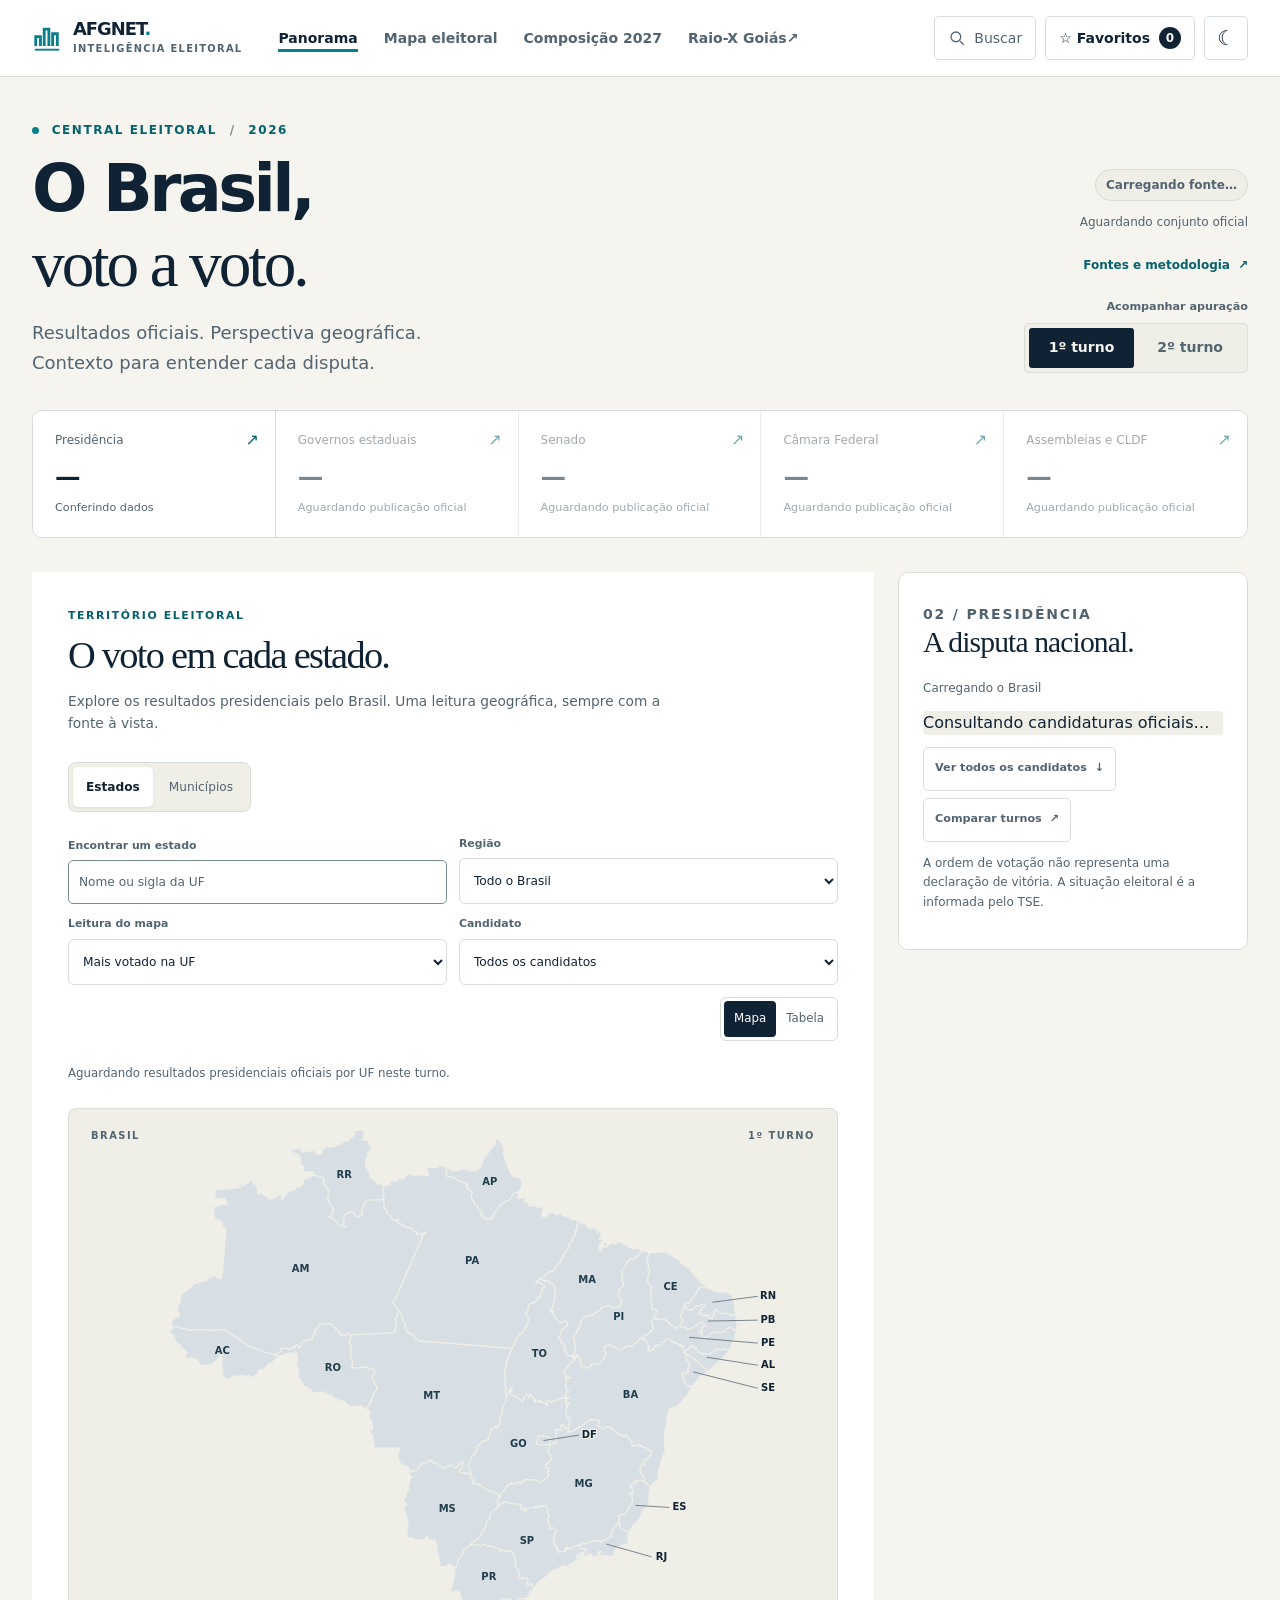
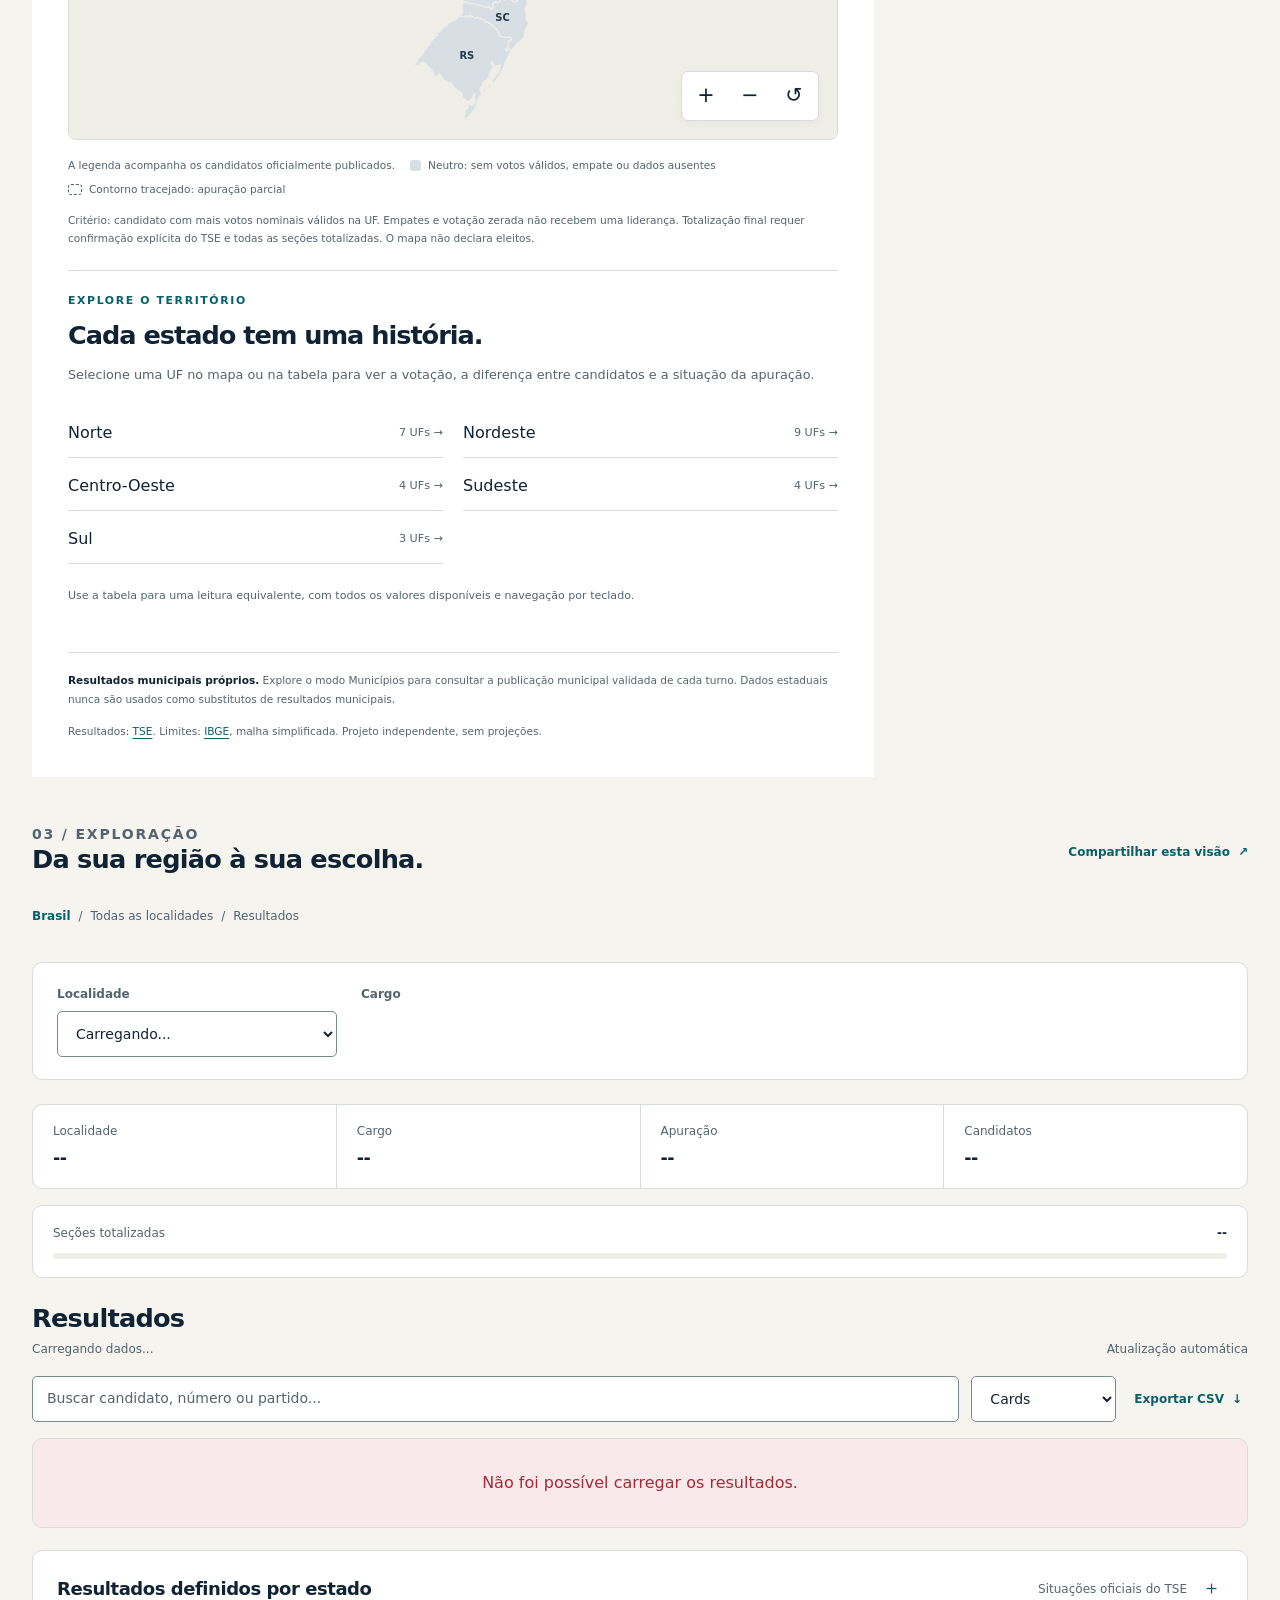
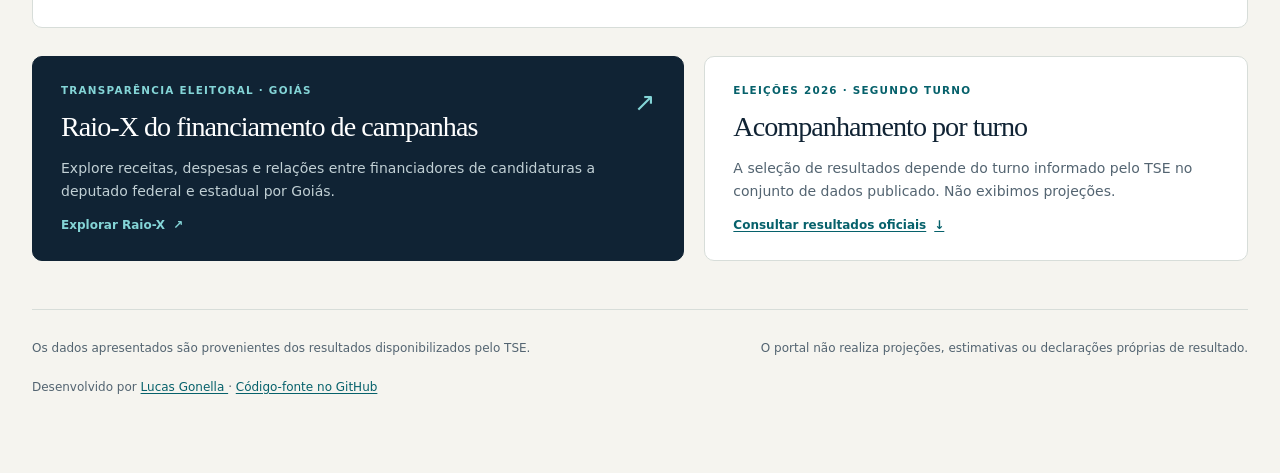
==== web/public/eleicoes/index.html @ 3a4a5de1 "feat(portal): official nationwide municipal presidential pipeline and interactive map" ====
<!doctype html>
<html lang="pt-BR">
<head>
    <meta charset="utf-8">
    <meta name="color-scheme" content="light dark">

    <meta
        name="viewport"
        content="width=device-width, initial-scale=1"
    >

    <title>
        Resultados das Eleições 2026 | Apuração em tempo real
    </title>

    <meta
        name="description"
        content="Acompanhe a apuração e os resultados das Eleições 2026 para Presidente, Governador, Senador, Deputado Federal, Deputado Estadual e Deputado Distrital, com dados disponibilizados pelo TSE."
    >

    <meta
        name="robots"
        content="index,follow"
    >

    <link
        rel="canonical"
        href="https://afgnet.com.br/eleicoes/"
    >

    <meta
        property="og:title"
        content="Resultados das Eleições 2026 | Apuração em tempo real"
    >

    <meta
        property="og:description"
        content="Acompanhe a apuração e os resultados das Eleições 2026 com dados disponibilizados pelo TSE."
    >

    <meta
        property="og:url"
        content="https://afgnet.com.br/eleicoes/"
    >

    <meta
        property="og:type"
        content="website"
    >

    <meta
        property="og:site_name"
        content="Eleições 2026"
    >

    <!-- Google tag (gtag.js) -->
    <script
        async
        src="https://www.googletagmanager.com/gtag/js?id=G-X6KE82RM68"
    ></script>

    <script>
        window.dataLayer =
            window.dataLayer || [];

        function gtag() {
            dataLayer.push(arguments);
        }

        gtag("js", new Date());

        gtag(
            "config",
            "G-X6KE82RM68"
        );
    </script>

    <script src="design-system.js?v=1"></script>
    <link rel="stylesheet" href="design-system.css?v=1">
    <link
        rel="stylesheet"
        href="styles.css?v=15"
    >
    <link rel="stylesheet" href="electoral-map.css?v=1">
    <link rel="stylesheet" href="municipal-map.css?v=1">
</head>

<body>

<a class="skip-link" href="#conteudo">Ir para o conteúdo</a>
<header class="site-header"><div class="site-header-inner">
<a class="brand" href="/eleicoes/" aria-label="AFGNET, central eleitoral"><span class="brand-mark" aria-hidden="true"><svg viewBox="0 0 32 32"><path d="M4 25V15h5v10M13 25V7h5v18M22 25V12h5v13" fill="none" stroke="currentColor" stroke-width="3"/><path d="M3 29h26" stroke="currentColor" stroke-width="2"/></svg></span><span><span class="brand-name">AFGNET<span class="brand-dot">.</span></span><span class="brand-caption">INTELIGÊNCIA ELEITORAL</span></span></a>
<nav class="main-nav" id="main-navigation" aria-label="Navegação principal"><a href="/eleicoes/" aria-current="page">Panorama</a><a href="#geografia">Mapa eleitoral</a><a href="composicao.html">Composição 2027</a><a href="goias/raio-x/">Raio-X Goiás <span aria-hidden="true">↗</span></a></nav>
<div class="header-actions"><button class="global-search-button icon-button" id="global-search-open" type="button" aria-label="Abrir busca global" aria-haspopup="dialog"><svg viewBox="0 0 24 24" aria-hidden="true"><circle cx="10.5" cy="10.5" r="6.5"/><path d="m16 16 5 5"/></svg><span>Buscar</span></button><button id="favorites-open" class="favorites-open icon-button" aria-label="Abrir candidatos favoritos" type="button" aria-haspopup="dialog" aria-controls="favorites-backdrop"><span aria-hidden="true">☆</span><span class="header-button-label">Favoritos</span><span id="favorites-count">0</span></button><button class="theme-toggle icon-button" data-theme-toggle type="button" aria-label="Alternar tema claro e escuro"><span aria-hidden="true">◐</span></button><button class="nav-toggle icon-button" data-nav-toggle type="button" aria-controls="main-navigation" aria-expanded="false" aria-label="Abrir menu"><span aria-hidden="true">☰</span></button></div>
</div></header>
<main class="container app-shell" id="conteudo">

<section class="masthead" aria-labelledby="portal-title"><div class="masthead-copy"><p class="eyebrow"><span class="live-dot" aria-hidden="true"></span> CENTRAL ELEITORAL <span class="eyebrow-divider">/</span> 2026</p><h1 class="masthead-title" id="portal-title">O Brasil,<br><em>voto a voto.</em></h1><p class="subtitle">Resultados oficiais. Perspectiva geográfica.<br>Contexto para entender cada disputa.</p></div><div class="masthead-meta"><div id="environment-badge" class="environment-badge" role="status">Carregando fonte…</div><p id="national-freshness" class="muted">Verificando o conjunto publicado</p><button class="text-button" type="button" data-dialog-open="source-dialog">Fontes e metodologia <span aria-hidden="true">↗</span></button>    <nav class="round-switch" aria-label="Selecionar turno da eleição">
        <span class="round-switch-title">Acompanhar apuração</span>
        <div class="round-switch-controls">
            <a id="round-first" class="round-switch-button" href="?turno=1">1º turno</a>
            <a id="round-second" class="round-switch-button" href="?turno=2">2º turno</a>
        </div>
    </nav></div></section>


    <div id="round-unavailable" class="round-unavailable" role="status" hidden>
        <strong>Segundo turno · aguardando publicação oficial</strong>
        <p>Os resultados serão carregados automaticamente quando houver um conjunto oficial validado deste turno. Continue explorando as fontes e os demais espaços do portal.</p>
    </div>



<section class="national-summary" id="national-summary" aria-label="Panorama dos cargos"><button class="national-card" type="button" data-national-office="1"><span class="national-label">Presidência</span><strong class="national-value" id="national-presidency">—</strong><span class="national-detail" id="national-presidency-detail">Conferindo dados</span><span class="national-arrow" aria-hidden="true">↗</span></button><button class="national-card" type="button" data-national-office="3"><span class="national-label">Governos estaduais</span><strong class="national-value" id="national-governors">—</strong><span class="national-detail" id="national-governors-detail">Disputas por estado</span><span class="national-arrow" aria-hidden="true">↗</span></button><button class="national-card" type="button" data-national-office="5"><span class="national-label">Senado</span><strong class="national-value" id="national-senate">—</strong><span class="national-detail" id="national-senate-detail">Dados deste turno</span><span class="national-arrow" aria-hidden="true">↗</span></button><button class="national-card" type="button" data-national-office="6"><span class="national-label">Câmara Federal</span><strong class="national-value" id="national-chamber">—</strong><span class="national-detail" id="national-chamber-detail">Representação por UF</span><span class="national-arrow" aria-hidden="true">↗</span></button><button class="national-card" type="button" data-national-office="7"><span class="national-label">Assembleias e CLDF</span><strong class="national-value" id="national-assemblies">—</strong><span class="national-detail" id="national-assemblies-detail">Dados legislativos</span><span class="national-arrow" aria-hidden="true">↗</span></button></section>
<div class="explorer-layout"><section class="map-panel" id="geografia" aria-label="Mapa eleitoral do Brasil"><div id="electoral-map-root"><div class="skeleton map-skeleton" role="status">Preparando o mapa oficial do Brasil…</div></div></section><section class="presidential-panel" id="presidencia" aria-labelledby="presidential-heading"><div class="section-heading"><div><p class="eyebrow">02 / PRESIDÊNCIA</p><h2 id="presidential-heading">A disputa nacional.</h2></div></div><p class="race-context" id="race-context" role="status">Carregando o Brasil</p><div id="presidential-race" class="presidential-race"><div class="skeleton race-skeleton">Consultando candidaturas oficiais…</div></div><div class="race-actions"><button class="text-button" id="presidential-focus" type="button">Ver todos os candidatos <span aria-hidden="true">↓</span></button><button class="text-button" type="button" data-dialog-open="compare-dialog">Comparar turnos <span aria-hidden="true">↗</span></button></div><p class="data-note">A ordem de votação não representa uma declaração de vitória. A situação eleitoral é a informada pelo TSE.</p></section></div>
<section class="results-explorer" id="resultados" aria-labelledby="results-explorer-title"><div class="section-heading"><div><p class="eyebrow">03 / EXPLORAÇÃO</p><h2 id="results-explorer-title">Da sua região à sua escolha.</h2></div><button class="text-button" id="share-view" type="button">Compartilhar esta visão <span aria-hidden="true">↗</span></button></div><nav class="breadcrumbs" aria-label="Localização nos resultados"><button type="button" id="breadcrumb-brasil">Brasil</button><span aria-hidden="true">/</span><span id="breadcrumb-scope">Todas as localidades</span><span aria-hidden="true">/</span><span id="breadcrumb-office">Resultados</span></nav>
    <details class="mobile-filters" open><summary>Localidade e cargo <span aria-hidden="true">⌄</span></summary><section class="controls">

        <div class="field">

            <label for="scope-select">
                Localidade
            </label>

            <select id="scope-select">
                <option>
                    Carregando...
                </option>
            </select>

        </div>

        <div class="office-area">

            <span class="field-label">
                Cargo
            </span>

            <div
                id="office-tabs"
                class="office-tabs"
            ></div>

        </div>

    </section>


    </details>
    <section class="summary" aria-label="Resumo da seleção">

        <div class="summary-item">
            <span>Localidade</span>

            <strong id="location-summary">
                --
            </strong>
        </div>

        <div class="summary-item">
            <span>Cargo</span>

            <strong id="office-summary">
                --
            </strong>
        </div>

        <div class="summary-item">
            <span>Apuração</span>

            <strong id="sections-summary">
                --
            </strong>
        </div>

        <div class="summary-item">
            <span>Candidatos</span>

            <strong id="candidate-count-summary">
                --
            </strong>
        </div>

    </section>


    <section class="progress-card">

        <div class="progress-header">

            <span>
                Seções totalizadas
            </span>

            <strong id="progress-label">
                --
            </strong>

        </div>

        <div class="progress-track" role="progressbar" id="sections-progress" aria-label="Percentual de seções totalizadas" aria-valuemin="0" aria-valuemax="100">
            <div
                id="progress-bar"
                class="progress-bar"
            ></div>
        </div>

    </section>


    <section
        id="seat-allocation"
        class="seat-allocation"
        hidden
    >
        <div class="seat-allocation-header">
            <div>
                <h2>
                    Vagas por partido/federação
                </h2>

                <p>
                    Distribuição corrente publicada pelo TSE,
                    com os candidatos já marcados como eleitos.
                </p>
            </div>

            <span
                id="seat-allocation-summary"
                class="seat-allocation-summary"
            >
                --
            </span>
        </div>

        <div
            id="seat-allocation-empty"
            class="seat-allocation-empty"
            hidden
        >
            Distribuição ainda não definida pelo TSE.
        </div>

        <div
            id="seat-allocation-grid"
            class="seat-allocation-grid"
        ></div>
    </section>


    <section class="results-section">

        <div class="results-header">

            <div>
                <h2 id="page-title">
                    Resultados
                </h2>

                <p id="updated-at">
                    Carregando dados...
                </p>
            </div>

            <span
                id="refresh-indicator"
                class="refresh-indicator"
            >
                Atualização automática
            </span>

        </div>


        <div
            id="toolbar"
            class="toolbar"
        >

            <label class="sr-only" for="search">Buscar candidato na seleção atual</label>
            <input
                id="search"
                type="search"
                placeholder="Buscar candidato, número ou partido..."
                autocomplete="off"
            >

<label class="sr-only" for="result-view">Apresentação dos resultados</label><select id="result-view"><option value="cards">Cards</option><option value="table">Tabela</option></select><button class="text-button" id="download-results" type="button">Exportar CSV <span aria-hidden="true">↓</span></button>
        </div>


        <div
            id="results"
            class="results" aria-live="polite" aria-busy="true"
        ></div>


        <div id="results-table" class="table-scroll" hidden></div>
        <div
            id="pagination"
            class="pagination"
        ></div>

    </section>


    </section>
<details class="defined-results"><summary><span>Resultados definidos por estado</span><span class="muted">Situações oficiais do TSE <span aria-hidden="true">＋</span></span></summary>    <section
        id="elected-by-state"
        class="elected-by-state"
        aria-labelledby="elected-by-state-title"
    >
        <div class="elected-by-state-header">
            <div>
                <h2 id="elected-by-state-title">
                    Resultados definidos por estado
                </h2>
                <p>
                    Governador e Senado conforme as definições oficiais publicadas pelo TSE.
                </p>
            </div>
        </div>

        <div class="elected-by-office-groups">
            <section
                class="elected-office-group"
                aria-labelledby="governor-results-title"
            >
                <div class="elected-office-group-header">
                    <h3 id="governor-results-title">
                        Governadores
                    </h3>

                    <span
                        id="governor-results-count"
                        class="elected-by-state-count"
                    >
                        0 UFs
                    </span>
                </div>

                <div
                    id="governor-results-empty"
                    class="elected-by-state-empty"
                >
                    Nenhum governador definido pelo TSE até o momento.
                </div>

                <div
                    id="governor-results-grid"
                    class="elected-by-state-grid"
                ></div>
            </section>

            <section
                class="elected-office-group"
                aria-labelledby="senate-results-title"
            >
                <div class="elected-office-group-header">
                    <h3 id="senate-results-title">
                        Senadores
                    </h3>

                    <span
                        id="senate-results-count"
                        class="elected-by-state-count"
                    >
                        0 UFs
                    </span>
                </div>

                <div
                    id="senate-results-empty"
                    class="elected-by-state-empty"
                >
                    Nenhum senador definido pelo TSE até o momento.
                </div>

                <div
                    id="senate-results-grid"
                    class="elected-by-state-grid"
                ></div>
            </section>
        </div>
    </section>


</details>
    <section class="discovery-grid" aria-label="Explorar análises eleitorais">
        <a class="discovery-card discovery-card-featured" href="goias/raio-x/">
            <span class="discovery-kicker">TRANSPARÊNCIA ELEITORAL · GOIÁS</span>
            <strong>Raio-X do financiamento de campanhas</strong>
            <span>Explore receitas, despesas e relações entre financiadores de candidaturas a deputado federal e estadual por Goiás.</span>
            <span class="discovery-cta">Explorar Raio-X <span aria-hidden="true">↗</span></span>
        </a>
        <div class="discovery-card discovery-card-round" id="round-guide" aria-live="polite">
            <span class="discovery-kicker">ELEIÇÕES 2026 · SEGUNDO TURNO</span>
            <strong id="round-guide-title">Acompanhamento por turno</strong>
            <span id="round-guide-description">A seleção de resultados depende do turno informado pelo TSE no conjunto de dados publicado. Não exibimos projeções.</span>
            <a class="discovery-cta" href="#scope-select">Consultar resultados oficiais <span aria-hidden="true">↓</span></a>
        </div>
    </section>
    <footer class="site-footer">

        <p>
            Os dados apresentados são provenientes
            dos resultados disponibilizados pelo TSE.
        </p>

        <p>
            O portal não realiza projeções,
            estimativas ou declarações próprias
            de resultado.
        </p>

        <p class="footer-credits">
            Desenvolvido por
            <a
                href="https://www.linkedin.com/in/lucasgonella/"
                target="_blank"
                rel="noopener noreferrer"
            >
                Lucas Gonella
            </a>
            ·
            <a
                href="https://github.com/lucasgonella/election-results-platform"
                target="_blank"
                rel="noopener noreferrer"
            >
                Código-fonte no GitHub
            </a>
        </p>

    </footer>

</main>

<div
    id="favorites-backdrop"
    class="favorites-backdrop"
    hidden
>
    <aside
        class="favorites-panel" role="dialog" aria-modal="true" tabindex="-1"
        aria-label="Candidatos favoritos"
    >
        <header class="favorites-panel-header">

            <div>
                <p class="eyebrow">
                    ACOMPANHAMENTO
                </p>

                <h2>
                    Candidatos favoritos
                </h2>

                <p>
                    Seleções guardadas apenas neste navegador. Verifica novas publicações a cada 5 segundos.
                </p>

                <p
                    id="favorites-refresh-status"
                    class="favorites-refresh-status checking"
                >
                    Verificando dados publicados...
                </p>
            </div>

            <button
                id="favorites-close"
                class="favorites-close"
                type="button"
                aria-label="Fechar favoritos"
            >
                &times;
            </button>

        </header>

        <div
            id="favorites-list"
            class="favorites-list"
        ></div>

    </aside>
</div>

<dialog id="global-search-dialog" aria-labelledby="global-search-title"><div class="dialog-heading"><div><p class="eyebrow">BUSCA DO PORTAL</p><h2 id="global-search-title">Encontre seu contexto.</h2></div><button class="icon-button" data-dialog-close type="button" aria-label="Fechar busca">×</button></div><label for="global-search-input">Estado, cargo ou candidato carregado</label><input id="global-search-input" type="search" placeholder="Ex.: Goiás, Presidência, nome do candidato…" autocomplete="off"><p class="data-note">A busca de candidatos usa os resultados já carregados. Para pesquisar outro cargo, selecione sua localidade e seu cargo.</p><div id="global-search-results" class="global-search-results" aria-live="polite"></div></dialog>
<dialog id="source-dialog" aria-labelledby="source-title"><div class="dialog-heading"><div><p class="eyebrow">TRANSPARÊNCIA</p><h2 id="source-title">Dados com procedência.</h2></div><button class="icon-button" data-dialog-close type="button" aria-label="Fechar fontes e metodologia">×</button></div><p>Este projeto independente apresenta dados de resultados publicados pelo Tribunal Superior Eleitoral. Cada turno consulta seu próprio marcador e fixa uma publicação completa durante a exploração.</p><dl class="source-facts"><dt>Turno selecionado</dt><dd id="source-round">—</dd><dt>Geração do conjunto</dt><dd id="source-generation">—</dd><dt>Arquivo da seleção</dt><dd><a id="source-result-link" href="#resultados">Aguardando carregamento</a></dd></dl><h3>Como ler o mapa</h3><p>A liderança compara votos das candidaturas na UF. Empates, falta de votos e dados indisponíveis permanecem neutros. Totalização final e situação eleitoral são informações distintas. As diferenças exibidas são cálculos descritivos, não previsões.</p><h3>Limites da publicação atual</h3><p>O conjunto disponibilizado ao portal contém dados nacionais e por UF. Resultados municipais presidenciais usam uma publicação própria, versionada e validada, acessível no modo Municípios. Fotografias autorizadas e série histórica de snapshots permanecem indisponíveis neste contrato.</p><p><a href="https://resultados.tse.jus.br/oficial/app/index.html" target="_blank" rel="noopener noreferrer">Abrir o ambiente oficial do TSE ↗</a> · <a href="https://servicodados.ibge.gov.br/api/docs/malhas?versao=3" target="_blank" rel="noopener noreferrer">Malhas geográficas do IBGE ↗</a></p></dialog>
<dialog id="compare-dialog" aria-labelledby="compare-title"><div class="dialog-heading"><div><p class="eyebrow">PERSPECTIVAS</p><h2 id="compare-title">Uma eleição, dois turnos.</h2></div><button class="icon-button" data-dialog-close type="button" aria-label="Fechar comparação">×</button></div><p>Compare a votação presidencial da mesma localidade em publicações oficiais independentes. Cada coluna identifica seu turno e sua situação.</p><div id="round-comparison" class="comparison-grid" role="status">Consultando os marcadores oficiais de cada turno…</div><p class="data-note">Diferenças só são apresentadas quando ambos os turnos possuem votos apurados. Mudanças de elenco são identificadas; ausência de dados não equivale a zero votos.</p><details><summary>Histórico temporal</summary><p>Esta publicação não fornece um catálogo público de snapshots históricos verificáveis. Uma evolução no tempo estará disponível quando houver essa fonte.</p></details></dialog>
<div id="portal-announcement" class="sr-only" role="status" aria-live="polite"></div>
    <script src="favorites.js?v=9"></script>
    <script src="portal-bridge.js?v=1"></script>
    <script src="app.js?v=18"></script>
    <script src="brazil-states.js?v=1"></script>
    <script src="municipal-map.js?v=1"></script>
    <script src="electoral-map.js?v=1"></script>
    <script src="premium-controller.js?v=1"></script>

</body>
</html>
---- web/public/eleicoes/design-system.css ----
/* Portal Eleitoral — editorial surfaces and reusable interaction primitives. */
:root {
    color-scheme: light;
    --paper: #f5f4ef;
    --surface: #ffffff;
    --surface-subtle: #efeee7;
    --surface-raised: #ffffff;
    --ink: #102334;
    --muted: #536471;
    --line: #d7ddd9;
    --line-strong: #788b92;
    --accent: #087f8c;
    --accent-strong: #06616b;
    --accent-soft: #e4f2f1;
    --success: #17613f;
    --success-soft: #e8f3eb;
    --warning: #795515;
    --warning-soft: #fff2d7;
    --danger: #a02d36;
    --danger-soft: #fae9eb;
    --focus: #087f8c;
    --inverse: #ffffff;
    --candidate-1: #087f8c;
    --candidate-2: #b64f32;
    --candidate-3: #6c52a2;
    --candidate-4: #94670d;
    --candidate-5: #235ac4;
    --candidate-6: #a33e79;
    --font-sans: "Inter", "Segoe UI", system-ui, -apple-system, BlinkMacSystemFont, sans-serif;
    --font-editorial: "Iowan Old Style", "Palatino Linotype", "Book Antiqua", Georgia, serif;
    --text-xs: .75rem;
    --text-sm: .875rem;
    --text-md: 1rem;
    --text-lg: 1.125rem;
    --text-xl: clamp(1.375rem, 2vw, 1.75rem);
    --text-display: clamp(2.4rem, 5.1vw, 4.75rem);
    --space-1: .25rem;
    --space-2: .5rem;
    --space-3: .75rem;
    --space-4: 1rem;
    --space-5: 1.5rem;
    --space-6: 2rem;
    --space-7: 3rem;
    --space-8: 4rem;
    --radius-sm: 5px;
    --radius-md: 10px;
    --radius-lg: 16px;
    --shadow-panel: 0 16px 48px rgb(16 35 52 / 7%);
    --shadow-drawer: -16px 0 56px rgb(16 35 52 / 18%);
    --layout-width: 1440px;
    --header-height: 76px;
    --motion: 160ms;
    font-family: var(--font-sans);
    font-size: 16px;
    color: var(--ink);
    background: var(--paper);
    font-synthesis: none;
}

:root[data-theme="dark"] {
    color-scheme: dark;
    --paper: #0c1924;
    --surface: #142632;
    --surface-subtle: #1a303d;
    --surface-raised: #1d3442;
    --ink: #edf3f1;
    --muted: #acbbc1;
    --line: #344d59;
    --line-strong: #647c85;
    --accent: #70d3d4;
    --accent-strong: #9de5e4;
    --accent-soft: #173c43;
    --success: #9ed5b3;
    --success-soft: #193b31;
    --warning: #edd090;
    --warning-soft: #3b3323;
    --danger: #ffb0b5;
    --danger-soft: #422730;
    --focus: #8ae3e3;
    --inverse: #102334;
    --candidate-1: #70d3d4;
    --candidate-2: #ef9575;
    --candidate-3: #b49ce2;
    --candidate-4: #dfbb68;
    --candidate-5: #89adff;
    --candidate-6: #e295c3;
    --shadow-panel: 0 16px 48px rgb(0 0 0 / 16%);
    --shadow-drawer: -16px 0 56px rgb(0 0 0 / 35%);
}

*, *::before, *::after { box-sizing: border-box; }
html { scroll-behavior: smooth; scroll-padding-top: calc(var(--header-height) + 24px); }
body { margin: 0; background: var(--paper); color: var(--ink); line-height: 1.5; }
button, input, select, textarea { font: inherit; }
button, a, input, select, summary { -webkit-tap-highlight-color: transparent; }
button, input, select, textarea { color: inherit; }
button { cursor: pointer; }
button:disabled { cursor: default; opacity: .55; }
a { color: var(--accent-strong); text-underline-offset: .2em; }
img, svg { max-width: 100%; }
[hidden] { display: none !important; }
:focus-visible { outline: 3px solid var(--focus); outline-offset: 4px; }
::selection { background: var(--accent-soft); color: var(--ink); }
.sr-only { position: absolute; width: 1px; height: 1px; padding: 0; margin: -1px; overflow: hidden; clip: rect(0, 0, 0, 0); white-space: nowrap; border: 0; }
.skip-link { position: fixed; z-index: 2000; top: 10px; left: 16px; transform: translateY(-150%); padding: 12px 20px; background: var(--ink); color: var(--paper); border-radius: var(--radius-sm); font-weight: 700; }
.skip-link:focus { transform: translateY(0); }
.container { width: min(calc(100% - 64px), var(--layout-width)); margin-inline: auto; }
.eyebrow, .kicker { margin: 0 0 var(--space-3); color: var(--accent-strong); font-size: var(--text-xs); font-weight: 800; letter-spacing: .13em; text-transform: uppercase; }
.subtitle { max-width: 65ch; margin: 16px 0 0; color: var(--muted); font-size: var(--text-lg); line-height: 1.65; }
h1, h2, h3, h4, p { overflow-wrap: break-word; }
h1, h2, h3, h4 { color: var(--ink); line-height: 1.15; }
h1 { margin: 0; font-size: var(--text-display); font-weight: 650; letter-spacing: -.055em; }
h2 { margin: 0; font-size: var(--text-xl); font-weight: 700; letter-spacing: -.03em; }
h3 { margin: 0; font-size: var(--text-lg); }
.editorial { font-family: var(--font-editorial); font-weight: 400; letter-spacing: -.04em; }
.tabular, .metric, .votes, table { font-variant-numeric: tabular-nums; }

/* One persistent, recognizable masthead across portal entrypoints. */
.site-header { position: sticky; z-index: 90; top: 0; min-height: var(--header-height); border-bottom: 1px solid var(--line); background: var(--surface); }
.site-header-inner { display: flex; align-items: center; gap: 36px; width: min(calc(100% - 64px), var(--layout-width)); min-height: var(--header-height); margin-inline: auto; }
.brand { display: inline-flex; align-items: center; gap: 11px; flex: 0 0 auto; color: var(--ink); text-decoration: none; }
.brand-mark { display: grid; grid-template-columns: repeat(3, 5px); align-items: end; gap: 3px; width: 30px; height: 33px; }
.brand-mark span { height: 23px; background: var(--accent); }
.brand-mark span:first-child { height: 15px; }
.brand-mark span:last-child { height: 31px; background: var(--ink); }
.brand-name { display: block; font-size: 1.12rem; font-weight: 800; letter-spacing: -.055em; line-height: 1.1; }
.brand-caption { display: block; margin-top: 4px; color: var(--muted); font-size: .62rem; font-weight: 650; letter-spacing: .13em; text-transform: uppercase; }
.brand-mark svg { width: 30px; max-width: none; height: 33px; grid-column: 1 / -1; color: var(--accent); }
.brand-dot { color: var(--accent); }
.main-nav { display: flex; align-items: center; gap: 26px; align-self: stretch; }
.main-nav a { display: inline-flex; align-items: center; border-bottom: 3px solid transparent; padding-top: 3px; color: var(--muted); font-size: var(--text-sm); font-weight: 650; text-decoration: none; white-space: nowrap; }
.main-nav a:hover { color: var(--ink); border-color: var(--line-strong); }
.main-nav a[aria-current="page"] { border-color: var(--accent); color: var(--ink); }
.header-actions { display: flex; align-items: center; gap: 9px; margin-left: auto; }
.theme-toggle, .nav-toggle, .icon-button { display: inline-flex; align-items: center; justify-content: center; flex: 0 0 auto; width: 44px; min-height: 44px; padding: 0; border: 1px solid var(--line); border-radius: var(--radius-sm); background: var(--surface); color: var(--ink); font-size: 1.25rem; }
.theme-toggle:hover, .nav-toggle:hover, .icon-button:hover { background: var(--surface-subtle); }
.nav-toggle { display: none; }
.breadcrumbs { display: flex; flex-wrap: wrap; gap: 8px; align-items: center; margin: 0 0 24px; color: var(--muted); font-size: var(--text-xs); }
.breadcrumbs a { color: inherit; text-decoration: none; }
.breadcrumbs a:hover { text-decoration: underline; }
.masthead { display: flex; justify-content: space-between; align-items: flex-end; gap: 32px; padding: 44px 0 32px; }
.masthead-title { max-width: 18ch; }
.masthead-title em { font-family: var(--font-editorial); font-style: normal; font-weight: 400; letter-spacing: -.045em; }
.masthead-meta { display: grid; justify-items: end; gap: 12px; flex: 0 0 auto; padding-bottom: 5px; }
.masthead-meta p { margin: 0; font-size: var(--text-xs); }
.muted { color: var(--muted); }
.live-dot { display: inline-block; width: 7px; height: 7px; margin-right: 7px; border-radius: 50%; background: var(--accent); }
.eyebrow-divider { padding-inline: 7px; color: var(--line-strong); }
.section-heading { display: flex; justify-content: space-between; align-items: flex-end; gap: 20px; margin: 0 0 20px; }
.section-heading p { margin: 7px 0 0; color: var(--muted); font-size: var(--text-sm); }
.surface, .panel { min-width: 0; border: 1px solid var(--line); border-radius: var(--radius-md); background: var(--surface); }
.surface-heading { border-bottom: 1px solid var(--line); padding: 20px 24px; }
.button, .button-secondary, .button-primary { display: inline-flex; justify-content: center; align-items: center; gap: 8px; min-height: 44px; padding: 10px 16px; border: 1px solid var(--line-strong); border-radius: var(--radius-sm); background: var(--surface); color: var(--ink); font-size: var(--text-sm); font-weight: 700; text-decoration: none; transition: border-color var(--motion); }
.button:hover, .button-secondary:hover { background: var(--surface-subtle); }
.button-primary { background: var(--accent-strong); color: var(--inverse); border-color: var(--accent-strong); }
.button-primary:hover { background: var(--ink); color: var(--paper); border-color: var(--ink); }
.text-button { display: inline-flex; align-items: center; justify-content: flex-start; gap: 8px; min-height: 44px; padding: 8px 0; border: 0; background: transparent; color: var(--accent-strong); font-size: var(--text-xs); font-weight: 750; }
.text-button:hover { text-decoration: underline; text-underline-offset: 4px; }
.breadcrumbs button { min-height: 44px; padding: 4px 0; border: 0; background: transparent; color: var(--accent-strong); font-size: var(--text-xs); font-weight: 650; }
.data-note { color: var(--muted); font-size: .7rem; line-height: 1.7; }
.field-label, .field label { display: block; margin-bottom: 8px; color: var(--muted); font-size: var(--text-xs); font-weight: 750; }
input:not([type="checkbox"]):not([type="radio"]), select, textarea { width: 100%; min-height: 46px; padding: 11px 14px; border: 1px solid var(--line-strong); border-radius: var(--radius-sm); background: var(--surface); color: var(--ink); font-size: var(--text-sm); }
input::placeholder { color: var(--muted); opacity: 1; }
.segmented { display: inline-flex; gap: 3px; border: 1px solid var(--line); padding: 4px; border-radius: var(--radius-sm); background: var(--surface-subtle); }
.segmented button, .segmented a { min-height: 40px; padding: 8px 18px; border: 0; border-radius: 3px; background: transparent; color: var(--muted); font-size: var(--text-sm); font-weight: 700; text-decoration: none; }
.segmented [aria-pressed="true"], .segmented [aria-current="page"], .segmented .active { background: var(--ink); color: var(--paper); }
.badge, .status-pill { display: inline-flex; align-items: center; gap: 7px; padding: 6px 10px; border: 1px solid var(--line); border-radius: 999px; background: var(--surface-subtle); color: var(--muted); font-size: var(--text-xs); font-weight: 700; line-height: 1.3; }
.status-dot { width: 7px; height: 7px; border-radius: 50%; background: var(--accent); }
.empty-state, .error-state { display: grid; justify-items: center; gap: 10px; padding: 32px 24px; color: var(--muted); text-align: center; }
.empty-state strong, .error-state strong { color: var(--ink); }
.error-state { color: var(--danger); background: var(--danger-soft); }
.skeleton { border-radius: 4px; background: var(--surface-subtle); animation: skeleton-pulse 1.3s ease-in-out infinite; }
@keyframes skeleton-pulse { 50% { opacity: .5; } }
.legend { display: flex; flex-wrap: wrap; gap: 12px 20px; color: var(--muted); font-size: var(--text-xs); }
.legend-item { display: inline-flex; align-items: center; gap: 7px; }
.legend-swatch { width: 10px; height: 10px; flex: 0 0 auto; border-radius: 2px; background: var(--accent); }
.tooltip { max-width: 300px; padding: 12px 14px; border: 1px solid var(--line-strong); border-radius: var(--radius-sm); background: var(--surface-raised); color: var(--ink); box-shadow: var(--shadow-panel); font-size: var(--text-xs); pointer-events: none; }
.drawer { background: var(--surface); color: var(--ink); box-shadow: var(--shadow-drawer); }
dialog { width: min(calc(100% - 32px), 640px); max-height: calc(100% - 64px); padding: 28px; border: 1px solid var(--line); border-radius: var(--radius-lg); background: var(--surface); color: var(--ink); box-shadow: var(--shadow-panel); }
dialog::backdrop { background: rgb(5 20 31 / 55%); }
.source-footer, footer { display: flex; justify-content: space-between; flex-wrap: wrap; gap: 18px 40px; margin-top: 48px; padding: 28px 0 36px; border-top: 1px solid var(--line); color: var(--muted); font-size: var(--text-xs); line-height: 1.7; }
footer p { margin: 0; }
footer a { color: var(--accent-strong); }
.footer-credits { max-width: 48ch; }

@media (max-width: 1080px) {
    .site-header-inner { gap: 24px; }
    .main-nav { gap: 16px; }
    .main-nav a { font-size: .8rem; }
}
@media (max-width: 820px) {
    :root { --header-height: 68px; }
    .container, .site-header-inner { width: min(calc(100% - 36px), var(--layout-width)); }
    .site-header-inner { flex-wrap: wrap; gap: 10px; }
    .header-actions { gap: 6px; }
    .nav-toggle { display: inline-flex; }
    .main-nav { display: none; order: 3; width: 100%; padding: 8px 0 16px; gap: 0; }
    .main-nav.is-open { display: grid; }
    .main-nav a { min-height: 46px; border: 0; border-left: 3px solid transparent; padding: 10px 15px; font-size: var(--text-sm); }
    .main-nav a[aria-current="page"] { border-left-color: var(--accent); background: var(--accent-soft); }
    .masthead { padding-top: 32px; align-items: flex-start; flex-direction: column; gap: 20px; }
    .masthead-meta { justify-items: start; }
    .subtitle { font-size: var(--text-md); }
    .section-heading { align-items: flex-start; }
    .source-footer, footer { display: grid; }
}
@media (max-width: 440px) {
    .container, .site-header-inner { width: calc(100% - 28px); }
    .brand-name { font-size: 1rem; }
    .brand-caption { font-size: .56rem; }
    .brand { gap: 7px; }
    .brand-mark { width: 25px; }
    .header-actions .button { padding: 10px; }
    h1 { font-size: 2.55rem; }
    .section-heading { flex-direction: column; gap: 12px; }
}
@media (prefers-reduced-motion: reduce) {
    html { scroll-behavior: auto; }
    *, *::before, *::after { animation-duration: .01ms !important; animation-iteration-count: 1 !important; transition-duration: .01ms !important; }
}
@media print {
    :root { color-scheme: light; --paper: white; --surface: white; --ink: #102334; --muted: #536471; --line: #d7ddd9; }
    .site-header { position: static; }
    .header-actions, .nav-toggle, .theme-toggle, .favorites-open { display: none; }
    .container { width: 100%; }
    .surface, .panel { break-inside: avoid; }
}
---- web/public/eleicoes/styles.css ----
/* Portal layouts. Shared tokens and primitives live in design-system.css. */
.app-shell { padding-bottom: 40px; }
.hero { display: flex; justify-content: space-between; align-items: flex-start; gap: 24px; margin: 36px 0 28px; }
.hero-actions { display: flex; align-items: center; flex-wrap: wrap; gap: 10px; }
.environment-badge { display: inline-flex; align-items: center; gap: 7px; padding: 6px 10px; border: 1px solid var(--line); border-radius: 999px; background: var(--surface-subtle); color: var(--muted); font-size: var(--text-xs); font-weight: 700; }
.environment-badge.official { color: var(--success); background: var(--success-soft); }
.environment-badge.simulator { color: var(--warning); background: var(--warning-soft); }
.composition-link, .favorites-open { display: inline-flex; align-items: center; justify-content: center; gap: 5px; min-height: 44px; padding: 9px 13px; border: 1px solid var(--line); border-radius: var(--radius-sm); background: var(--surface); color: var(--ink); font-size: var(--text-sm); font-weight: 650; text-decoration: none; }
.composition-link:hover, .favorites-open:hover { background: var(--surface-subtle); border-color: var(--line-strong); }
#favorites-count { display: inline-flex; justify-content: center; align-items: center; min-width: 22px; height: 22px; padding-inline: 5px; margin-left: 4px; border-radius: 50%; background: var(--ink); color: var(--paper); font-size: var(--text-xs); }

/* National overview puts exact totals before exploration controls. */
.national-summary { display: grid; grid-template-columns: repeat(5, minmax(0, 1fr)); margin-bottom: 34px; border: 1px solid var(--line); border-radius: var(--radius-md); background: var(--surface); overflow: hidden; }
.national-card, .national-summary-item, .national-stat { min-width: 0; padding: 20px 22px; border-right: 1px solid var(--line); color: var(--ink); text-decoration: none; }
.national-card { position: relative; border-top: 0; border-bottom: 0; border-left: 0; background: var(--surface); text-align: left; }
.national-card:hover { background: var(--accent-soft); }
.national-card .national-arrow { position: absolute; top: 17px; right: 16px; color: var(--accent-strong); font-size: 1rem; }
.national-card .national-label { padding-right: 18px; }
.national-card:last-child, .national-summary-item:last-child, .national-stat:last-child { border-right: 0; }
.national-card > span, .national-summary-item > span, .national-stat > span { display: block; color: var(--muted); font-size: var(--text-xs); }
.national-value, .national-summary-item strong, .national-stat strong { display: block; margin-top: 8px; color: var(--ink); font-size: clamp(1.3rem, 2vw, 1.8rem); font-weight: 650; letter-spacing: -.045em; font-variant-numeric: tabular-nums; }
.national-card .national-detail, .national-detail, .national-summary-item small, .national-stat small { display: block; margin-top: 5px; color: var(--muted); font-size: .7rem; }
a.national-card:hover { background: var(--accent-soft); }
.summary { display: grid; grid-template-columns: repeat(4, minmax(0, 1fr)); gap: 1px; margin: 0 0 16px; border: 1px solid var(--line); border-radius: var(--radius-md); background: var(--line); overflow: hidden; }
.summary-item { min-width: 0; padding: 17px 20px; background: var(--surface); }
.summary-item span { display: block; margin-bottom: 5px; color: var(--muted); font-size: var(--text-xs); }
.summary-item strong { display: block; font-size: 1.1rem; letter-spacing: -.025em; font-variant-numeric: tabular-nums; }
.progress-card { padding: 18px 20px; margin: 0 0 26px; border: 1px solid var(--line); border-radius: var(--radius-md); background: var(--surface); }
.progress-header { display: flex; justify-content: space-between; gap: 14px; margin-bottom: 11px; color: var(--muted); font-size: var(--text-xs); }
.progress-header strong { color: var(--ink); font-variant-numeric: tabular-nums; }
.progress-track { height: 6px; overflow: hidden; border-radius: 99px; background: var(--surface-subtle); }
.progress-bar { width: 0; height: 100%; border-radius: inherit; background: var(--accent); transition: width 300ms ease; }

/* Geographic and presidential panels share one analytical workspace. */
.explorer-layout { display: grid; grid-template-columns: minmax(0, 1fr) minmax(320px, 350px); gap: 24px; align-items: start; margin-bottom: 40px; }
.explorer-main, .explorer-results, .results-section, .presidential-race, .presidential-panel { min-width: 0; }
.presidential-panel { padding: 24px; border: 1px solid var(--line); border-radius: var(--radius-md); background: var(--surface); }
.presidential-panel h2 { font-family: var(--font-editorial); font-size: 1.85rem; font-weight: 400; }
.presidential-panel .section-heading { display: grid; gap: 10px; }
.race-card { padding: 20px 0; border-top: 1px solid var(--line); }
.race-card.is-selected, .race-card.is-highlighted { padding: 18px; margin-inline: -18px; border: 1px solid var(--accent); border-radius: var(--radius-sm); background: var(--accent-soft); }
.race-card-header, .race-identity, .race-card-top { display: flex; align-items: center; gap: 12px; }
.race-title { min-width: 0; }
.race-card h3, .race-card strong { color: var(--ink); }
.race-card h3 { margin: 0; font-size: var(--text-md); }
.race-avatar { display: grid; place-items: center; flex: 0 0 auto; width: 46px; height: 46px; border: 1px solid var(--line); border-radius: 50%; background: var(--surface-subtle); color: var(--ink); font-size: var(--text-sm); font-weight: 800; }
.race-avatar img { width: 100%; height: 100%; border-radius: inherit; object-fit: cover; }
.race-party, .race-status, .race-meta { margin-top: 4px; color: var(--muted); font-size: var(--text-xs); }
.race-metrics { display: flex; justify-content: space-between; align-items: baseline; gap: 10px; margin: 14px 0 10px; font-variant-numeric: tabular-nums; }
.race-metrics strong { font-size: 1.65rem; font-weight: 650; letter-spacing: -.045em; }
.race-metrics span, .race-metrics small { color: var(--muted); font-size: .7rem; }
.race-metrics > div { display: grid; gap: 3px; }
.race-bar-track { height: 5px; overflow: hidden; border-radius: 3px; background: var(--surface-subtle); }
.race-bar { height: 100%; background: var(--candidate-color, var(--candidate-1)); }
.race-highlight { min-height: 44px; padding: 7px 0; border: 0; background: transparent; color: var(--accent-strong); font-size: .7rem; font-weight: 750; }
.race-highlight:hover { text-decoration: underline; text-underline-offset: 3px; }
.race-highlight[aria-pressed="true"] { color: var(--ink); }
.race-more > summary { min-height: 44px; padding: 14px 0; color: var(--muted); font-size: var(--text-xs); cursor: pointer; }
.race-actions { display: flex; justify-content: space-between; align-items: center; flex-wrap: wrap; gap: 7px; margin-top: 12px; }
.race-actions button { display: inline-flex; align-items: center; min-height: 44px; padding: 7px 11px; border: 1px solid var(--line); border-radius: var(--radius-sm); background: var(--surface); color: var(--muted); font-size: .7rem; font-weight: 650; }
.race-actions button:hover, .race-actions button[aria-pressed="true"] { border-color: var(--accent); color: var(--accent-strong); background: var(--accent-soft); }
.race-empty { padding: 22px 0; color: var(--muted); font-size: var(--text-sm); line-height: 1.7; }
.race-note, .presidential-panel > p { color: var(--muted); font-size: var(--text-xs); line-height: 1.65; }

/* Result filters retain the existing renderer contracts. */
.controls { display: grid; grid-template-columns: minmax(210px, 280px) minmax(0, 1fr); gap: 24px; padding: 22px 24px; margin-bottom: 24px; border: 1px solid var(--line); border-radius: var(--radius-md); background: var(--surface); }
.field, .office-area { min-width: 0; }
.office-tabs { display: flex; flex-wrap: wrap; gap: 6px; }
.office-tab { min-height: 44px; padding: 10px 14px; border: 1px solid var(--line); border-radius: var(--radius-sm); background: var(--surface); color: var(--muted); font-size: .8rem; font-weight: 650; transition: border-color var(--motion); }
.office-tab:hover { border-color: var(--line-strong); background: var(--surface-subtle); color: var(--ink); }
.office-tab.active { border-color: var(--ink); background: var(--ink); color: var(--paper); }
.results-header { display: flex; justify-content: space-between; align-items: flex-end; gap: 20px; margin-bottom: 18px; }
.results-header h2 { margin-bottom: 6px; }
.results-header p { margin: 0; color: var(--muted); font-size: var(--text-xs); }
.refresh-indicator { color: var(--muted); font-size: var(--text-xs); }
.toolbar { display: flex; align-items: center; gap: 12px; margin-bottom: 16px; }
.toolbar input { flex: 1 1 auto; min-width: 0; width: auto; background: var(--paper); }
.toolbar select { flex: 0 0 auto; width: auto; min-width: 145px; }
.toolbar > .text-button { flex: 0 0 auto; padding-inline: 6px; white-space: nowrap; }
.table-scroll { max-width: 100%; overflow-x: auto; border: 1px solid var(--line); border-radius: var(--radius-md); background: var(--surface); }
.data-table { width: 100%; min-width: 750px; border-collapse: collapse; font-size: var(--text-sm); }
.data-table caption { padding: 16px 20px; border-bottom: 1px solid var(--line); color: var(--muted); font-size: var(--text-xs); font-weight: 650; text-align: left; }
.data-table th, .data-table td { padding: 14px 18px; border-bottom: 1px solid var(--line); text-align: left; }
.data-table thead th { color: var(--muted); background: var(--surface-subtle); font-size: .65rem; letter-spacing: .05em; text-transform: uppercase; white-space: nowrap; }
.data-table tbody th { min-width: 210px; max-width: 300px; font-weight: 700; }
.data-table tbody tr:last-child th, .data-table tbody tr:last-child td { border-bottom: 0; }
.data-table tbody tr:hover { background: var(--accent-soft); }
.data-table th:nth-child(4), .data-table td:nth-child(4), .data-table th:nth-child(5), .data-table td:nth-child(5) { text-align: right; }
.table-scroll > .data-note { margin: 0; padding: 13px 20px; border-top: 1px solid var(--line); }
.results { border: 1px solid var(--line); border-radius: var(--radius-md); background: var(--surface); overflow: hidden; }
.candidate { display: grid; grid-template-columns: 32px minmax(0, 1fr) auto; gap: 14px; align-items: center; padding: 18px 20px; border-bottom: 1px solid var(--line); }
.candidate:last-child { border-bottom: 0; }
.candidate-main { min-width: 0; }
.position { color: var(--muted); font-size: var(--text-xs); font-variant-numeric: tabular-nums; text-align: center; }
.candidate-name { min-width: 0; font-size: var(--text-md); font-weight: 750; line-height: 1.25; }
.candidate-meta { margin-top: 6px; color: var(--muted); font-size: var(--text-xs); }
.candidate-status { display: inline-block; margin-top: 9px; padding: 4px 7px; border: 1px solid var(--line); border-radius: 4px; background: var(--surface-subtle); color: var(--muted); font-size: .7rem; font-weight: 600; }
.candidate[data-elected="true"] .candidate-status { background: var(--success-soft); color: var(--success); }
.candidate-title-row { display: flex; justify-content: space-between; align-items: center; gap: 10px; }
.votes { min-width: 110px; text-align: right; }
.votes strong { display: inline; font-size: 1.2rem; font-weight: 650; letter-spacing: -.035em; }
.votes span { color: var(--muted); font-size: .7rem; }
.vote-percentage { margin-top: 4px; color: var(--accent-strong); font-size: 1rem; font-weight: 750; }
.favorite-toggle { display: inline-flex; justify-content: center; align-items: center; flex: 0 0 auto; width: 44px; height: 44px; padding: 0; border: 1px solid var(--line); border-radius: var(--radius-sm); background: var(--surface); color: var(--muted); font-size: 1.35rem; line-height: 1; }
.favorite-toggle:hover { border-color: var(--accent); background: var(--accent-soft); color: var(--accent-strong); }
.favorite-toggle[aria-pressed="true"] { background: var(--warning-soft); color: var(--warning); border-color: var(--warning); }
.major-results { display: grid; gap: 12px; padding: 0; border: 0; background: transparent; }
.candidate.major { position: relative; grid-template-columns: 32px minmax(0, 1fr) auto; padding: 20px 20px 24px; border: 1px solid var(--line); border-radius: var(--radius-md); background: var(--surface); overflow: hidden; transition: border-color var(--motion); }
.candidate.major { border-left: 4px solid var(--candidate-color, var(--candidate-fallback, var(--candidate-1))); }
.candidate.major:first-child { --candidate-fallback: var(--candidate-1); }
.candidate.major:nth-child(2) { --candidate-fallback: var(--candidate-2); }
.candidate.major:nth-child(3) { --candidate-fallback: var(--candidate-3); }
.candidate.major:nth-child(4) { --candidate-fallback: var(--candidate-4); }
.candidate.major:nth-child(5) { --candidate-fallback: var(--candidate-5); }
.candidate.major:nth-child(6) { --candidate-fallback: var(--candidate-6); }
.candidate.major .votes strong { font-size: 1.4rem; }
.candidate-bar-track { position: absolute; right: 0; bottom: 0; left: 0; height: 4px; background: var(--surface-subtle); }
.candidate-bar { height: 100%; background: var(--candidate-color, var(--candidate-fallback, var(--candidate-1))); }
.candidate.major.is-selected { border-color: var(--accent); background: var(--accent-soft); }
.candidate.is-highlighted { border-color: var(--accent); background: var(--accent-soft); box-shadow: inset 0 0 0 1px var(--accent); }
.candidate.major.is-highlighted { border-left-color: var(--candidate-color, var(--candidate-fallback, var(--candidate-1))); }
.pagination { display: flex; justify-content: center; align-items: center; gap: 18px; margin-top: 22px; color: var(--muted); font-size: var(--text-sm); }
.pagination button { min-height: 44px; padding: 10px 16px; border: 1px solid var(--line); border-radius: var(--radius-sm); background: var(--surface); color: var(--ink); }
.pagination button:hover:not(:disabled) { background: var(--surface-subtle); }
.error { padding: 32px 24px; color: var(--danger); background: var(--danger-soft); text-align: center; }

/* A round is always explicit, including before any section has been counted. */
.round-switch { display: flex; justify-content: space-between; align-items: center; flex-wrap: wrap; gap: 16px; margin-bottom: 26px; padding: 14px 18px; border: 1px solid var(--line); border-radius: var(--radius-md); background: var(--surface); }
.round-switch-title { color: var(--muted); font-size: var(--text-sm); font-weight: 650; }
.round-switch-controls { display: inline-flex; gap: 3px; padding: 4px; border: 1px solid var(--line); border-radius: var(--radius-sm); background: var(--surface-subtle); }
.round-switch-button { display: inline-flex; justify-content: center; align-items: center; min-height: 40px; padding: 8px 20px; border-radius: 3px; color: var(--muted); font-size: var(--text-sm); font-weight: 750; text-decoration: none; }
.round-switch-button:hover { background: var(--surface); color: var(--ink); }
.round-switch-button.active, .round-switch-button[aria-current="page"] { background: var(--ink); color: var(--paper); }
.masthead-meta .round-switch { display: grid; justify-items: end; gap: 7px; margin: 0; padding: 0; border: 0; background: transparent; }
.masthead-meta .round-switch-title { font-size: .7rem; }
.round-unavailable { margin: 0 0 24px; padding: 24px; border: 1px solid var(--line); border-left: 4px solid var(--accent); border-radius: var(--radius-md); background: var(--accent-soft); color: var(--ink); }
.round-unavailable strong { font-size: var(--text-lg); }
.round-unavailable p { max-width: 78ch; margin-bottom: 0; color: var(--muted); font-size: var(--text-sm); line-height: 1.7; }
body.round-two-unavailable .controls, body.round-two-unavailable .summary, body.round-two-unavailable .progress-card, body.round-two-unavailable #results, body.round-two-unavailable #elected-by-state, body.round-two-unavailable #seat-allocation { display: none !important; }

/* Editorial discovery blocks are a clear route into deeper analysis. */
.discovery-grid { display: grid; grid-template-columns: minmax(0, 1.2fr) minmax(0, 1fr); gap: 20px; margin: 0 0 34px; }
.discovery-card { display: flex; flex-direction: column; align-items: flex-start; gap: 13px; min-width: 0; padding: 26px 28px; border: 1px solid var(--line); border-radius: var(--radius-md); background: var(--surface); color: var(--ink); text-decoration: none; }
.discovery-card-featured { position: relative; background: #102334; color: #ffffff; border-color: #102334; }
.discovery-card-featured::after { position: absolute; top: 26px; right: 28px; content: "↗"; color: #84d5d7; font-size: 1.6rem; }
.discovery-card strong { max-width: 32ch; padding-right: 22px; color: inherit; font-family: var(--font-editorial); font-size: clamp(1.45rem, 2.2vw, 1.9rem); font-weight: 400; letter-spacing: -.035em; line-height: 1.16; }
.discovery-card > span:not(.discovery-kicker):not(.discovery-cta) { max-width: 65ch; color: var(--muted); font-size: var(--text-sm); line-height: 1.65; }
.discovery-card-featured > span:not(.discovery-kicker):not(.discovery-cta) { color: #c1d0d5; }
.discovery-kicker { color: var(--accent-strong); font-size: .65rem; font-weight: 800; letter-spacing: .12em; text-transform: uppercase; }
.discovery-card-featured .discovery-kicker { color: #84d5d7; }
.discovery-cta { display: inline-flex; gap: 8px; align-items: center; margin-top: auto; color: var(--accent-strong); font-size: var(--text-xs); font-weight: 800; }
.discovery-card-featured .discovery-cta { color: #84d5d7; }
a.discovery-card:hover { border-color: var(--accent); }

/* Existing favorites remain local and follow their original publication reader. */
.favorites-opened { overflow: hidden; }
.favorites-backdrop { position: fixed; z-index: 1000; inset: 0; background: rgb(5 20 31 / 55%); }
.favorites-panel { position: absolute; top: 0; right: 0; bottom: 0; width: min(580px, 100%); overflow-y: auto; overscroll-behavior: contain; padding: 28px; background: var(--paper); box-shadow: var(--shadow-drawer); }
.favorites-panel-header { display: flex; justify-content: space-between; gap: 20px; padding-bottom: 22px; margin-bottom: 22px; border-bottom: 1px solid var(--line); }
.favorites-panel-header h2 { margin: 0 0 10px; font-family: var(--font-editorial); font-size: 2rem; font-weight: 400; }
.favorites-panel-header p:not(.eyebrow) { margin: 0; color: var(--muted); font-size: var(--text-xs); line-height: 1.6; }
.favorites-close, .favorite-remove { display: inline-flex; justify-content: center; align-items: center; flex: 0 0 auto; width: 44px; height: 44px; padding: 0; border: 1px solid var(--line); border-radius: var(--radius-sm); background: var(--surface); color: var(--ink); font-size: 1.4rem; }
.favorites-close:hover, .favorite-remove:hover { background: var(--surface-subtle); }
.favorites-refresh-status, .favorite-sync { display: inline-flex; margin-top: 10px !important; padding: 5px 8px; border-radius: 4px; color: var(--muted); background: var(--surface-subtle); font-size: .7rem !important; font-weight: 650; }
.favorites-refresh-status.synced, .favorite-sync.synced { color: var(--success); background: var(--success-soft); }
.favorites-refresh-status.pending, .favorite-sync.pending { color: var(--warning); background: var(--warning-soft); }
.favorites-refresh-status.error { color: var(--danger); background: var(--danger-soft); }
.favorites-list { display: grid; gap: 16px; }
.favorite-card { min-width: 0; padding: 20px; border: 1px solid var(--line); border-radius: var(--radius-md); background: var(--surface); }
.favorite-card-header { display: flex; align-items: center; justify-content: space-between; gap: 10px; margin-bottom: 9px; }
.favorite-context { color: var(--muted); font-size: .7rem; font-weight: 700; letter-spacing: .04em; text-transform: uppercase; }
.favorite-name { display: block; margin: 10px 0 5px; font-size: var(--text-lg); }
.favorite-meta { color: var(--muted); font-size: var(--text-xs); }
.favorite-numbers { display: flex; justify-content: space-between; flex-wrap: wrap; gap: 12px; margin-top: 16px; padding-top: 14px; border-top: 1px solid var(--line); font-variant-numeric: tabular-nums; }
.favorite-numbers strong { font-size: 1.35rem; letter-spacing: -.03em; }
.favorite-numbers span { color: var(--muted); font-size: var(--text-xs); }
.favorite-status { display: inline-block; margin-top: 12px; padding: 5px 8px; border-radius: 4px; background: var(--accent-soft); color: var(--accent-strong); font-size: .7rem; }
.favorite-updated { margin-top: 12px; color: var(--muted); font-size: .7rem; }
.favorite-details { display: grid; grid-template-columns: repeat(2, minmax(0, 1fr)); gap: 1px; margin-top: 16px; border: 1px solid var(--line); border-radius: var(--radius-sm); background: var(--line); overflow: hidden; }
.favorite-detail { min-width: 0; padding: 12px; background: var(--surface-subtle); }
.favorite-detail span { display: block; margin-bottom: 4px; color: var(--muted); font-size: .65rem; font-weight: 650; letter-spacing: .04em; text-transform: uppercase; }
.favorite-detail strong { display: block; font-size: var(--text-xs); overflow-wrap: anywhere; }
.favorites-empty, .favorites-loading { display: grid; justify-items: center; gap: 8px; padding: 32px 24px; border: 1px dashed var(--line-strong); border-radius: var(--radius-md); background: var(--surface); text-align: center; }
.favorites-empty span { color: var(--muted); font-size: var(--text-sm); }

/* State and proportional composition use readable editorial lists. */
.elected-by-state, .seat-allocation { min-width: 0; padding: 24px; margin-bottom: 26px; border: 1px solid var(--line); border-radius: var(--radius-md); background: var(--surface); }
.elected-by-state-header, .seat-allocation-header { display: flex; justify-content: space-between; align-items: flex-start; gap: 18px; margin-bottom: 20px; }
.elected-by-state-header h2, .seat-allocation-header h2 { margin-bottom: 7px; }
.elected-by-state-header p, .seat-allocation-header p { margin: 0; color: var(--muted); font-size: var(--text-xs); line-height: 1.6; }
.elected-by-office-groups { display: grid; gap: 24px; }
.elected-office-group { min-width: 0; }
.elected-office-group + .elected-office-group { padding-top: 22px; border-top: 1px solid var(--line); }
.elected-office-group-header { display: flex; justify-content: space-between; align-items: center; gap: 12px; margin-bottom: 14px; }
.elected-office-group-header h3 { font-size: var(--text-md); }
.elected-by-state-count, .seat-allocation-summary { display: inline-flex; align-items: center; flex: 0 0 auto; padding: 6px 9px; border: 1px solid var(--line); border-radius: 5px; background: var(--surface-subtle); color: var(--muted); font-size: .7rem; font-weight: 650; }
.elected-by-state-empty, .seat-allocation-empty { padding: 18px; border: 1px dashed var(--line-strong); border-radius: var(--radius-sm); color: var(--muted); font-size: var(--text-sm); }
.elected-by-state-grid { display: grid; grid-template-columns: repeat(auto-fit, minmax(260px, 1fr)); gap: 12px; }
.elected-state-card { padding: 18px; border: 1px solid var(--line); border-radius: var(--radius-sm); background: var(--paper); }
.elected-state-card h4 { margin: 0 0 13px; font-size: var(--text-md); }
.elected-state-office { display: grid; grid-template-columns: 88px minmax(0, 1fr); gap: 10px; padding-top: 12px; border-top: 1px solid var(--line); }
.elected-state-office + .elected-state-office { margin-top: 12px; }
.elected-state-office-label-block, .elected-state-office-values { display: grid; align-content: start; gap: 5px; }
.elected-state-office-label { color: var(--muted); font-size: .7rem; font-weight: 750; }
.elected-state-office-count { color: var(--muted); font-size: .65rem; }
.elected-state-candidate { display: grid; gap: 4px; padding: 9px 11px; border-left: 2px solid var(--accent); background: var(--surface); font-size: var(--text-xs); }
.elected-state-candidate strong { line-height: 1.3; }
.elected-state-candidate span, .elected-state-pending { color: var(--muted); font-size: .7rem; line-height: 1.4; }
.seat-allocation-grid { display: grid; grid-template-columns: repeat(auto-fit, minmax(240px, 1fr)); gap: 12px; }
.seat-allocation-card { display: grid; grid-template-columns: minmax(0, 1fr) auto; align-items: start; gap: 12px 14px; padding: 18px; border: 1px solid var(--line); border-radius: var(--radius-sm); background: var(--paper); }
.seat-allocation-identity { display: grid; gap: 5px; min-width: 0; }
.seat-allocation-identity strong { font-size: var(--text-sm); }
.seat-allocation-identity span { color: var(--muted); font-size: .7rem; line-height: 1.4; }
.seat-allocation-value { color: var(--accent-strong); font-size: var(--text-md); font-variant-numeric: tabular-nums; font-weight: 750; white-space: nowrap; }
.seat-allocation-elected { display: grid; grid-column: 1 / -1; gap: 8px; padding-top: 12px; border-top: 1px solid var(--line); }
.seat-allocation-elected-title { color: var(--muted); font-size: .65rem; font-weight: 750; letter-spacing: .08em; text-transform: uppercase; }
.seat-allocation-elected-candidate { display: flex; justify-content: space-between; align-items: baseline; flex-wrap: wrap; gap: 3px 10px; padding: 9px 10px; background: var(--surface); }
.seat-allocation-elected-candidate strong { font-size: var(--text-xs); }
.seat-allocation-elected-candidate span, .seat-allocation-elected-pending, .seat-allocation-defined { color: var(--muted); font-size: .7rem; }
.seat-allocation-defined { font-weight: 650; }

/* Search is a small, keyboard-friendly dialog with clear destination context. */
.global-search-button { display: inline-flex; align-items: center; gap: 8px; min-height: 44px; padding: 9px 13px; border: 1px solid var(--line); border-radius: var(--radius-sm); background: var(--surface); color: var(--muted); font-size: var(--text-sm); }
.global-search-button:hover { background: var(--surface-subtle); color: var(--ink); }
.global-search-button.icon-button, .favorites-open.icon-button { width: auto; }
.global-search-button svg { width: 18px; height: 18px; fill: none; stroke: currentColor; stroke-width: 1.7; }
.global-search-button kbd { padding: 1px 4px; border: 1px solid var(--line); border-radius: 3px; font: .65rem var(--font-sans); }
.global-search-results { display: grid; gap: 5px; padding: 12px 0 0; max-height: 48vh; overflow-y: auto; }
.global-search-result { display: flex; justify-content: space-between; align-items: center; gap: 16px; min-height: 52px; padding: 11px 14px; border: 1px solid var(--line); border-radius: var(--radius-sm); background: var(--surface); color: var(--ink); font-size: var(--text-sm); text-decoration: none; text-align: left; }
.global-search-result:hover, .global-search-result:focus-visible { background: var(--accent-soft); border-color: var(--accent); }
.global-search-result small { color: var(--muted); font-size: .7rem; }
.dialog-header, .dialog-heading { display: flex; justify-content: space-between; align-items: center; gap: 20px; margin-bottom: 20px; }
.dialog-header h2, .dialog-heading h2 { font-family: var(--font-editorial); font-size: 1.8rem; font-weight: 400; }
dialog > p { color: var(--muted); font-size: var(--text-sm); line-height: 1.7; }
dialog > h3 { margin-top: 24px; font-size: var(--text-md); }
dialog > label { display: block; margin-bottom: 9px; color: var(--muted); font-size: var(--text-xs); font-weight: 650; }
.source-facts { display: grid; grid-template-columns: minmax(125px, .65fr) minmax(0, 1fr); gap: 12px 18px; padding: 18px; border: 1px solid var(--line); border-radius: var(--radius-sm); background: var(--paper); font-size: var(--text-xs); }
.source-facts dt { color: var(--muted); }
.source-facts dd { margin: 0; overflow-wrap: anywhere; }
.comparison-grid { display: grid; grid-template-columns: repeat(2, minmax(0, 1fr)); gap: 14px; }
.comparison-grid > article, .comparison-column { min-width: 0; padding: 18px; border: 1px solid var(--line); border-radius: var(--radius-sm); background: var(--paper); }
.comparison-grid h3 { margin-bottom: 8px; }
.comparison-grid p, .comparison-grid li { color: var(--muted); font-size: var(--text-xs); line-height: 1.7; }
.comparison-row { display: grid; gap: 4px; padding: 12px 0; border-top: 1px solid var(--line); }
.comparison-row strong { font-size: var(--text-sm); }
.comparison-row span { color: var(--muted); font-size: var(--text-xs); font-variant-numeric: tabular-nums; }
.comparison-deltas { grid-column: 1 / -1; padding: 18px; background: var(--accent-soft); border: 1px solid var(--line); border-radius: var(--radius-sm); }
.mobile-filters > summary { display: none; }
.defined-results { margin-bottom: 28px; border: 1px solid var(--line); border-radius: var(--radius-md); background: var(--surface); }
.defined-results > summary { display: flex; justify-content: space-between; align-items: center; gap: 22px; min-height: 76px; padding: 20px 24px; color: var(--ink); cursor: pointer; list-style: none; }
.defined-results > summary::-webkit-details-marker { display: none; }
.defined-results > summary > span:first-child { font-size: var(--text-lg); font-weight: 750; letter-spacing: -.025em; }
.defined-results > summary > span:last-child { display: inline-flex; align-items: center; gap: 12px; color: var(--muted); font-size: var(--text-xs); font-weight: 400; }
.defined-results > summary > span:last-child > span { display: inline-flex; justify-content: center; align-items: center; min-width: 24px; color: var(--accent-strong); font-size: 1.2rem; }
.defined-results[open] > summary { border-bottom: 1px solid var(--line); }
.defined-results[open] > summary > span:last-child > span { transform: rotate(45deg); }
.defined-results .elected-by-state { margin: 0; border: 0; }
.details-section > summary { display: flex; justify-content: space-between; align-items: center; gap: 14px; min-height: 64px; padding: 18px 24px; color: var(--ink); cursor: pointer; font-size: var(--text-lg); font-weight: 700; list-style: none; }
.details-section > summary::-webkit-details-marker { display: none; }
.details-section > summary::after { content: "+"; font-size: 1.5rem; font-weight: 400; color: var(--accent-strong); }
.details-section[open] > summary::after { content: "−"; }
.details-section { margin-bottom: 24px; border: 1px solid var(--line); border-radius: var(--radius-md); background: var(--surface); }
.details-section .elected-by-state { margin: 0; border: 0; }

@media (max-width: 1120px) {
    .explorer-layout { grid-template-columns: minmax(0, 1fr) 320px; gap: 18px; }
    .presidential-panel { padding: 20px; }
    .national-card, .national-summary-item, .national-stat { padding: 18px 14px; }
}
@media (max-width: 1080px) {
    .header-actions .global-search-button { width: 44px; padding: 0; justify-content: center; }
    .header-actions .global-search-button .search-label, .header-actions .global-search-button kbd,
    .header-actions .header-button-label { display: none; }
}
@media (max-width: 900px) {
    .explorer-layout { grid-template-columns: 1fr; }
    .presidential-panel { display: block; }
    .national-summary { grid-template-columns: repeat(3, minmax(0, 1fr)); }
    .national-card:nth-child(3), .national-summary-item:nth-child(3), .national-stat:nth-child(3) { border-right: 0; }
    .national-card:nth-child(n+4), .national-summary-item:nth-child(n+4), .national-stat:nth-child(n+4) { border-top: 1px solid var(--line); }
    .controls { grid-template-columns: 1fr; gap: 18px; }
    .global-search-button kbd { display: none; }
}
@media (max-width: 680px) {
    .hero { display: grid; }
    .hero-actions { gap: 8px; }
    .national-summary { grid-template-columns: repeat(2, minmax(0, 1fr)); }
    .national-card, .national-summary-item, .national-stat { padding: 15px; }
    .national-card:nth-child(3), .national-summary-item:nth-child(3), .national-stat:nth-child(3) { border-right: 1px solid var(--line); }
    .national-card:nth-child(2n), .national-summary-item:nth-child(2n), .national-stat:nth-child(2n) { border-right: 0; }
    .national-card:nth-child(n+3), .national-summary-item:nth-child(n+3), .national-stat:nth-child(n+3) { border-top: 1px solid var(--line); }
    .national-card:last-child:nth-child(odd) { display: grid; grid-column: 1 / -1; grid-template-columns: minmax(0, 1fr) auto; gap: 4px 14px; }
    .national-card:last-child:nth-child(odd) .national-label { grid-column: 1; }
    .national-card:last-child:nth-child(odd) .national-detail { grid-column: 1; margin: 0; }
    .national-card:last-child:nth-child(odd) .national-value { grid-column: 2; grid-row: 1 / 3; align-self: center; margin: 0; padding-right: 22px; }
    .summary { grid-template-columns: repeat(2, minmax(0, 1fr)); }
    .summary-item { padding: 14px 16px; }
    .controls { padding: 18px; }
    .office-tabs { gap: 6px; }
    .office-tab { flex-grow: 1; padding-inline: 10px; }
    .results-header { display: grid; gap: 8px; }
    .toolbar { display: grid; grid-template-columns: minmax(0, 1fr) auto; gap: 10px; }
    .toolbar input { grid-column: 1 / -1; width: 100%; }
    .toolbar select { min-width: 0; width: 100%; }
    .toolbar > .text-button { justify-self: end; }
    .candidate, .candidate.major { grid-template-columns: 24px minmax(0, 1fr); gap: 10px; padding: 16px 14px 20px; }
    .candidate .votes, .candidate.major .votes { grid-column: 2; min-width: 0; text-align: left; }
    .candidate .vote-percentage { display: inline; margin-left: 10px; }
    .candidate.major .votes strong { font-size: 1.2rem; }
    .discovery-grid { grid-template-columns: 1fr; gap: 14px; }
    .discovery-card { padding: 22px; }
    .elected-by-state, .seat-allocation, .presidential-panel { padding: 18px; }
    .elected-by-state-header, .seat-allocation-header { display: grid; gap: 12px; }
    .elected-by-state-count, .seat-allocation-summary { width: fit-content; }
    .elected-by-state-grid, .seat-allocation-grid { grid-template-columns: 1fr; }
    .favorites-panel { padding: 22px 18px; }
    .favorite-card { padding: 18px; }
    .round-switch { align-items: stretch; flex-direction: column; }
    .round-switch-controls { display: flex; }
    .round-switch-button { flex: 1; }
    .round-unavailable { padding: 20px; }
    .elected-state-office { grid-template-columns: 76px minmax(0, 1fr); }
    .header-actions .global-search-button { width: 44px; padding: 0; justify-content: center; }
    .header-actions .global-search-button .search-label, .header-actions .global-search-button > span, .header-actions .header-button-label { display: none; }
    .header-actions .favorites-open.icon-button { position: relative; width: 44px; height: 44px; padding: 0; font-size: 1.25rem; }
    .header-actions #favorites-count { position: absolute; top: 3px; right: 3px; min-width: 15px; height: 15px; margin: 0; padding: 0 2px; font-size: .55rem; }
    .masthead-meta .round-switch { justify-items: start; }
    .app-shell:not(.composition-page) .masthead-meta { display: grid; grid-template-columns: minmax(0, 1fr) auto; gap: 6px 10px; width: 100%; align-items: center; }
    .app-shell:not(.composition-page) .masthead-meta .environment-badge { justify-self: start; }
    .app-shell:not(.composition-page) .masthead-meta > .text-button { grid-column: 2; grid-row: 1; }
    .app-shell:not(.composition-page) .masthead-meta > p { grid-column: 1 / -1; grid-row: 2; }
    .app-shell:not(.composition-page) .masthead-meta .round-switch { grid-column: 1 / -1; margin-top: 9px; justify-items: stretch; }
    .app-shell:not(.composition-page) .masthead-meta .round-switch-title { display: none; }
    .mobile-filters { border: 1px solid var(--line); border-radius: var(--radius-md); background: var(--surface); margin-bottom: 20px; }
    .mobile-filters > summary { display: flex; align-items: center; justify-content: space-between; gap: 12px; min-height: 52px; padding: 14px 18px; color: var(--ink); font-size: var(--text-sm); font-weight: 700; cursor: pointer; list-style: none; }
    .mobile-filters > summary::-webkit-details-marker { display: none; }
    .mobile-filters > summary > span { flex: 0 0 auto; margin-left: auto; color: var(--accent-strong); }
    .mobile-filters .controls { border: 0; border-top: 1px solid var(--line); border-radius: 0; margin-bottom: 0; }
    .defined-results > summary { align-items: flex-start; flex-direction: column; gap: 6px; padding: 18px; }
    .defined-results > summary > span:first-child { font-size: var(--text-md); }
    .defined-results > summary > span:last-child { justify-content: space-between; align-self: stretch; }
    .comparison-grid { grid-template-columns: 1fr; }
}
@media (max-width: 390px) {
    .favorite-details { grid-template-columns: 1fr; }
    .elected-state-office { grid-template-columns: 1fr; }
    .national-value, .national-summary-item strong, .national-stat strong { font-size: 1.25rem; }
}
@media (max-width: 440px) {
    .site-header-inner { gap: 6px; }
    .header-actions { gap: 4px; }
    .brand-caption { display: none; }
    .brand-name { font-size: .9rem; }
    .brand-mark svg { width: 25px; height: 28px; }
}
---- web/public/eleicoes/electoral-map.css ----
/* Geographic explorer. All rules are scoped to preserve existing portal readers. */
.electoral-map {
    --emap-surface: var(--surface, #fff);
    --emap-surface-soft: var(--surface-subtle, #f5f7f8);
    --emap-map-bg: var(--surface-subtle, #f1f5f7);
    --emap-text: var(--ink, #182f3e);
    --emap-muted: var(--muted, #536874);
    --emap-border: var(--line, #dce4e8);
    --emap-accent: var(--accent-strong, #175f85);
    --emap-focus: var(--focus, #0878aa);
    color: var(--emap-text);
    background: var(--emap-surface);
    font: inherit;
    min-width: 0;
    container-type: inline-size;
    container-name: election-map;
}
.electoral-map *, .electoral-map *::before, .electoral-map *::after { box-sizing: border-box; }
.electoral-map [hidden] { display: none !important; }
.electoral-map button, .electoral-map input, .electoral-map select { font: inherit; }
.electoral-map button { cursor: pointer; }
.electoral-map button:disabled { cursor: default; }
.electoral-map button:focus-visible, .electoral-map input:focus-visible, .electoral-map select:focus-visible, .electoral-map a:focus-visible { outline: 3px solid var(--emap-focus); outline-offset: 3px; }
.emap-section { padding: clamp(18px, 3vw, 36px); }
.emap-heading { display: flex; gap: 28px; align-items: flex-start; justify-content: space-between; margin-bottom: 24px; }
.electoral-map .emap-eyebrow { color: var(--emap-accent); font-size: .68rem; font-weight: 750; letter-spacing: .15em; line-height: 1.5; margin: 0 0 10px; }
.electoral-map h2 { font-family: var(--font-editorial, Georgia, serif); font-size: clamp(1.85rem, 3vw, 2.45rem); font-weight: 400; letter-spacing: -.045em; line-height: 1.14; margin: 0 0 12px; }
.electoral-map .emap-intro { color: var(--emap-muted); font-size: .86rem; line-height: 1.6; max-width: 630px; margin: 0; }
.emap-level { display: flex; flex-shrink: 0; gap: 3px; padding: 4px; background: var(--emap-surface-soft); border: 1px solid var(--emap-border); border-radius: 8px; }
.emap-level button { background: transparent; border: 0; border-radius: 5px; color: var(--emap-muted); font-size: .76rem; min-height: 40px; padding: 8px 13px; }
.emap-level button[aria-pressed="true"] { background: var(--emap-surface); color: var(--emap-text); box-shadow: 0 1px 3px #182f3e14; font-weight: 700; }
.emap-level button:disabled { color: var(--emap-muted); opacity: .8; }
.emap-level button span { display: block; font-size: .58rem; letter-spacing: .06em; }
.emap-toolbar { display: grid; grid-template-columns: minmax(130px, 1.15fr) minmax(125px, .9fr) minmax(160px, 1.15fr) minmax(150px, 1.1fr) auto; gap: 12px; align-items: end; }
.emap-toolbar > label { display: grid; gap: 6px; min-width: 0; }
.emap-toolbar label > span { font-size: .68rem; font-weight: 700; color: var(--emap-muted); }
.emap-toolbar input, .emap-toolbar select { background: var(--emap-surface); border: 1px solid var(--emap-border); border-radius: 6px; color: var(--emap-text); font-size: .76rem; height: 44px; min-width: 0; max-width: 100%; padding: 0 10px; width: 100%; }
.emap-toolbar input::placeholder { color: var(--emap-muted); }
.electoral-map .emap-toolbar input { min-height: 44px; padding: 0 10px; font-size: .76rem; }
.emap-view-switch { display: flex; align-items: center; border: 1px solid var(--emap-border); border-radius: 6px; min-height: 44px; padding: 3px; }
.emap-view-switch button { background: transparent; border: 0; border-radius: 4px; color: var(--emap-muted); min-height: 36px; padding: 6px 10px; font-size: .74rem; }
.emap-view-switch button[aria-pressed="true"] { background: var(--emap-text); color: var(--emap-surface); }
.electoral-map .emap-status { display: flex; min-height: 45px; align-items: center; color: var(--emap-muted); font-size: .74rem; line-height: 1.5; margin: 11px 0; }
.electoral-map[aria-busy="true"] .emap-status::before { content: ""; width: 9px; height: 9px; background: var(--emap-accent); border-radius: 50%; margin-right: 9px; animation: emap-loading 1s ease-in-out infinite alternate; }
@keyframes emap-loading { to { opacity: .25; } }
.emap-workspace { display: grid; grid-template-columns: minmax(0, 1fr) 280px; align-items: start; gap: 24px; }
.emap-visual { min-width: 0; }
.emap-canvas { background: var(--emap-map-bg); border: 1px solid var(--emap-border); border-radius: 8px; overflow: hidden; position: relative; }
.emap-map-caption { display: flex; justify-content: space-between; padding: 20px 22px; position: absolute; top: 0; left: 0; width: 100%; pointer-events: none; z-index: 1; color: var(--emap-muted); font-size: .62rem; letter-spacing: .15em; font-weight: 700; }
#emap-svg { display: block; width: 100%; height: auto; aspect-ratio: 820 / 740; max-height: 630px; min-height: 420px; touch-action: pan-y; user-select: none; }
.emap-state { stroke: var(--emap-map-bg); stroke-width: 1.2; vector-effect: non-scaling-stroke; cursor: pointer; transition: fill 180ms ease, opacity 180ms ease; }
.emap-state[data-consolidation="partial"] { stroke-dasharray: 3 2; stroke: var(--emap-map-bg); }
.emap-state:hover { stroke: var(--emap-text); stroke-width: 1.8; }
.emap-state[data-selected="true"] { stroke: var(--emap-text); stroke-width: 2.6; stroke-dasharray: none; }
.emap-state:focus-visible { outline: none; stroke: var(--emap-focus); stroke-width: 3.6; stroke-dasharray: none; }
.emap-state-label { font-family: inherit; font-size: 13px; font-weight: 700; text-anchor: middle; dominant-baseline: middle; pointer-events: none; paint-order: stroke; }
.emap-callout { stroke: var(--emap-muted); stroke-width: .75; vector-effect: non-scaling-stroke; pointer-events: none; }
.emap-callout-label { stroke: var(--emap-map-bg); stroke-width: 3px; stroke-linejoin: round; }
.emap-zoom { position: absolute; bottom: 18px; right: 18px; display: flex; gap: 4px; padding: 4px; background: var(--emap-surface); border: 1px solid var(--emap-border); border-radius: 7px; box-shadow: 0 3px 12px #182f3e0a; }
.emap-zoom button { background: var(--emap-surface); border: 0; border-radius: 4px; color: var(--emap-text); width: 40px; height: 40px; font-size: 1.3rem; line-height: 1; }
.emap-zoom button:hover { background: var(--emap-surface-soft); }
.emap-zoom button:disabled { opacity: .4; }
.emap-tooltip { position: absolute; width: 250px; z-index: 3; pointer-events: none; color: var(--emap-text); background: var(--emap-surface); border: 1px solid var(--emap-border); border-radius: 6px; padding: 14px; box-shadow: 0 8px 25px #10263718; font-size: .74rem; line-height: 1.6; }
.emap-tooltip strong, .emap-tooltip span { display: block; }
.emap-tooltip strong { font-size: .95rem; margin-bottom: 5px; }
.emap-legend { display: flex; flex-wrap: wrap; align-items: center; gap: 8px 15px; margin-top: 18px; }
.emap-legend-item { display: inline-flex; flex-wrap: wrap; max-width: 100%; align-items: center; gap: 8px; border: 1px solid transparent; background: transparent; color: var(--emap-text); padding: 8px 3px; min-height: 44px; border-radius: 5px; font-size: .72rem; }
.emap-legend-item[aria-pressed="true"] { border-color: var(--emap-border); background: var(--emap-surface-soft); }
.emap-legend-item strong { max-width: 100%; font-weight: 700; white-space: normal; color: var(--emap-muted); }
.emap-other-candidates { flex-basis: 100%; border-top: 1px solid var(--emap-border); }
.emap-other-candidates > summary { display: flex; align-items: center; gap: 8px; min-height: 44px; color: var(--emap-muted); font-size: .7rem; font-weight: 650; list-style: none; cursor: pointer; }
.emap-other-candidates > summary::-webkit-details-marker { display: none; }
.emap-other-candidates > summary::before { content: "+"; color: var(--emap-accent); font-size: 1rem; font-weight: 400; }
.emap-other-candidates[open] > summary::before { content: "−"; }
.emap-other-candidates > summary > span { border: 1px solid var(--emap-border); border-radius: 4px; padding: 1px 5px; font-size: .62rem; }
.emap-other-candidates > summary:focus-visible { outline: 3px solid var(--emap-focus); outline-offset: 3px; }
.emap-other-candidate-list { display: flex; flex-wrap: wrap; align-items: center; gap: 8px 15px; padding-bottom: 8px; }
.emap-swatch { display: inline-block; width: 11px; height: 11px; flex-shrink: 0; border-radius: 3px; }
.emap-neutral-legend, .emap-partial-legend, .emap-legend-empty { display: flex; align-items: center; gap: 7px; font-size: .66rem; color: var(--emap-muted); line-height: 1.5; }
.emap-partial-legend::before { content: ""; display: inline-block; width: 14px; height: 11px; border: 1px dashed var(--emap-muted); border-radius: 3px; }
.emap-scale { display: flex; gap: 10px; align-items: center; width: min(100%, 300px); color: var(--emap-muted); font-size: .68rem; white-space: nowrap; }
.emap-scale-gradient { display: block; height: 10px; flex-grow: 1; border-radius: 2px; }
.emap-scale-candidate { font-size: .75rem; font-weight: 650; }
.electoral-map .emap-method { color: var(--emap-muted); font-size: .66rem; line-height: 1.7; margin: 15px 0 0; }
.emap-detail { padding: 20px 0 0 22px; border-left: 1px solid var(--emap-border); min-width: 0; }
.electoral-map .emap-detail h3 { font-size: 1.6rem; letter-spacing: -.04em; font-weight: 650; line-height: 1.2; margin: 0 0 14px; }
.electoral-map .emap-detail-copy { font-size: .8rem; line-height: 1.7; color: var(--emap-muted); margin: 0 0 20px; }
.emap-region-cards { display: grid; gap: 4px; margin: 23px 0; }
.emap-region-card { display: flex; justify-content: space-between; align-items: center; gap: 12px; min-height: 49px; padding: 12px 0; border: 0; border-bottom: 1px solid var(--emap-border); background: transparent; color: var(--emap-text); text-align: left; font-size: .8rem; }
.emap-region-card span:last-child { color: var(--emap-muted); font-size: .7rem; }
.emap-region-card:hover, .emap-region-card[aria-pressed="true"] { color: var(--emap-accent); }
.electoral-map .emap-detail-hint { color: var(--emap-muted); font-size: .69rem; line-height: 1.7; margin: 18px 0; }
.emap-status-badge { display: inline-block; font-size: .68rem; font-weight: 650; background: var(--emap-surface-soft); border: 1px solid var(--emap-border); border-radius: 4px; padding: 7px 9px; }
.emap-status-badge[data-status="partial"] { border-style: dashed; }
.emap-detail-stats { display: grid; grid-template-columns: 1fr 1fr; gap: 14px; padding-bottom: 22px; margin: 22px 0; border-bottom: 1px solid var(--emap-border); }
.emap-detail-stats dt { font-size: .62rem; color: var(--emap-muted); line-height: 1.5; margin-bottom: 7px; }
.emap-detail-stats dd { font-size: 1.15rem; font-variant-numeric: tabular-nums; letter-spacing: -.025em; font-weight: 650; margin: 0; }
.electoral-map .emap-detail-label { font-size: .62rem; font-weight: 700; letter-spacing: .09em; color: var(--emap-muted); margin: 0 0 12px; }
.emap-candidate-row { display: block; width: 100%; background: transparent; border: 1px solid transparent; border-radius: 4px; color: var(--emap-text); margin: 0 0 16px; padding: 5px 0; text-align: left; }
.emap-candidate-row[aria-pressed="true"] { border-color: var(--emap-border); background: var(--emap-surface-soft); padding: 5px; }
.emap-candidate-row-top { display: flex; align-items: start; justify-content: space-between; gap: 8px; font-size: .78rem; }
.emap-candidate-row-top strong { font-weight: 650; }
.emap-candidate-row-top strong:last-child { white-space: nowrap; font-variant-numeric: tabular-nums; }
.emap-candidate-row-caption { display: block; color: var(--emap-muted); font-size: .64rem; margin: 5px 0 8px; }
.emap-vote-track { display: block; width: 100%; height: 5px; background: var(--emap-border); border-radius: 2px; overflow: hidden; }
.emap-vote-track > span { display: block; height: 100%; border-radius: inherit; transition: width 180ms ease; }
.electoral-map .emap-margin-note { font-size: .72rem; color: var(--emap-text); font-weight: 650; line-height: 1.6; margin: 10px 0 18px; }
.electoral-map .emap-detail-source { font-size: .62rem; color: var(--emap-muted); line-height: 1.7; padding-top: 16px; border-top: 1px solid var(--emap-border); }
.emap-back { min-height: 44px; padding: 10px 0; color: var(--emap-accent); font-size: .74rem; font-weight: 650; background: transparent; border: 0; }
.emap-table-wrap { overflow: auto; max-height: 630px; border: 1px solid var(--emap-border); border-radius: 7px; background: var(--emap-surface); }
.emap-table-wrap table { border-collapse: collapse; width: 100%; font-size: .72rem; }
.emap-table-wrap th, .emap-table-wrap td { padding: 13px 10px; border-bottom: 1px solid var(--emap-border); text-align: left; line-height: 1.5; }
.emap-table-wrap thead th { position: sticky; top: 0; z-index: 1; background: var(--emap-surface-soft); color: var(--emap-muted); font-size: .64rem; font-weight: 650; white-space: nowrap; }
.emap-table-wrap tbody th { font-weight: 650; }
.emap-table-wrap td:nth-child(3), .emap-table-wrap td:nth-child(4), .emap-table-wrap td:nth-child(5) { font-variant-numeric: tabular-nums; white-space: nowrap; }
.emap-table-wrap tr[data-selected="true"] { background: var(--emap-surface-soft); }
.emap-table-link { background: transparent; border: 0; color: var(--emap-accent); text-align: left; min-height: 38px; padding: 0; font-size: inherit; font-weight: 650; }
.emap-footnotes { margin-top: 28px; padding-top: 18px; border-top: 1px solid var(--emap-border); display: grid; grid-template-columns: minmax(0, 1.8fr) minmax(0, 1fr); gap: 24px; }
.electoral-map .emap-footnotes p { color: var(--emap-muted); font-size: .66rem; line-height: 1.8; margin: 0; }
.emap-footnotes strong { color: var(--emap-text); font-weight: 650; }
.emap-footnotes a { color: var(--emap-accent); text-decoration: underline; text-underline-offset: 3px; }
.emap-sr { position: absolute !important; width: 1px !important; height: 1px !important; overflow: hidden !important; clip: rect(0, 0, 0, 0) !important; white-space: nowrap !important; border: 0 !important; padding: 0 !important; }

@media (max-width: 1120px) {
    .emap-heading { gap: 16px; }
    .emap-toolbar { grid-template-columns: repeat(4, minmax(0, 1fr)); }
    .emap-view-switch { grid-column: 4; justify-self: end; }
    .emap-workspace { grid-template-columns: minmax(0, 1fr); gap: 18px; }
    .emap-detail { padding: 22px 0 0; border-left: 0; border-top: 1px solid var(--emap-border); }
    #emap-svg { min-height: 350px; }
}
@media (max-width: 800px) {
    .emap-heading { flex-direction: column; }
    .emap-toolbar { grid-template-columns: 1fr 1fr; }
    .emap-view-switch { grid-column: 2; }
    .emap-workspace { grid-template-columns: minmax(0, 1fr); gap: 22px; }
    .emap-detail { padding: 22px 0 0; border-left: 0; border-top: 1px solid var(--emap-border); }
    .emap-region-cards { grid-template-columns: 1fr 1fr; column-gap: 20px; }
    .emap-detail-stats { max-width: 440px; }
    .emap-detail .emap-candidate-row { max-width: 500px; }
    .emap-footnotes { grid-template-columns: 1fr; gap: 13px; }
    #emap-svg { max-height: 550px; }
}
@media (max-width: 480px) {
    .emap-section { padding: 18px 14px; }
    .emap-toolbar { gap: 10px; }
    .emap-toolbar label > span { font-size: .65rem; }
    .emap-toolbar select, .electoral-map .emap-toolbar input { font-size: 1rem; padding: 0 7px; }
    .emap-intro { font-size: .8rem; }
    .emap-status { min-height: 55px; }
    #emap-svg { min-height: 310px; max-height: 400px; }
    .emap-map-caption { padding: 16px; font-size: .6rem; }
    .emap-zoom { bottom: 10px; right: 10px; }
    .emap-zoom button { min-width: 40px; min-height: 40px; }
    .emap-tooltip { display: none; }
    .emap-legend { gap: 5px 10px; }
    .emap-legend-item { width: 100%; justify-content: flex-start; }
    .emap-legend-item strong { margin-left: auto; }
    .emap-neutral-legend, .emap-partial-legend { font-size: .65rem; }
    .emap-region-cards { column-gap: 16px; }
    .emap-table-wrap { max-height: 500px; }
    .emap-table-wrap table { min-width: 620px; }
}
@media (prefers-reduced-motion: reduce) {
    .electoral-map *, .electoral-map *::before, .electoral-map *::after { animation: none !important; transition: none !important; scroll-behavior: auto !important; }
}
.emap-retry { margin-left: 12px; flex-shrink: 0; min-height: 40px; border: 1px solid var(--emap-border); background: var(--emap-surface); color: var(--emap-accent); border-radius: 5px; padding: 6px 10px; font-size: .7rem; font-weight: 650; }

@container election-map (max-width: 850px) {
    .emap-heading { flex-direction: column; }
    .emap-toolbar { grid-template-columns: 1fr 1fr; }
    .emap-view-switch { grid-column: 2; justify-self: end; }
    .emap-workspace { grid-template-columns: minmax(0, 1fr); gap: 22px; }
    .emap-detail { padding: 22px 0 0; border-left: 0; border-top: 1px solid var(--emap-border); }
    .emap-region-cards { grid-template-columns: 1fr 1fr; column-gap: 20px; }
    .emap-detail-stats { max-width: 440px; }
    .emap-detail .emap-candidate-row { max-width: 500px; }
    .emap-footnotes { grid-template-columns: 1fr; gap: 13px; }
}

.emap-filters { border: 0; margin: 0; }
.emap-filter-toggle { display: none; }
@media (max-width: 600px) {
    .emap-filter-toggle { display: flex; align-items: center; gap: 12px; justify-content: space-between; min-height: 48px; padding: 11px 13px; border: 1px solid var(--emap-border); border-radius: 6px; background: var(--emap-surface-soft); color: var(--emap-text); font-size: .78rem; font-weight: 650; cursor: pointer; }
    .emap-filter-toggle > span { color: var(--emap-muted); font-size: .65rem; font-weight: 400; }
    .emap-filters[open] .emap-filter-toggle { margin-bottom: 14px; }
    .emap-zoom { position: relative; bottom: auto; right: auto; width: max-content; margin: 0 12px 12px auto; }
}
---- web/public/eleicoes/municipal-map.css ----
.mmap{min-width:0}.mmap[hidden]{display:none!important}.mmap .emap-workspace{margin-top:0}.mmap-canvas-wrap{position:relative}.mmap canvas{display:block;width:100%;height:auto;aspect-ratio:820/740;touch-action:none;cursor:grab}.mmap canvas:active{cursor:grabbing}.mmap canvas:focus-visible{outline:3px solid var(--emap-focus);outline-offset:-4px}.mmap-search-results{position:absolute;z-index:20;max-height:320px;overflow:auto;background:var(--emap-surface);border:1px solid var(--emap-border);box-shadow:0 8px 25px #10233418;min-width:220px}.mmap-search-results:empty{display:none}.mmap-search-results button{display:block;width:100%;border:0;border-bottom:1px solid var(--emap-border);background:var(--emap-surface);color:var(--emap-text);padding:12px;text-align:left;font:inherit}.mmap-search-results button:hover{background:var(--emap-surface-soft)}.mmap .emap-search{position:relative}.mmap-stat{padding:12px 0;border-bottom:1px solid var(--emap-border)}.mmap-stat small,.mmap-stat strong{display:block}.mmap-stat small{font-size:11px;color:var(--emap-muted);margin-bottom:4px}.mmap-stat strong{font-size:15px;font-variant-numeric:tabular-nums}.mmap-comparison{margin-top:18px;font-size:12px}.mmap-comparison summary{cursor:pointer;font-weight:600}.mmap-pagination{display:flex;justify-content:space-between;gap:12px;align-items:center;padding:15px;font-size:12px}.mmap-pagination button,.mmap table button{color:var(--emap-text);background:var(--emap-surface);border:1px solid var(--emap-border);border-radius:6px;padding:10px;font:inherit}.mmap table button{text-align:left}.mmap table caption{padding:12px;text-align:left;font-weight:600}.mmap .emap-table-wrap{max-height:740px;overflow:auto}.mmap .emap-tooltip{pointer-events:none;max-width:280px}.mmap .emap-zoom button{min-height:40px}.mmap .emap-status .emap-retry{margin-left:12px}@media(max-width:650px){.mmap .emap-toolbar{grid-template-columns:1fr 1fr}.mmap .emap-search{grid-column:1/-1}.mmap canvas{min-height:260px}.mmap .emap-workspace{grid-template-columns:1fr}.mmap-pagination{flex-wrap:wrap}.mmap .emap-detail{max-height:none}.mmap-search-results{left:0;right:0}.mmap .emap-tooltip{max-width:200px;font-size:11px}.mmap .emap-zoom button{min-height:44px;min-width:44px}}

.mmap-gradient{display:inline-block;width:130px;height:12px;border:1px solid var(--emap-border);border-radius:3px}.mmap table button{min-height:44px}

.mmap #mmap-reset{width:auto;padding:0 12px;white-space:nowrap;font-size:12px;line-height:1.2}
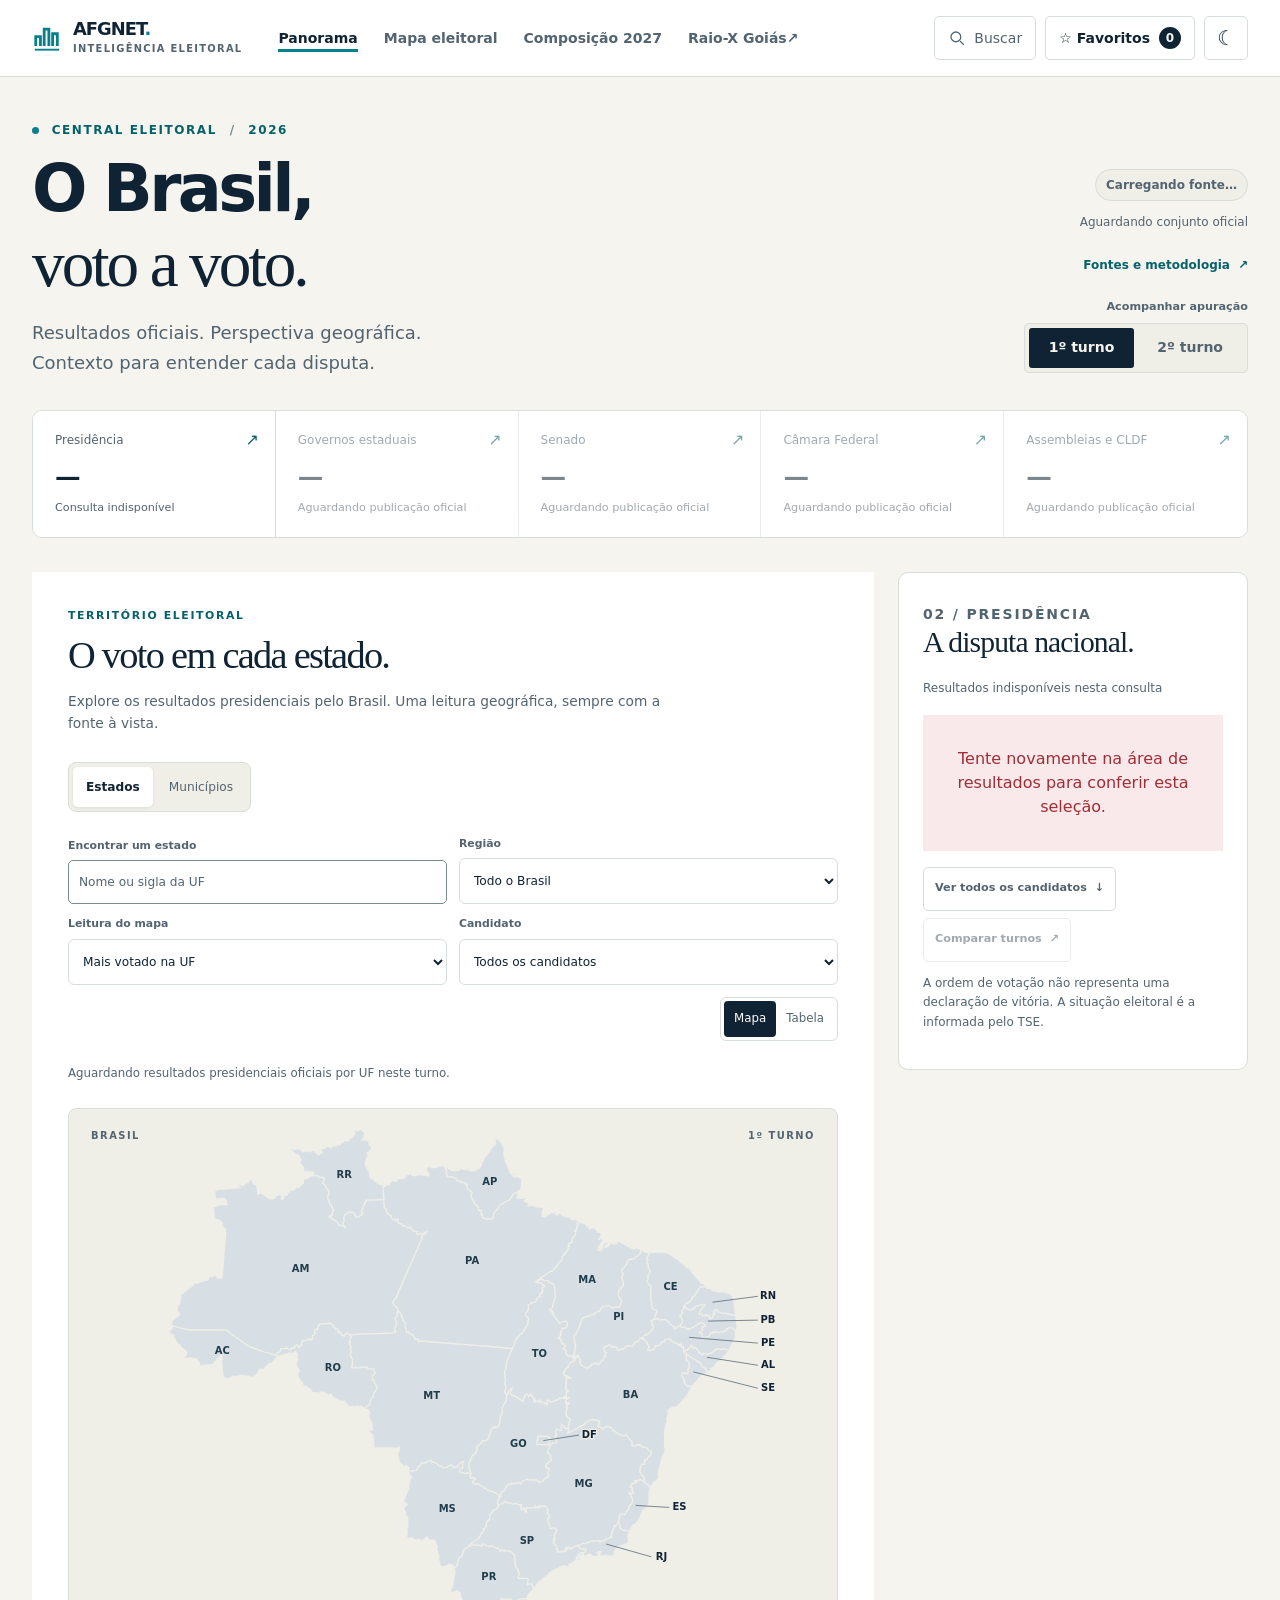
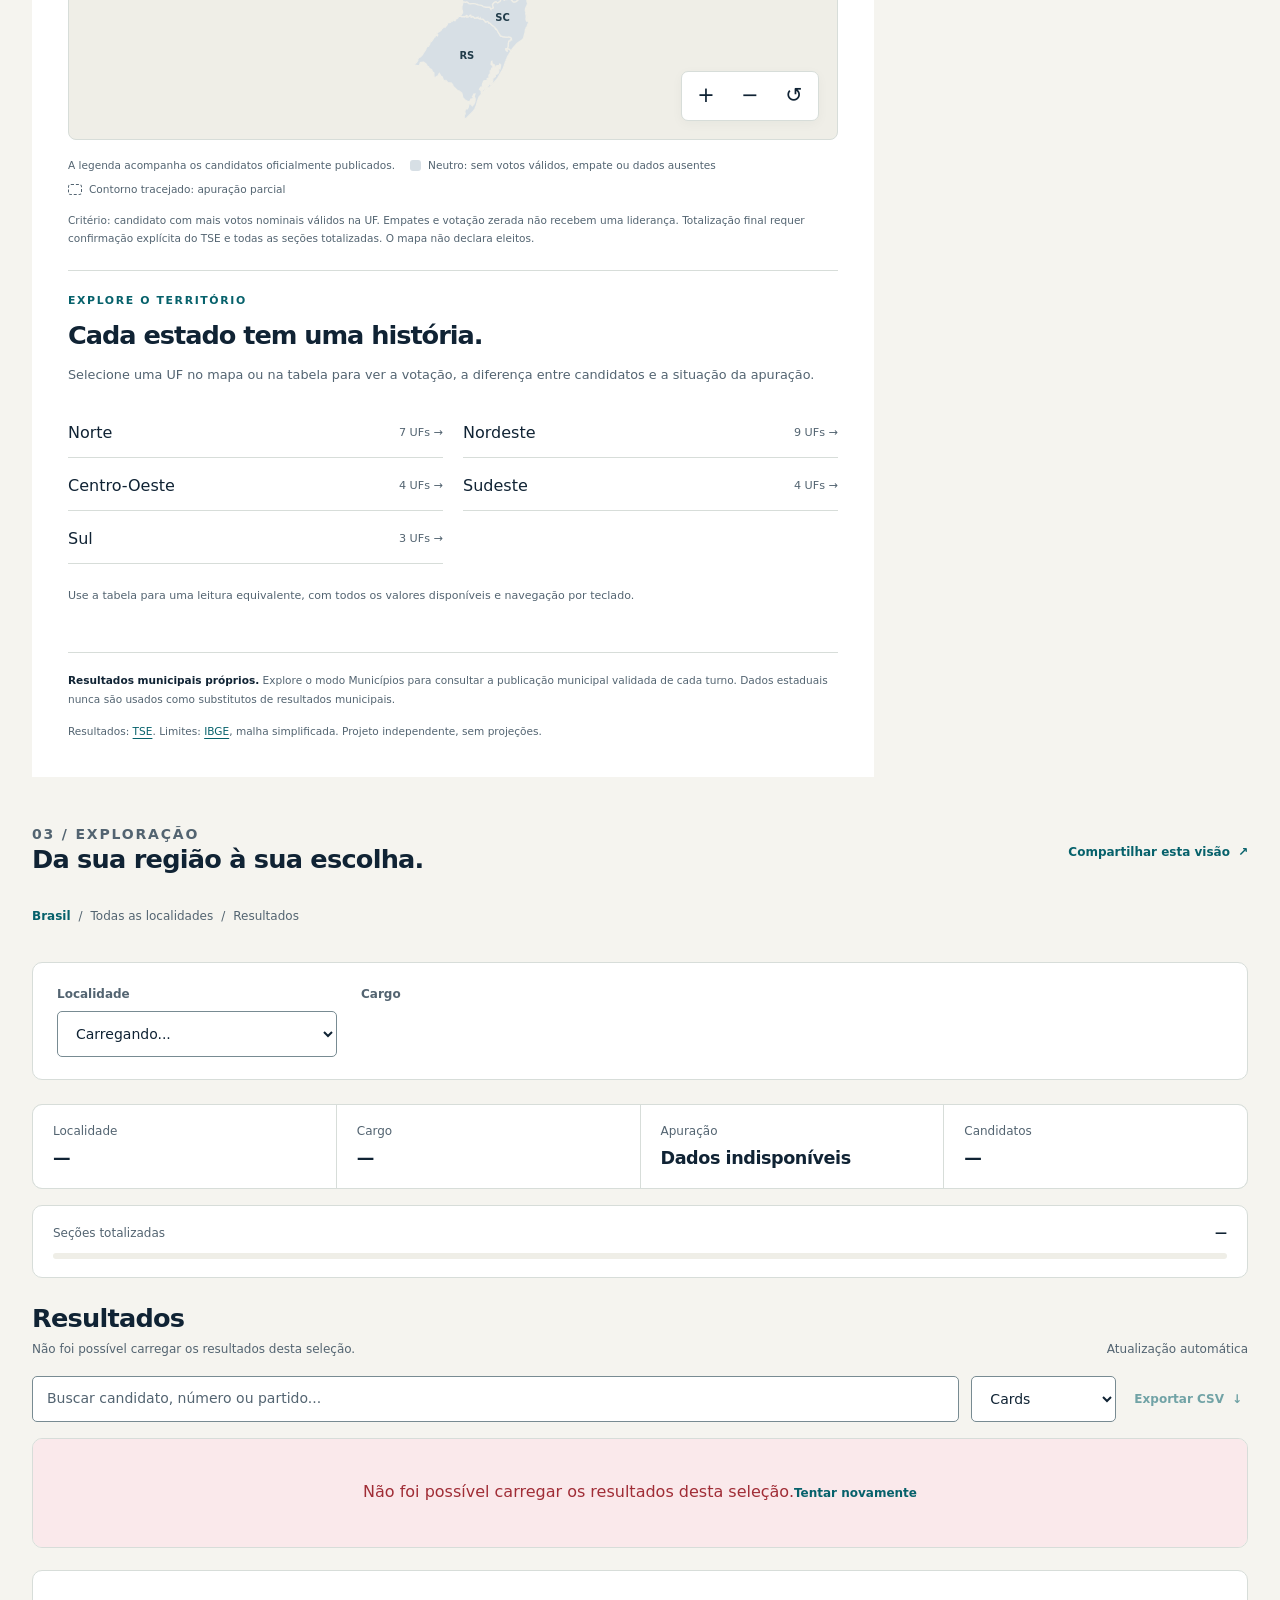
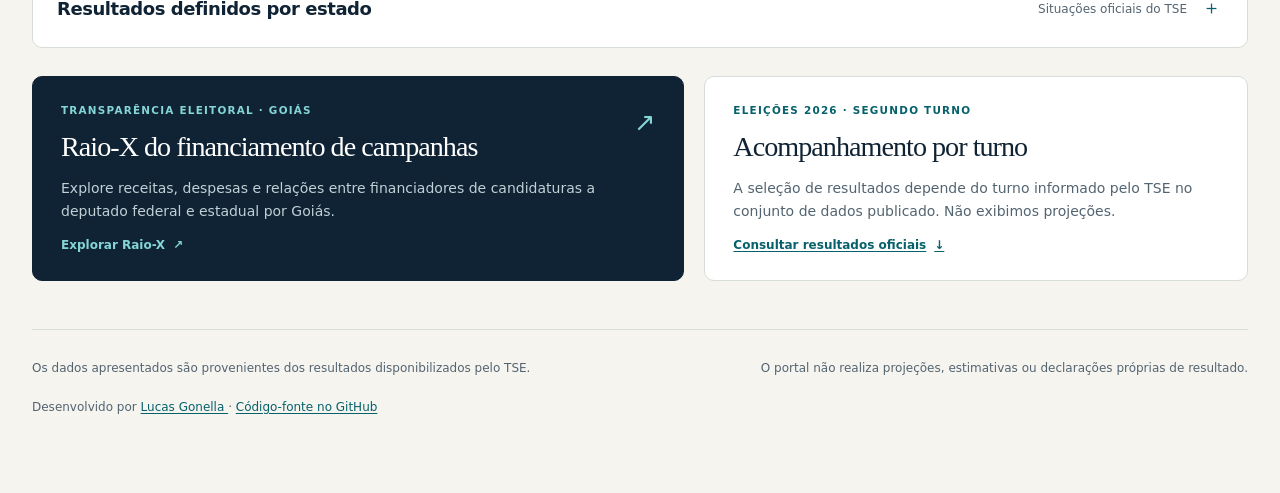
==== commit 39212461: "fix(portal): invalidate stale selections and expose retryable failures" ====
--- a/web/public/eleicoes/index.html
+++ b/web/public/eleicoes/index.html
@@ -104,6 +104,16 @@
     </nav></div></section>
 
 
+    <section id="live-pipeline-status" class="data-note" aria-label="Atualização dos dados oficiais" aria-live="polite" hidden>
+        <strong id="live-status-label">Verificando atualização</strong> · Horários de Brasília
+        <dl class="source-facts">
+            <dt>Última consulta ao TSE</dt><dd id="live-source-at">Ainda não registrada</dd>
+            <dt>Última alteração oficial detectada</dt><dd id="live-change-at">Ainda não registrada</dd>
+            <dt>Última publicação no portal</dt><dd id="live-publication-at">Ainda não registrada</dd>
+            <dt>Geração oficial dos dados exibidos</dt><dd id="live-data-at">Ainda não registrada</dd>
+        </dl>
+    </section>
+
     <div id="round-unavailable" class="round-unavailable" role="status" hidden>
         <strong>Segundo turno · aguardando publicação oficial</strong>
         <p>Os resultados serão carregados automaticamente quando houver um conjunto oficial validado deste turno. Continue explorando as fontes e os demais espaços do portal.</p>
@@ -147,6 +157,7 @@
 
 
     </details>
+    <div id="publication-update-status" class="data-note" role="status" aria-live="polite" hidden></div>
     <section class="summary" aria-label="Resumo da seleção">
 
         <div class="summary-item">
@@ -285,7 +296,7 @@
                 autocomplete="off"
             >
 
-<label class="sr-only" for="result-view">Apresentação dos resultados</label><select id="result-view"><option value="cards">Cards</option><option value="table">Tabela</option></select><button class="text-button" id="download-results" type="button">Exportar CSV <span aria-hidden="true">↓</span></button>
+<label class="sr-only" for="result-view">Apresentação dos resultados</label><select id="result-view"><option value="cards">Cards</option><option value="table">Tabela</option></select><button class="text-button" id="download-results" type="button" disabled>Exportar CSV <span aria-hidden="true">↓</span></button>
         </div>
 
 
@@ -491,13 +502,15 @@
 <dialog id="source-dialog" aria-labelledby="source-title"><div class="dialog-heading"><div><p class="eyebrow">TRANSPARÊNCIA</p><h2 id="source-title">Dados com procedência.</h2></div><button class="icon-button" data-dialog-close type="button" aria-label="Fechar fontes e metodologia">×</button></div><p>Este projeto independente apresenta dados de resultados publicados pelo Tribunal Superior Eleitoral. Cada turno consulta seu próprio marcador e fixa uma publicação completa durante a exploração.</p><dl class="source-facts"><dt>Turno selecionado</dt><dd id="source-round">—</dd><dt>Geração do conjunto</dt><dd id="source-generation">—</dd><dt>Arquivo da seleção</dt><dd><a id="source-result-link" href="#resultados">Aguardando carregamento</a></dd></dl><h3>Como ler o mapa</h3><p>A liderança compara votos das candidaturas na UF. Empates, falta de votos e dados indisponíveis permanecem neutros. Totalização final e situação eleitoral são informações distintas. As diferenças exibidas são cálculos descritivos, não previsões.</p><h3>Limites da publicação atual</h3><p>O conjunto disponibilizado ao portal contém dados nacionais e por UF. Resultados municipais presidenciais usam uma publicação própria, versionada e validada, acessível no modo Municípios. Fotografias autorizadas e série histórica de snapshots permanecem indisponíveis neste contrato.</p><p><a href="https://resultados.tse.jus.br/oficial/app/index.html" target="_blank" rel="noopener noreferrer">Abrir o ambiente oficial do TSE ↗</a> · <a href="https://servicodados.ibge.gov.br/api/docs/malhas?versao=3" target="_blank" rel="noopener noreferrer">Malhas geográficas do IBGE ↗</a></p></dialog>
 <dialog id="compare-dialog" aria-labelledby="compare-title"><div class="dialog-heading"><div><p class="eyebrow">PERSPECTIVAS</p><h2 id="compare-title">Uma eleição, dois turnos.</h2></div><button class="icon-button" data-dialog-close type="button" aria-label="Fechar comparação">×</button></div><p>Compare a votação presidencial da mesma localidade em publicações oficiais independentes. Cada coluna identifica seu turno e sua situação.</p><div id="round-comparison" class="comparison-grid" role="status">Consultando os marcadores oficiais de cada turno…</div><p class="data-note">Diferenças só são apresentadas quando ambos os turnos possuem votos apurados. Mudanças de elenco são identificadas; ausência de dados não equivale a zero votos.</p><details><summary>Histórico temporal</summary><p>Esta publicação não fornece um catálogo público de snapshots históricos verificáveis. Uma evolução no tempo estará disponível quando houver essa fonte.</p></details></dialog>
 <div id="portal-announcement" class="sr-only" role="status" aria-live="polite"></div>
-    <script src="favorites.js?v=9"></script>
+    <script src="live-data.js?v=2"></script>
+    <script src="favorites.js?v=10"></script>
     <script src="portal-bridge.js?v=1"></script>
-    <script src="app.js?v=18"></script>
+    <script src="app.js?v=19"></script>
     <script src="brazil-states.js?v=1"></script>
     <script src="municipal-map.js?v=1"></script>
-    <script src="electoral-map.js?v=1"></script>
-    <script src="premium-controller.js?v=1"></script>
+    <script src="electoral-map.js?v=2"></script>
+    <script src="live-status.js?v=2"></script>
+    <script src="premium-controller.js?v=2"></script>
 
 </body>
 </html>
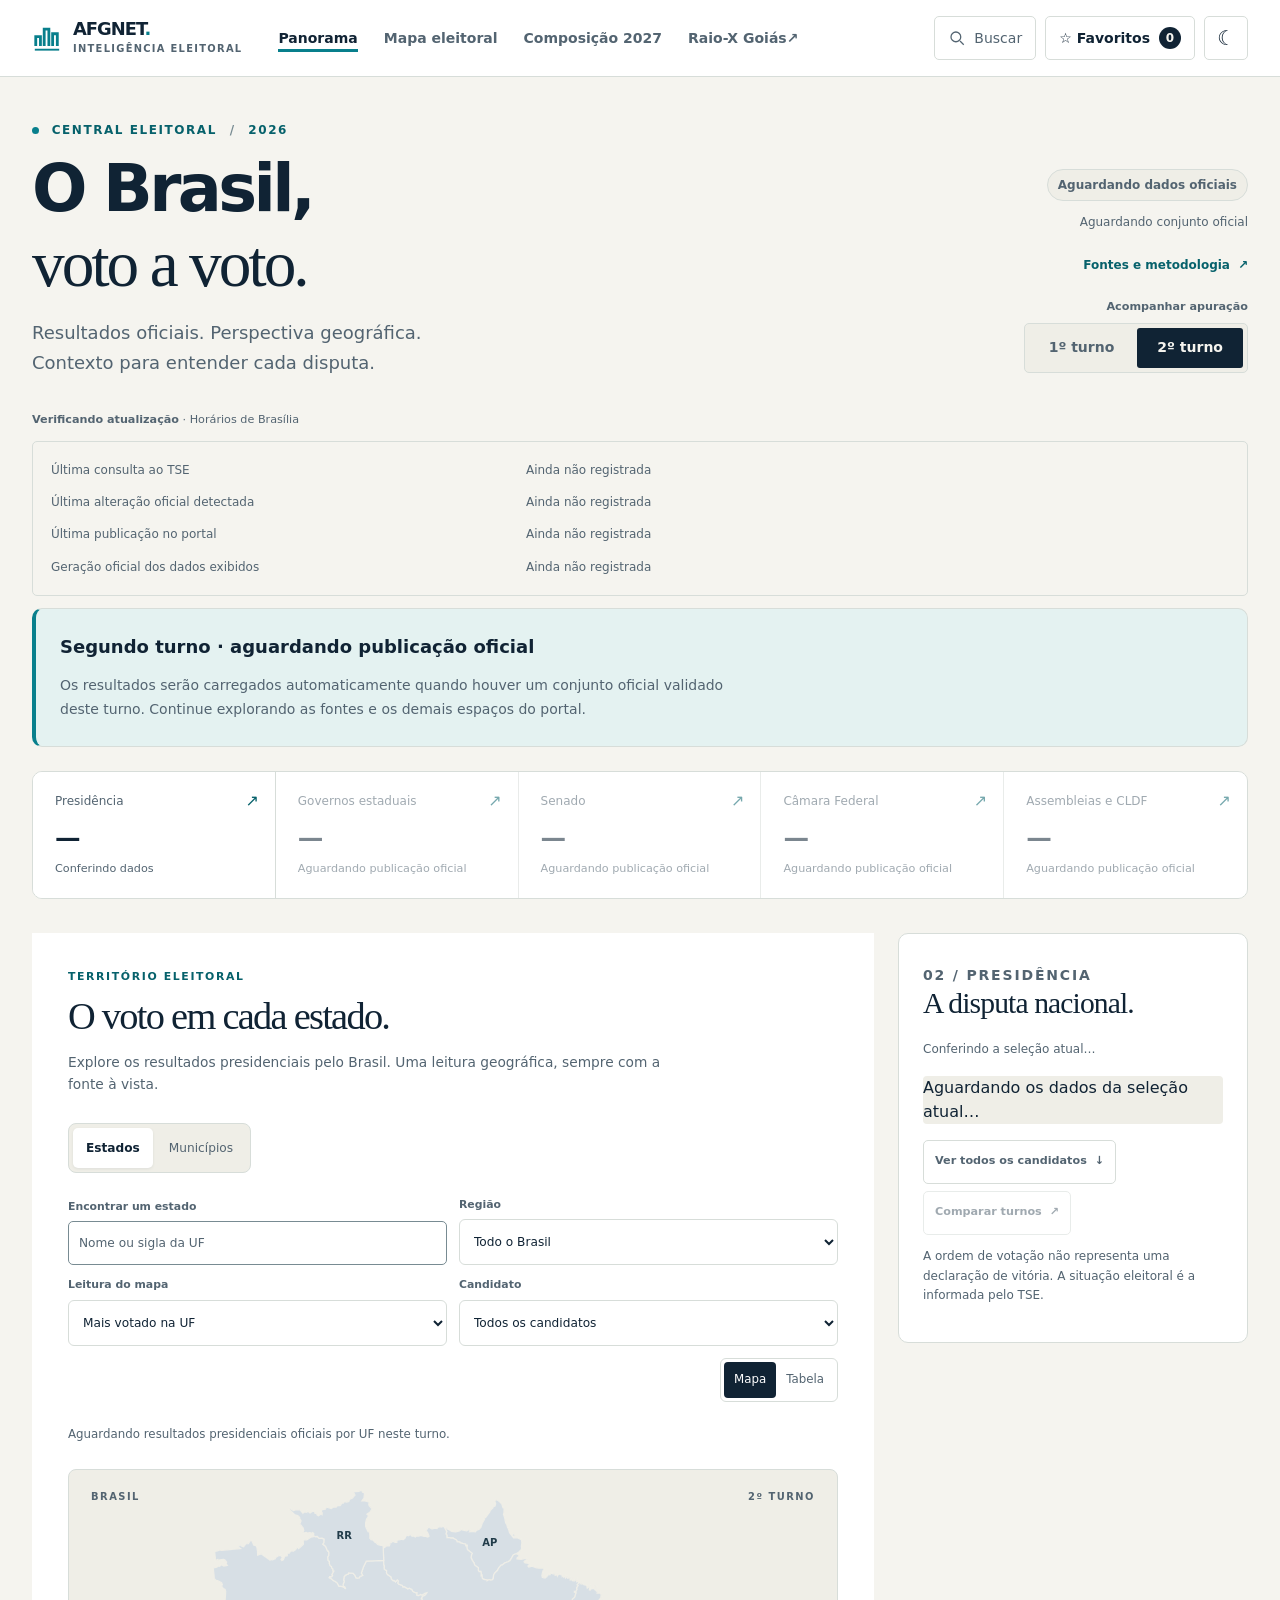
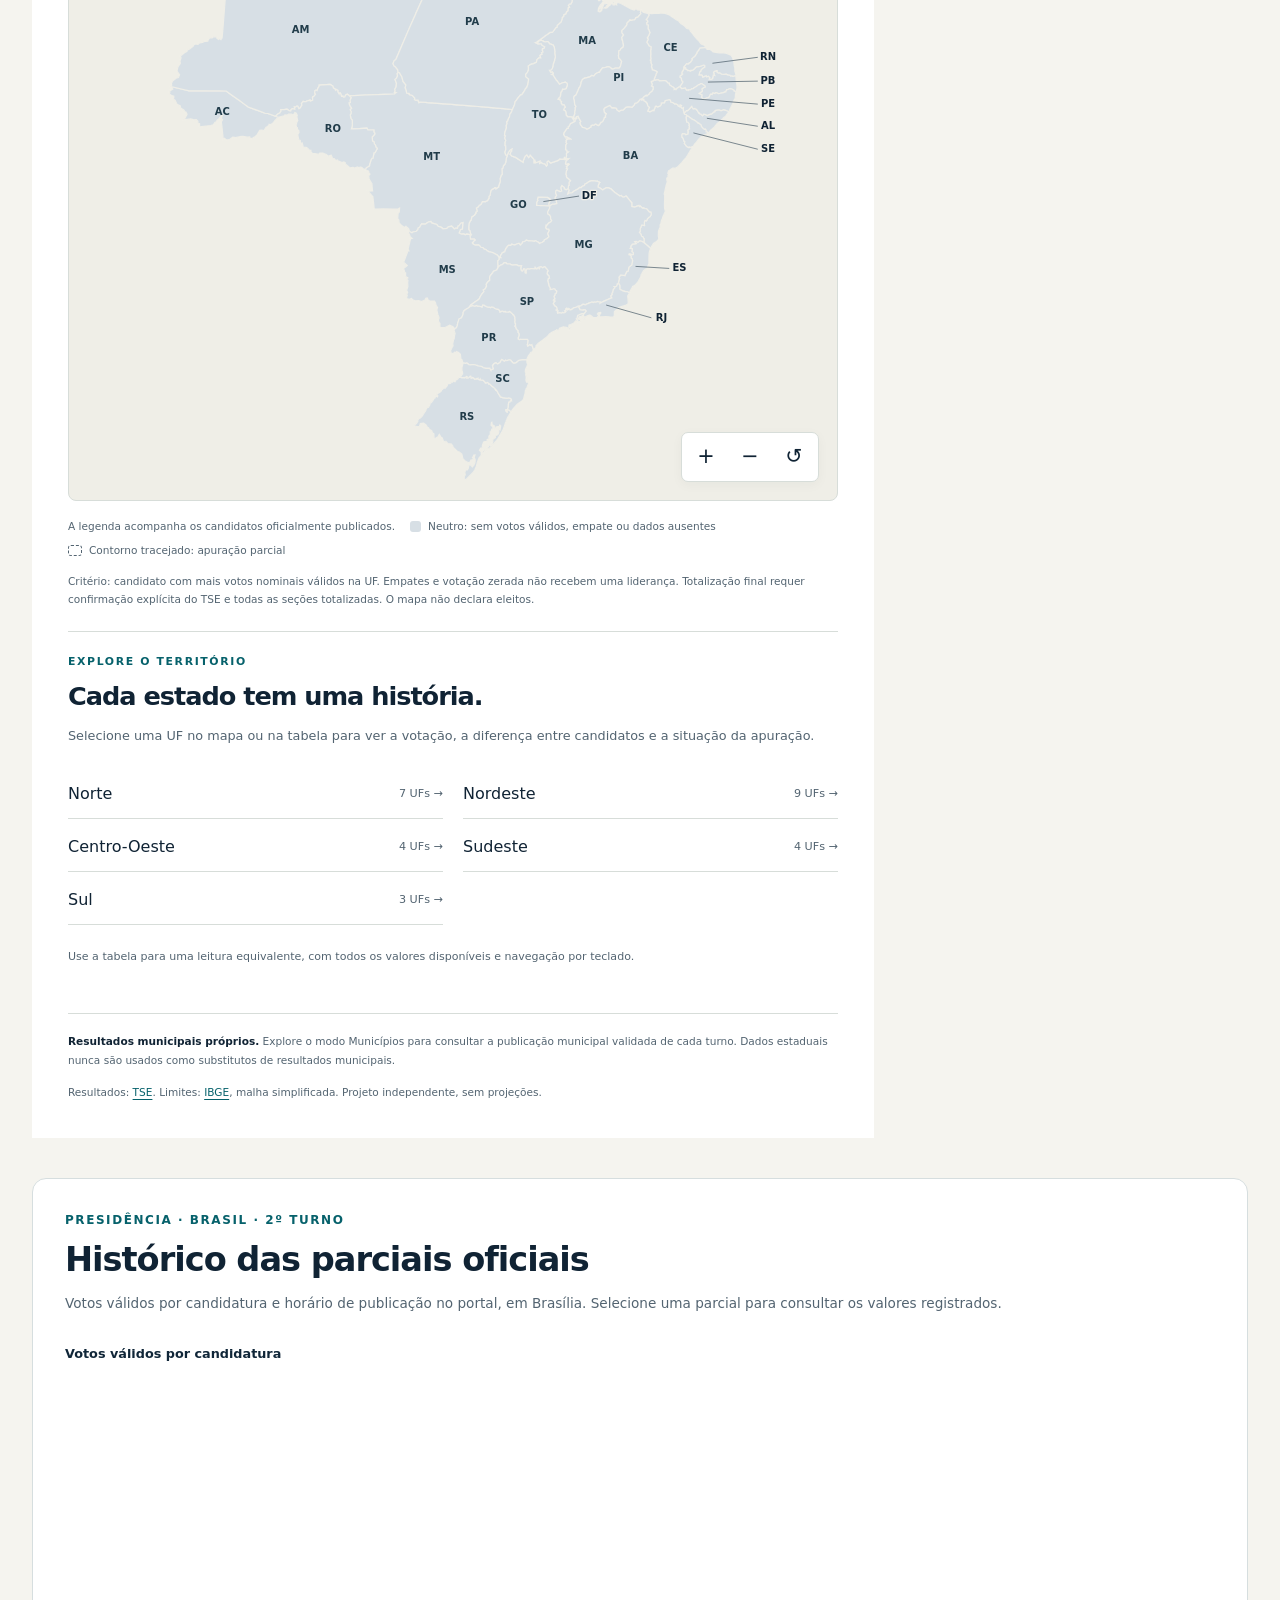
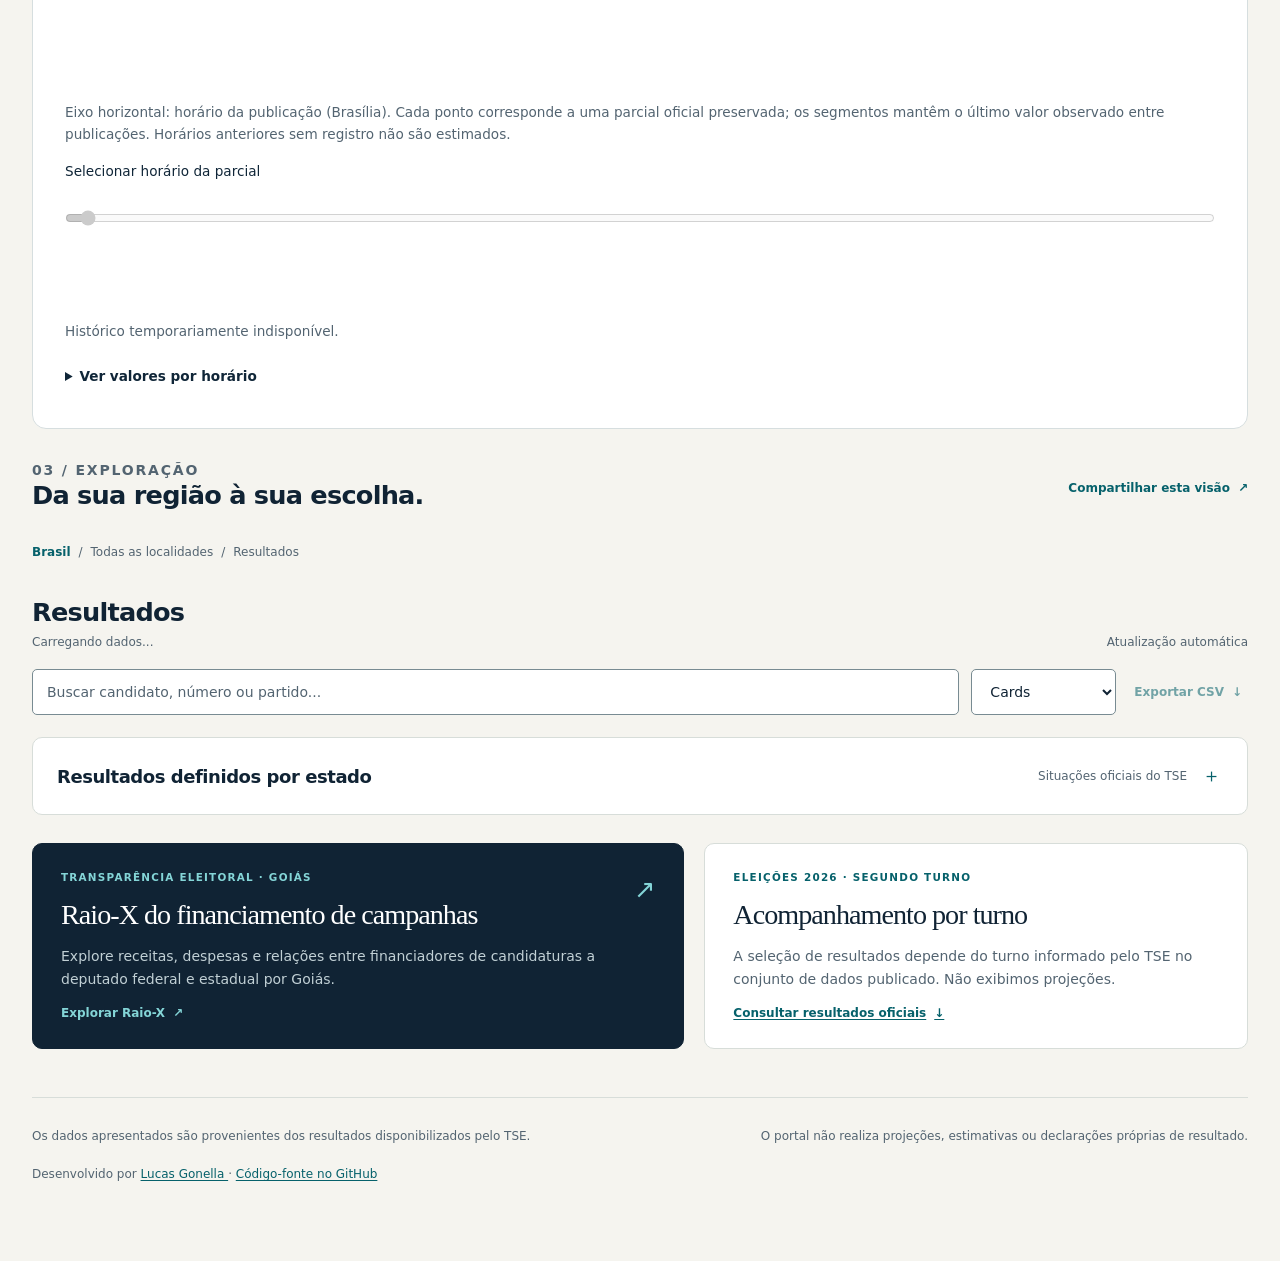
==== commit 71add1cf: "feat(round2): observe official updates continuously and chart published vote history" ====
--- a/web/public/eleicoes/index.html
+++ b/web/public/eleicoes/index.html
@@ -83,6 +83,7 @@
     >
     <link rel="stylesheet" href="electoral-map.css?v=1">
     <link rel="stylesheet" href="municipal-map.css?v=1">
+    <link rel="stylesheet" href="vote-history.css?v=1">
 </head>
 
 <body>
@@ -123,6 +124,20 @@
 
 <section class="national-summary" id="national-summary" aria-label="Panorama dos cargos"><button class="national-card" type="button" data-national-office="1"><span class="national-label">Presidência</span><strong class="national-value" id="national-presidency">—</strong><span class="national-detail" id="national-presidency-detail">Conferindo dados</span><span class="national-arrow" aria-hidden="true">↗</span></button><button class="national-card" type="button" data-national-office="3"><span class="national-label">Governos estaduais</span><strong class="national-value" id="national-governors">—</strong><span class="national-detail" id="national-governors-detail">Disputas por estado</span><span class="national-arrow" aria-hidden="true">↗</span></button><button class="national-card" type="button" data-national-office="5"><span class="national-label">Senado</span><strong class="national-value" id="national-senate">—</strong><span class="national-detail" id="national-senate-detail">Dados deste turno</span><span class="national-arrow" aria-hidden="true">↗</span></button><button class="national-card" type="button" data-national-office="6"><span class="national-label">Câmara Federal</span><strong class="national-value" id="national-chamber">—</strong><span class="national-detail" id="national-chamber-detail">Representação por UF</span><span class="national-arrow" aria-hidden="true">↗</span></button><button class="national-card" type="button" data-national-office="7"><span class="national-label">Assembleias e CLDF</span><strong class="national-value" id="national-assemblies">—</strong><span class="national-detail" id="national-assemblies-detail">Dados legislativos</span><span class="national-arrow" aria-hidden="true">↗</span></button></section>
 <div class="explorer-layout"><section class="map-panel" id="geografia" aria-label="Mapa eleitoral do Brasil"><div id="electoral-map-root"><div class="skeleton map-skeleton" role="status">Preparando o mapa oficial do Brasil…</div></div></section><section class="presidential-panel" id="presidencia" aria-labelledby="presidential-heading"><div class="section-heading"><div><p class="eyebrow">02 / PRESIDÊNCIA</p><h2 id="presidential-heading">A disputa nacional.</h2></div></div><p class="race-context" id="race-context" role="status">Carregando o Brasil</p><div id="presidential-race" class="presidential-race"><div class="skeleton race-skeleton">Consultando candidaturas oficiais…</div></div><div class="race-actions"><button class="text-button" id="presidential-focus" type="button">Ver todos os candidatos <span aria-hidden="true">↓</span></button><button class="text-button" type="button" data-dialog-open="compare-dialog">Comparar turnos <span aria-hidden="true">↗</span></button></div><p class="data-note">A ordem de votação não representa uma declaração de vitória. A situação eleitoral é a informada pelo TSE.</p></section></div>
+<section id="vote-history" class="vote-history-panel" aria-labelledby="vote-history-title" hidden>
+  <p class="eyebrow">PRESIDÊNCIA · BRASIL · 2º TURNO</p>
+  <h2 id="vote-history-title">Histórico das parciais oficiais</h2>
+  <p class="history-description">Votos válidos por candidatura e horário de publicação no portal, em Brasília. Selecione uma parcial para consultar os valores registrados.</p>
+  <div id="vote-history-legend" class="history-legend" aria-label="Candidaturas"></div>
+  <p class="history-axis-title">Votos válidos por candidatura</p>
+  <svg id="vote-history-svg" class="history-chart" role="img" aria-label="Histórico dos votos oficiais por horário de publicação"></svg>
+  <p class="history-note">Eixo horizontal: horário da publicação (Brasília). Cada ponto corresponde a uma parcial oficial preservada; os segmentos mantêm o último valor observado entre publicações. Horários anteriores sem registro não são estimados.</p>
+  <label for="vote-history-position" class="history-position-label">Selecionar horário da parcial</label>
+  <input id="vote-history-position" type="range" min="0" max="0" value="0" step="1" disabled>
+  <output id="vote-history-readout" class="history-readout" for="vote-history-position" aria-live="polite"></output>
+  <p id="vote-history-status" class="history-note" role="status">Consultando histórico oficial…</p>
+  <details id="vote-history-table-details"><summary>Ver valores por horário</summary><div class="history-table-wrap"><table id="vote-history-table"><caption class="sr-only">Votos por candidatura em cada publicação preservada</caption></table></div></details>
+</section>
 <section class="results-explorer" id="resultados" aria-labelledby="results-explorer-title"><div class="section-heading"><div><p class="eyebrow">03 / EXPLORAÇÃO</p><h2 id="results-explorer-title">Da sua região à sua escolha.</h2></div><button class="text-button" id="share-view" type="button">Compartilhar esta visão <span aria-hidden="true">↗</span></button></div><nav class="breadcrumbs" aria-label="Localização nos resultados"><button type="button" id="breadcrumb-brasil">Brasil</button><span aria-hidden="true">/</span><span id="breadcrumb-scope">Todas as localidades</span><span aria-hidden="true">/</span><span id="breadcrumb-office">Resultados</span></nav>
     <details class="mobile-filters" open><summary>Localidade e cargo <span aria-hidden="true">⌄</span></summary><section class="controls">
 
@@ -511,6 +526,7 @@
     <script src="electoral-map.js?v=2"></script>
     <script src="live-status.js?v=2"></script>
     <script src="premium-controller.js?v=2"></script>
+    <script src="vote-history.js?v=1"></script>
 
 </body>
 </html>
--- a/web/public/eleicoes/vote-history.css
+++ b/web/public/eleicoes/vote-history.css
@@ -0,0 +1,20 @@
+.vote-history-panel{margin:1.5rem 0;padding:clamp(1rem,3vw,2rem);border:1px solid var(--border,#d6dedf);border-radius:14px;background:var(--surface,#fff);color:var(--text,#102638)}
+.vote-history-panel[hidden]{display:none}
+.vote-history-panel h2{margin:.3rem 0;font-size:clamp(1.4rem,3vw,2.1rem)}
+.vote-history-panel .history-description,.vote-history-panel .history-note{font-size:.85rem;line-height:1.6;color:var(--muted,#496174)}
+.history-axis-title{font-size:.8rem;font-weight:700;margin:1rem 0 .3rem}
+.history-chart{display:block;width:100%;height:320px;touch-action:pan-y}
+.history-grid{stroke:var(--border,#d6dedf);stroke-width:1}
+.history-axis{fill:currentColor;font-size:12px;font-family:inherit}
+.history-cursor{stroke:currentColor;stroke-width:1;stroke-dasharray:4 4;opacity:.4;pointer-events:none}
+.history-legend,.history-readout{display:flex;flex-wrap:wrap;gap:.7rem 1.4rem;font-size:.85rem}
+.history-legend span,.history-readout span{padding-left:.6rem;border-left:4px solid}
+.history-readout{min-height:3rem;margin:1rem 0;align-items:center}
+.history-readout strong{flex-basis:100%}
+.history-position-label{display:block;font-size:.85rem;margin-top:1rem}
+#vote-history-position{display:block;width:100%;margin:.8rem 0;accent-color:#137c80}
+.history-table-wrap{overflow:auto;max-height:24rem;margin-top:1rem}
+#vote-history-table{border-collapse:collapse;width:100%;font-size:.85rem;text-align:left}
+#vote-history-table th,#vote-history-table td{padding:.6rem;border-bottom:1px solid var(--border,#d6dedf);white-space:nowrap}
+.vote-history-panel summary{cursor:pointer;padding:.6rem 0;font-size:.85rem;font-weight:700}
+@media(max-width:600px){.vote-history-panel{border-radius:10px}.history-chart{height:320px}.history-readout{flex-direction:column;align-items:flex-start}.history-legend{gap:.6rem}.history-readout strong{flex-basis:auto}}
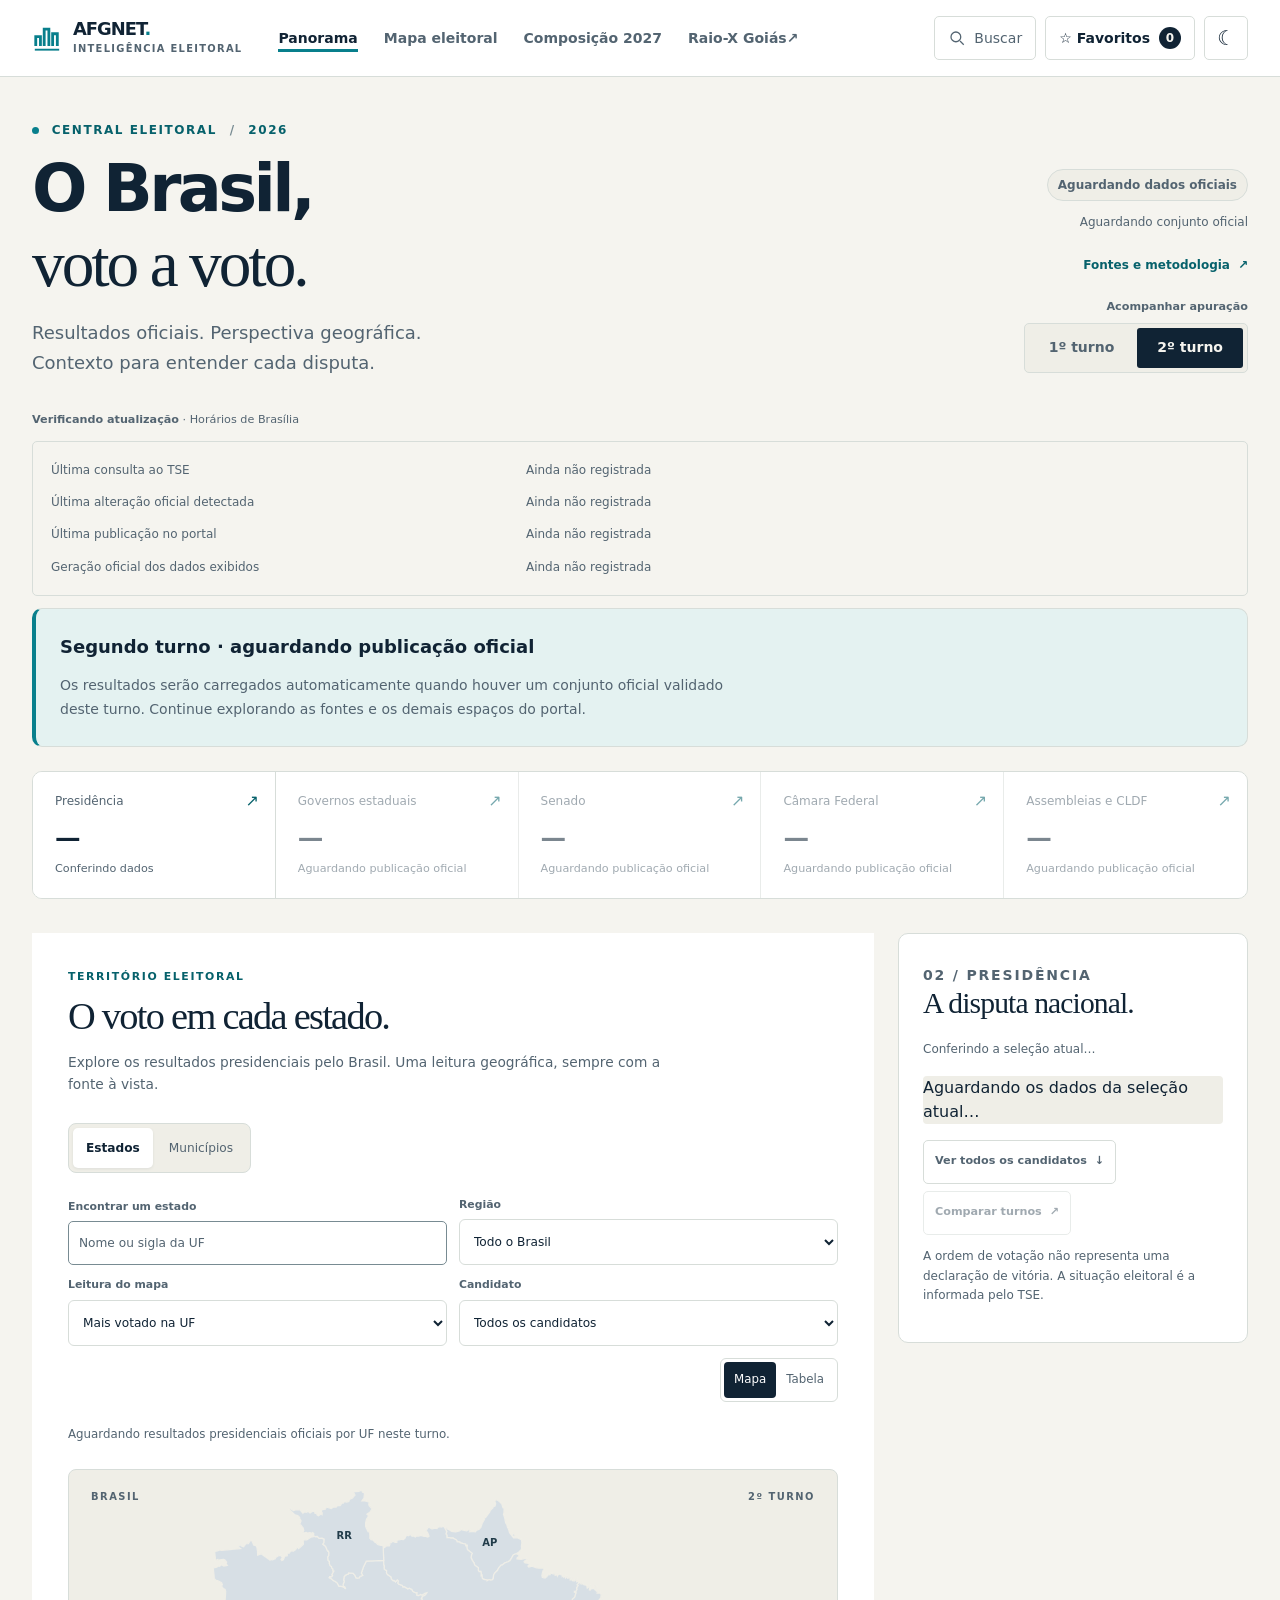
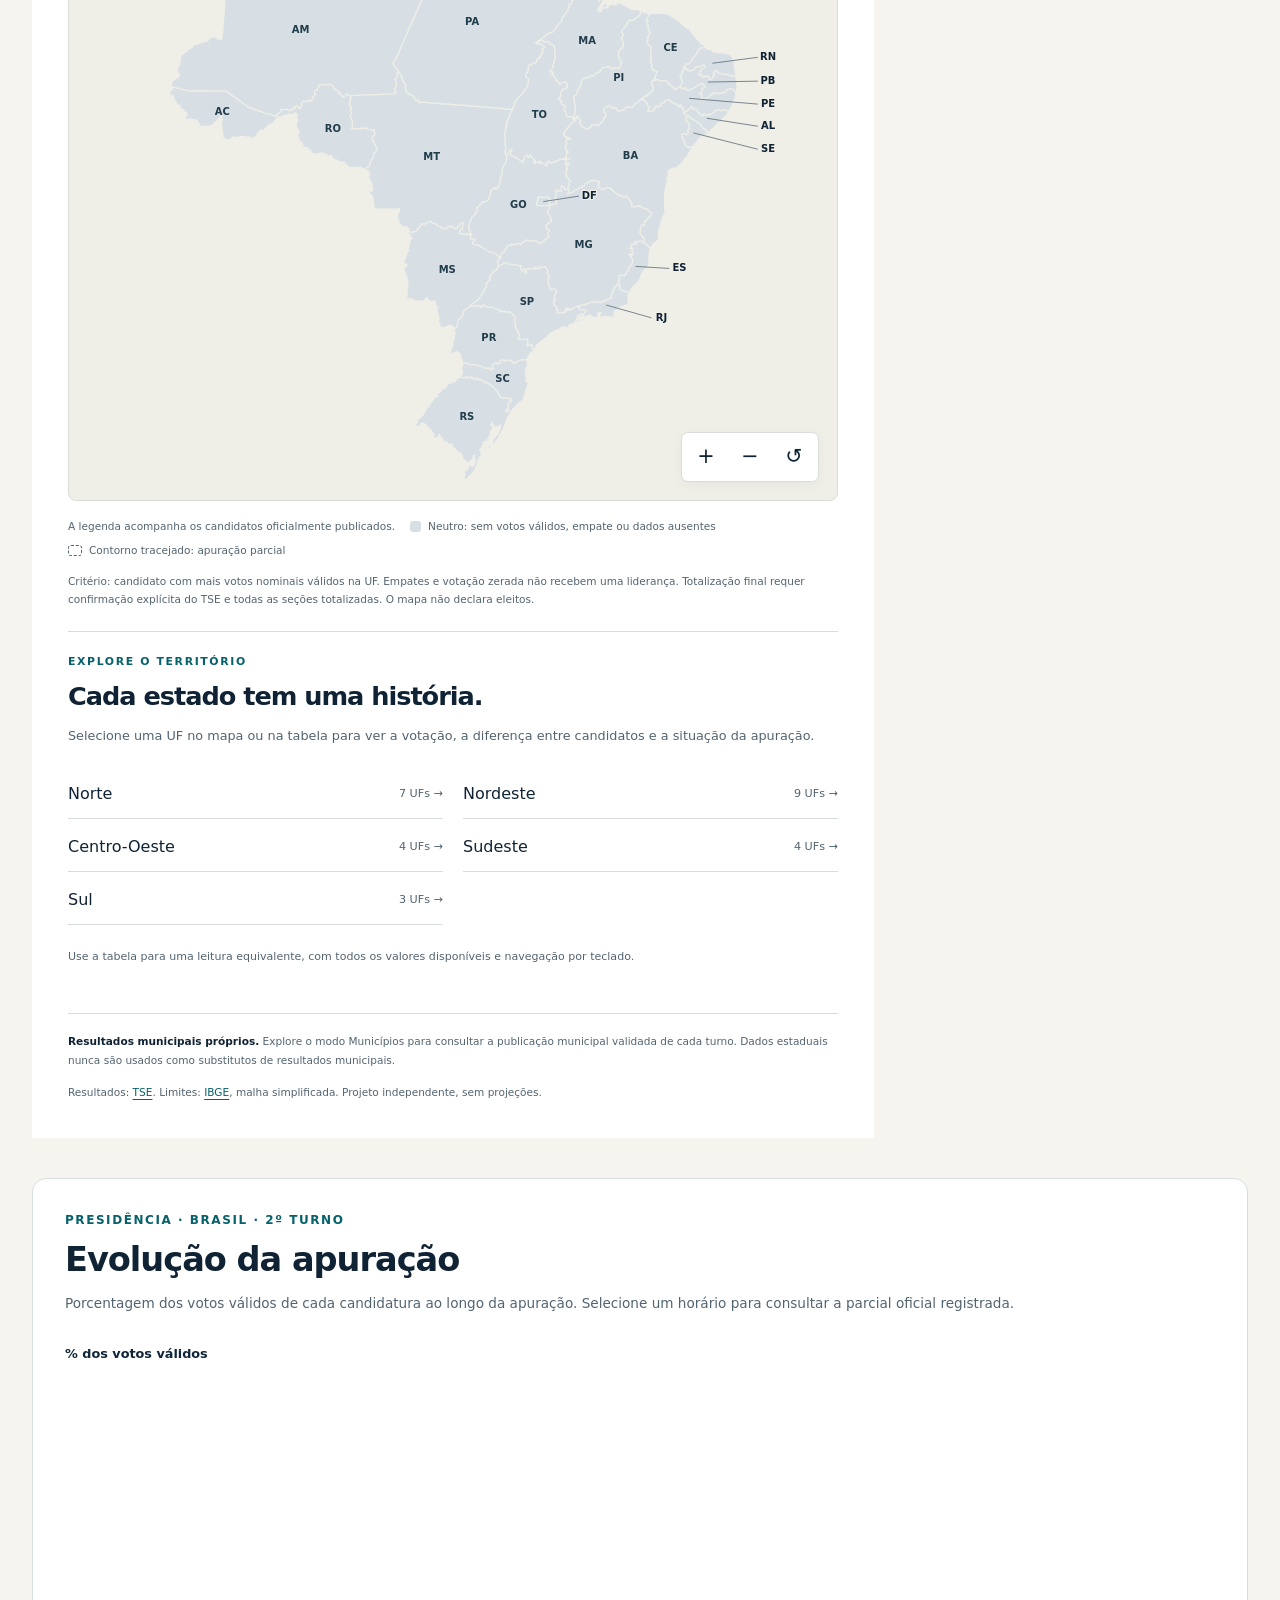
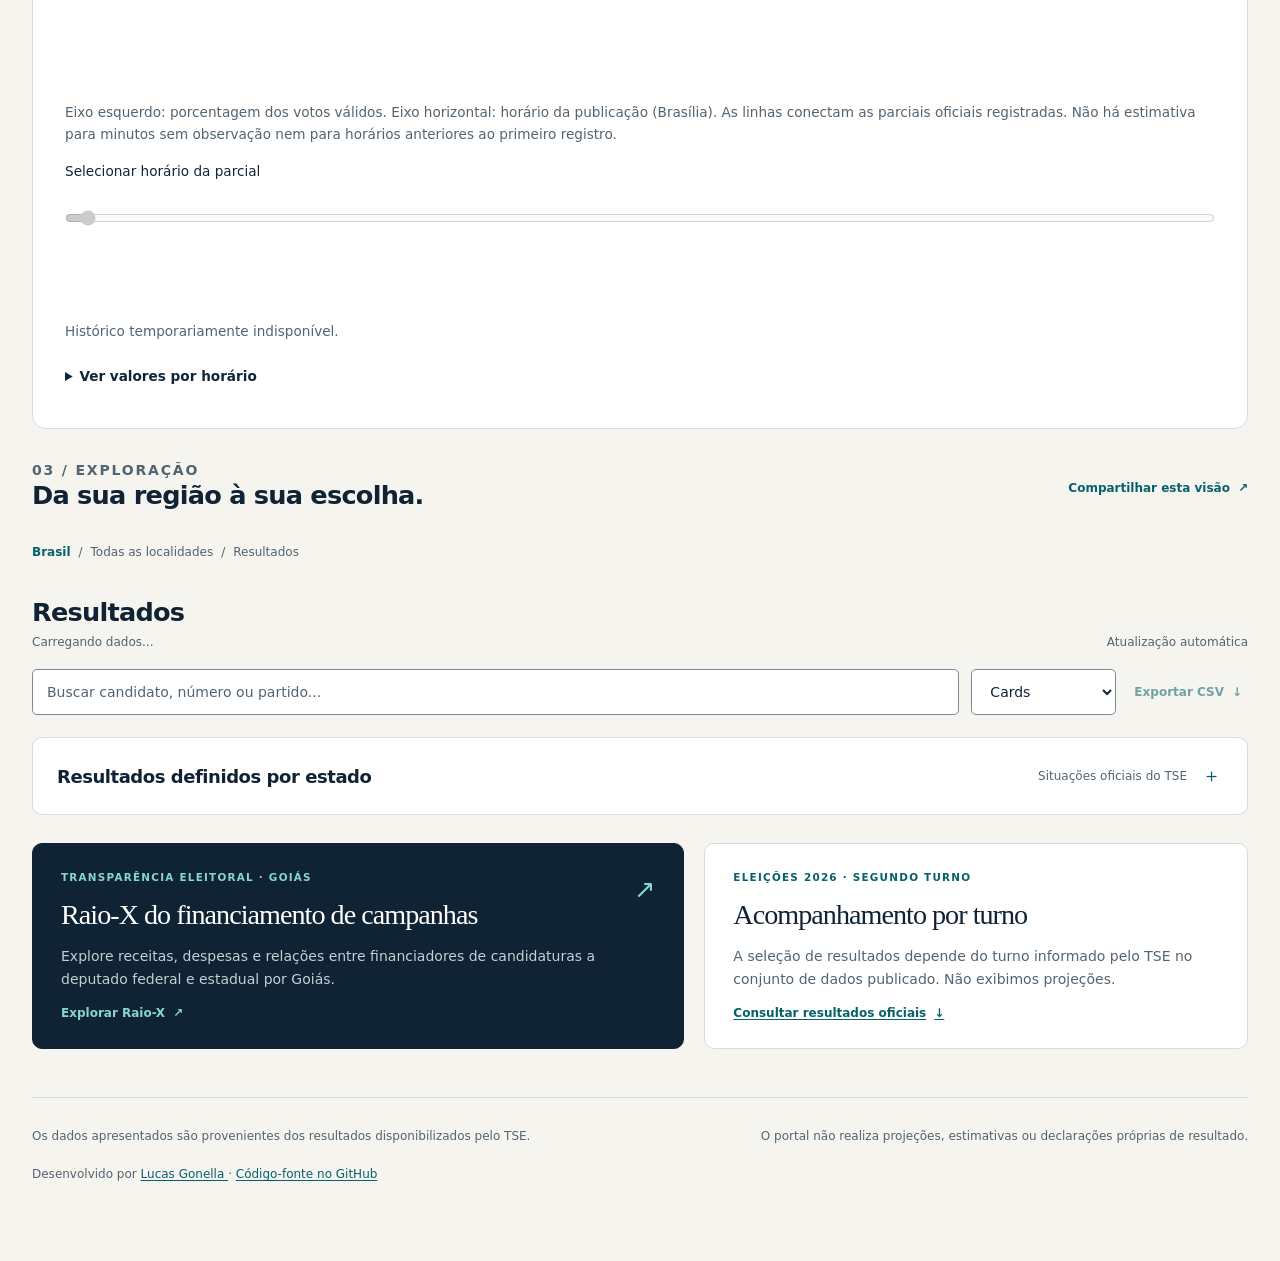
==== commit 37717a12: "fix: show official vote percentages over time in round-two chart" ====
--- a/web/public/eleicoes/index.html
+++ b/web/public/eleicoes/index.html
@@ -83,7 +83,7 @@
     >
     <link rel="stylesheet" href="electoral-map.css?v=1">
     <link rel="stylesheet" href="municipal-map.css?v=1">
-    <link rel="stylesheet" href="vote-history.css?v=1">
+    <link rel="stylesheet" href="vote-history.css?v=2">
 </head>
 
 <body>
@@ -126,12 +126,12 @@
 <div class="explorer-layout"><section class="map-panel" id="geografia" aria-label="Mapa eleitoral do Brasil"><div id="electoral-map-root"><div class="skeleton map-skeleton" role="status">Preparando o mapa oficial do Brasil…</div></div></section><section class="presidential-panel" id="presidencia" aria-labelledby="presidential-heading"><div class="section-heading"><div><p class="eyebrow">02 / PRESIDÊNCIA</p><h2 id="presidential-heading">A disputa nacional.</h2></div></div><p class="race-context" id="race-context" role="status">Carregando o Brasil</p><div id="presidential-race" class="presidential-race"><div class="skeleton race-skeleton">Consultando candidaturas oficiais…</div></div><div class="race-actions"><button class="text-button" id="presidential-focus" type="button">Ver todos os candidatos <span aria-hidden="true">↓</span></button><button class="text-button" type="button" data-dialog-open="compare-dialog">Comparar turnos <span aria-hidden="true">↗</span></button></div><p class="data-note">A ordem de votação não representa uma declaração de vitória. A situação eleitoral é a informada pelo TSE.</p></section></div>
 <section id="vote-history" class="vote-history-panel" aria-labelledby="vote-history-title" hidden>
   <p class="eyebrow">PRESIDÊNCIA · BRASIL · 2º TURNO</p>
-  <h2 id="vote-history-title">Histórico das parciais oficiais</h2>
-  <p class="history-description">Votos válidos por candidatura e horário de publicação no portal, em Brasília. Selecione uma parcial para consultar os valores registrados.</p>
+  <h2 id="vote-history-title">Evolução da apuração</h2>
+  <p class="history-description">Porcentagem dos votos válidos de cada candidatura ao longo da apuração. Selecione um horário para consultar a parcial oficial registrada.</p>
   <div id="vote-history-legend" class="history-legend" aria-label="Candidaturas"></div>
-  <p class="history-axis-title">Votos válidos por candidatura</p>
-  <svg id="vote-history-svg" class="history-chart" role="img" aria-label="Histórico dos votos oficiais por horário de publicação"></svg>
-  <p class="history-note">Eixo horizontal: horário da publicação (Brasília). Cada ponto corresponde a uma parcial oficial preservada; os segmentos mantêm o último valor observado entre publicações. Horários anteriores sem registro não são estimados.</p>
+  <p class="history-axis-title">% dos votos válidos</p>
+  <svg id="vote-history-svg" class="history-chart" role="img" aria-label="Evolução da porcentagem dos votos válidos por horário de publicação"></svg>
+  <p class="history-note">Eixo esquerdo: porcentagem dos votos válidos. Eixo horizontal: horário da publicação (Brasília). As linhas conectam as parciais oficiais registradas. Não há estimativa para minutos sem observação nem para horários anteriores ao primeiro registro.</p>
   <label for="vote-history-position" class="history-position-label">Selecionar horário da parcial</label>
   <input id="vote-history-position" type="range" min="0" max="0" value="0" step="1" disabled>
   <output id="vote-history-readout" class="history-readout" for="vote-history-position" aria-live="polite"></output>
@@ -526,7 +526,7 @@
     <script src="electoral-map.js?v=2"></script>
     <script src="live-status.js?v=2"></script>
     <script src="premium-controller.js?v=2"></script>
-    <script src="vote-history.js?v=1"></script>
+    <script src="vote-history.js?v=2"></script>
 
 </body>
 </html>
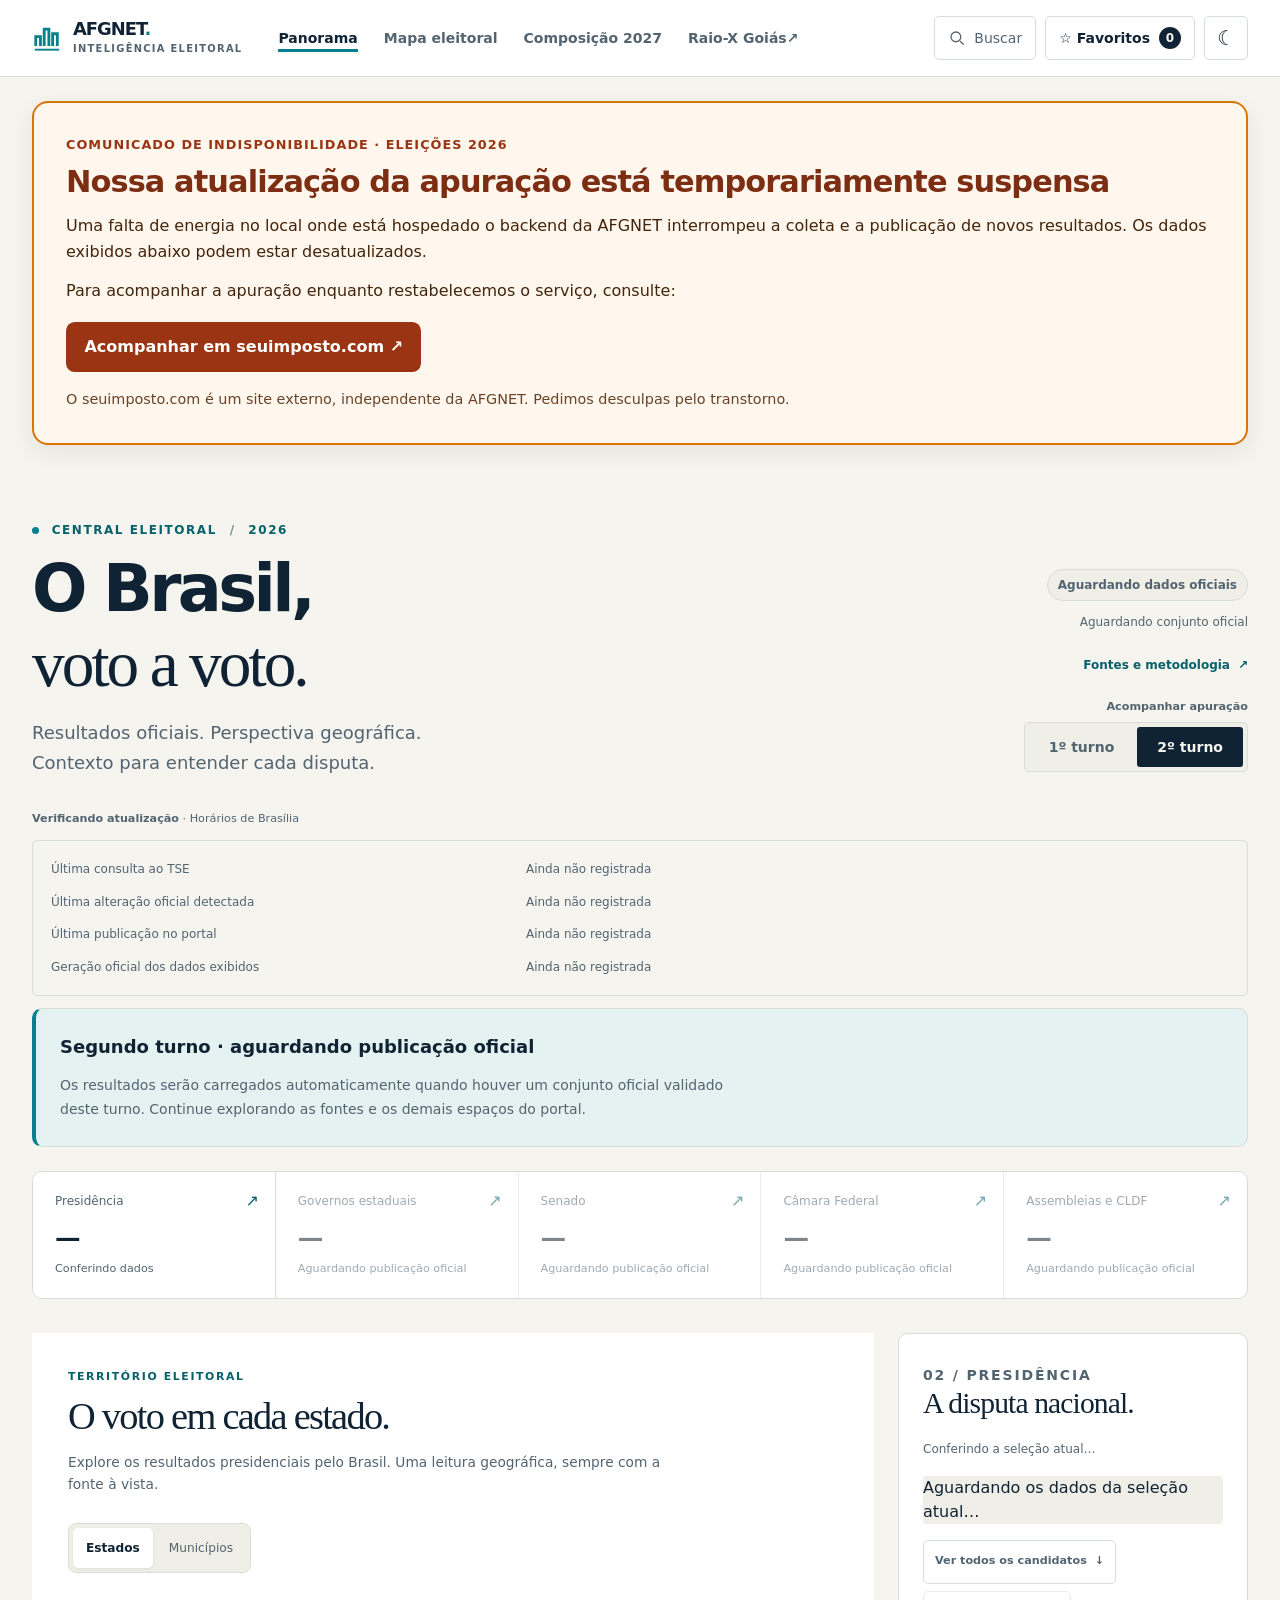
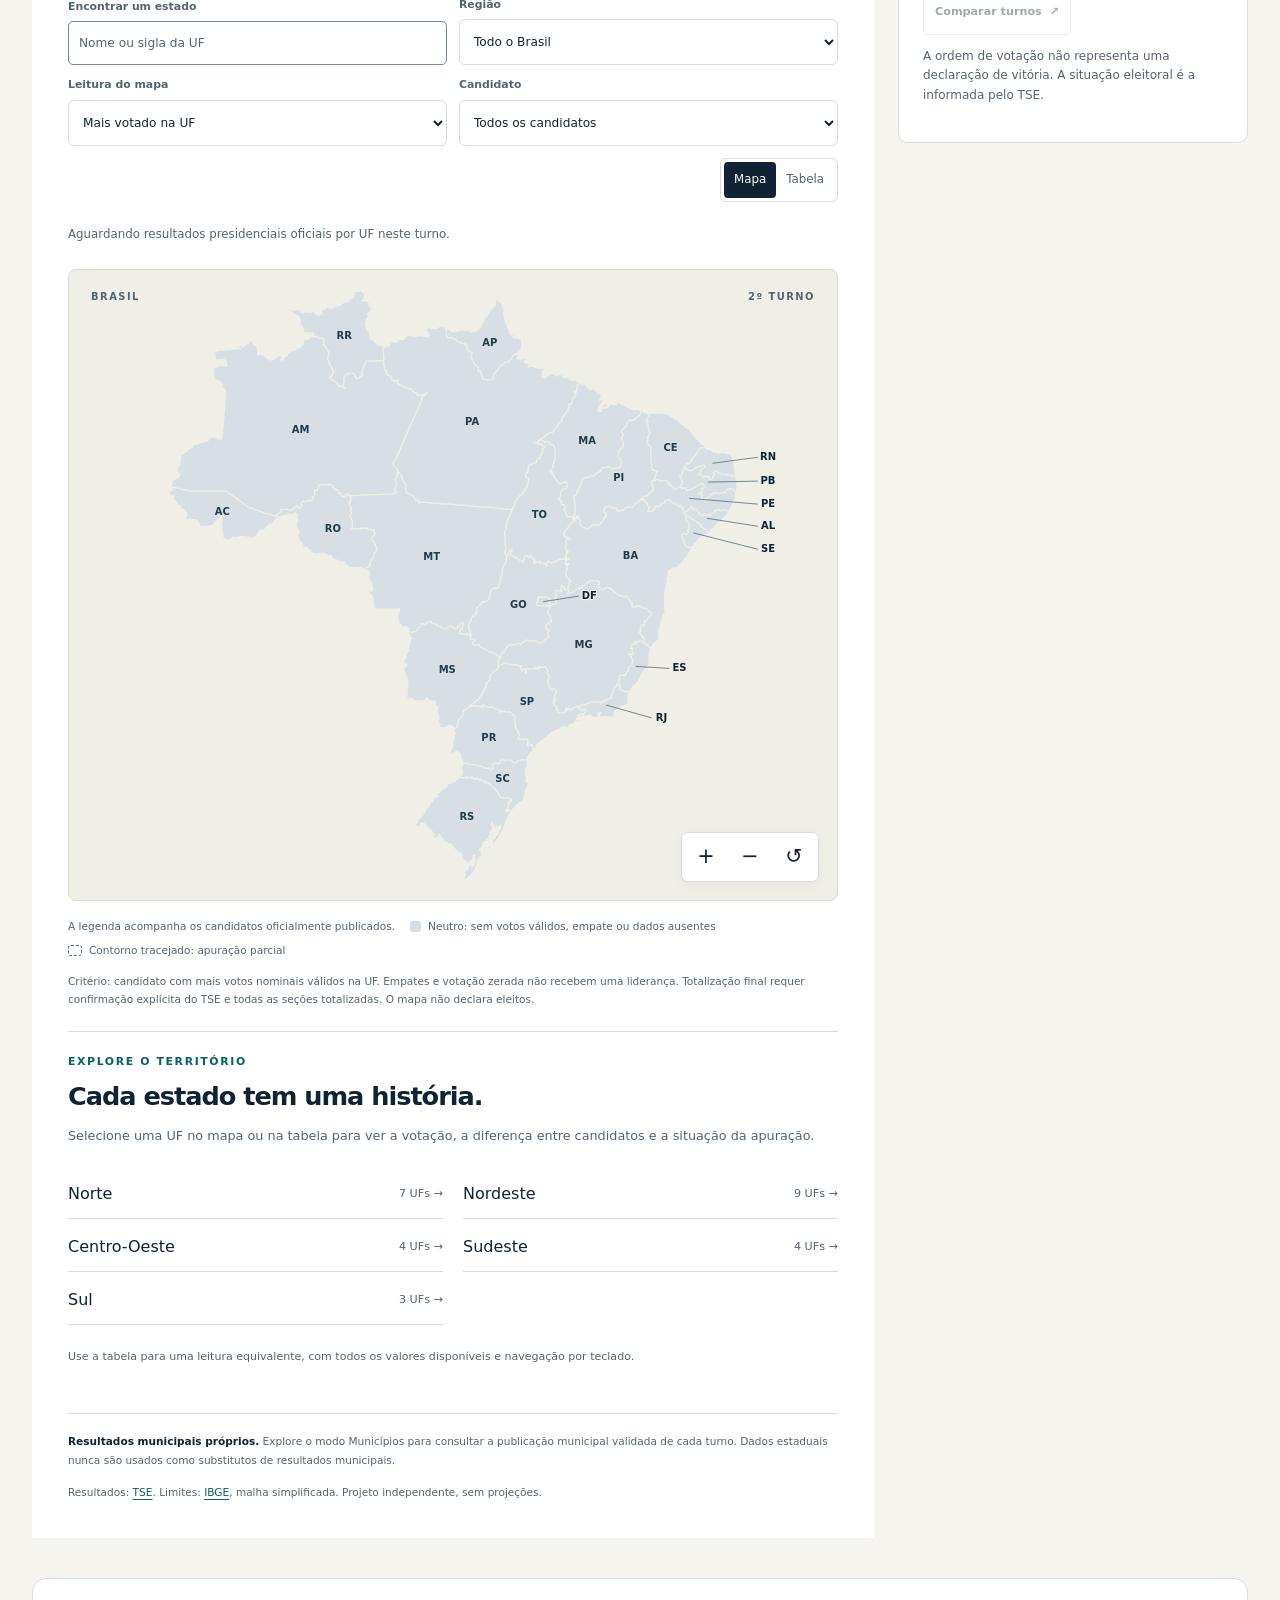
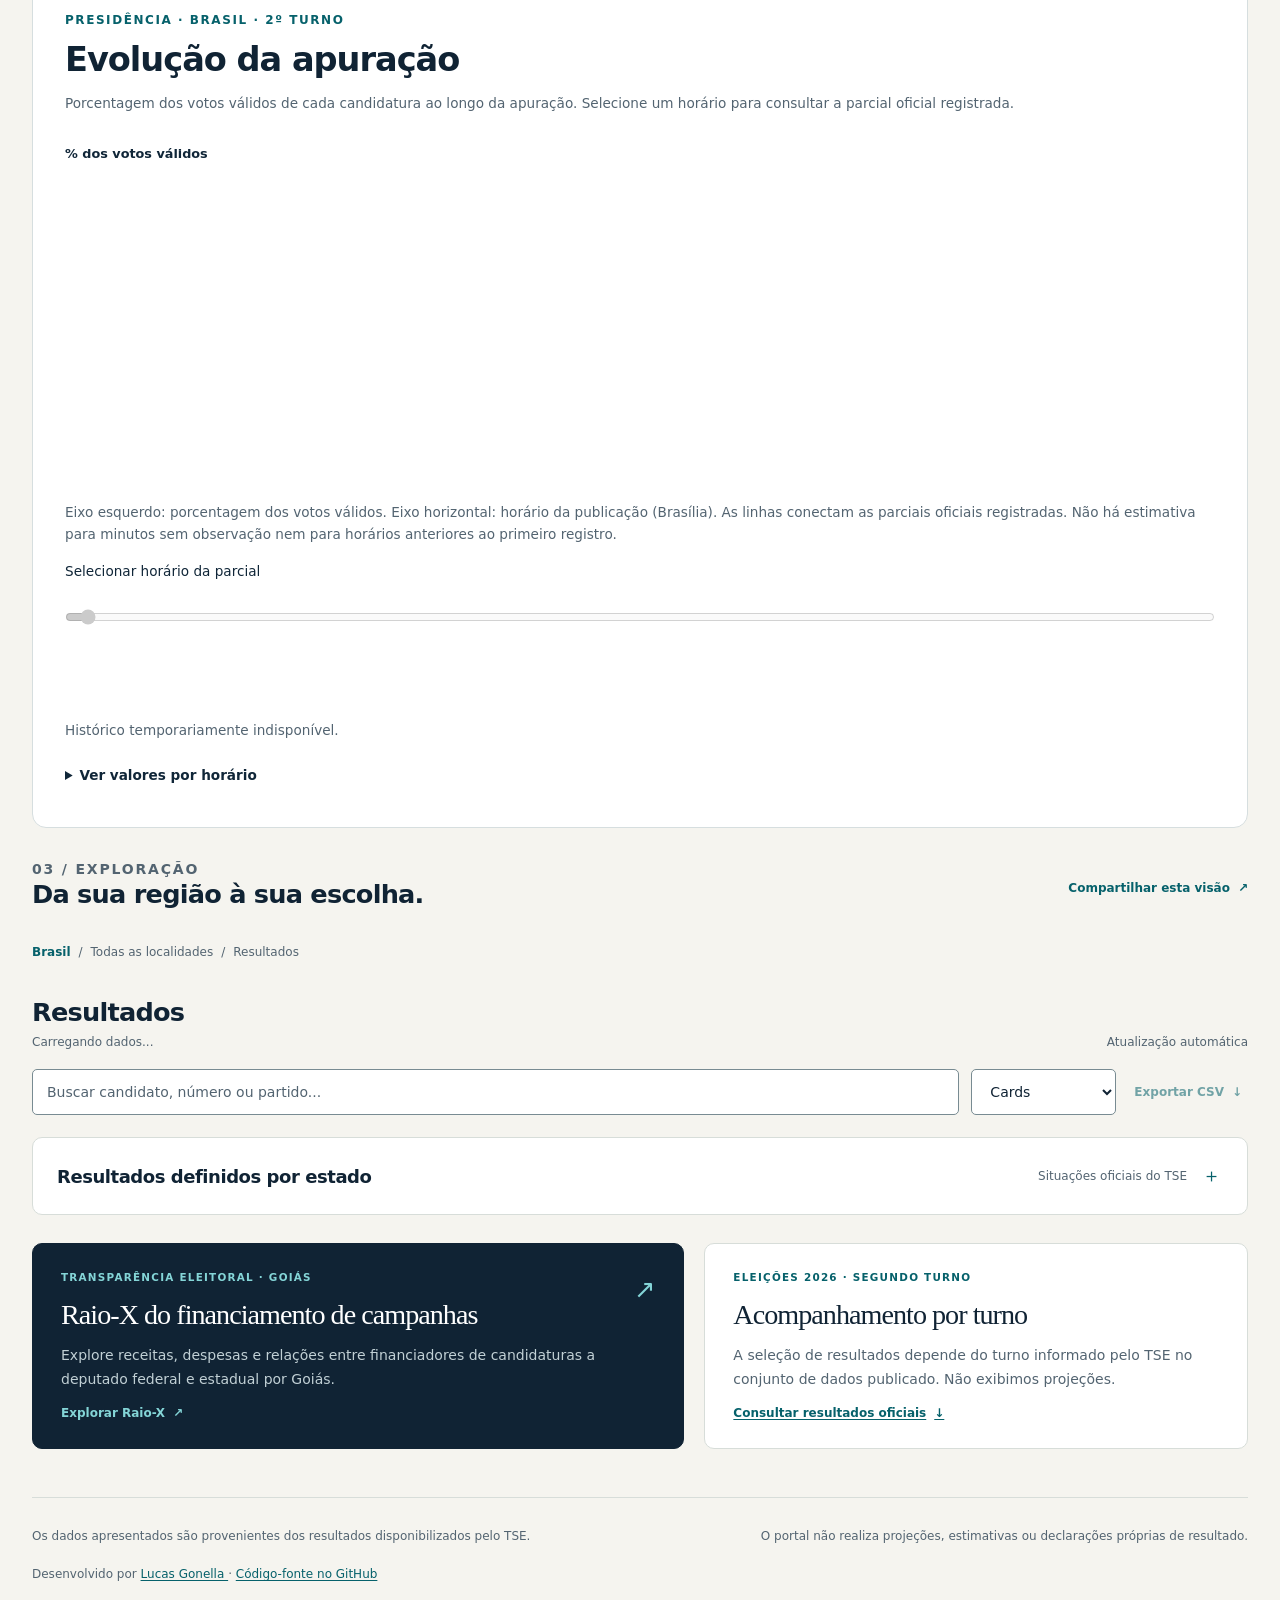
==== commit a864c1fe: "fix(portal): show emergency backend outage notice and external results link" ====
--- a/web/public/eleicoes/index.html
+++ b/web/public/eleicoes/index.html
@@ -84,6 +84,51 @@
     <link rel="stylesheet" href="electoral-map.css?v=1">
     <link rel="stylesheet" href="municipal-map.css?v=1">
     <link rel="stylesheet" href="vote-history.css?v=2">
+    <style>
+        .election-outage-notice {
+            margin: 1.5rem 0 2rem;
+            padding: clamp(1.2rem, 3vw, 2rem);
+            border: 2px solid #d97706;
+            border-radius: 1rem;
+            background: #fff7ed;
+            color: #43240c;
+            box-shadow: 0 8px 24px rgba(67, 36, 12, .08);
+        }
+        .election-outage-notice .outage-eyebrow {
+            margin: 0 0 .5rem;
+            font-size: .8rem;
+            font-weight: 800;
+            letter-spacing: .08em;
+            text-transform: uppercase;
+            color: #9a3412;
+        }
+        .election-outage-notice h2 {
+            margin: 0 0 .75rem;
+            color: #7c2d12;
+            font-size: clamp(1.3rem, 3vw, 1.9rem);
+            line-height: 1.25;
+        }
+        .election-outage-notice p { margin: 0 0 .85rem; line-height: 1.6; }
+        .election-outage-notice .outage-link {
+            display: inline-block;
+            margin: .3rem 0 1rem;
+            padding: .8rem 1.15rem;
+            border-radius: .55rem;
+            background: #9a3412;
+            color: #fff;
+            font-weight: 750;
+            text-decoration: none;
+        }
+        .election-outage-notice .outage-link:focus-visible {
+            outline: 3px solid #2563eb;
+            outline-offset: 3px;
+        }
+        .election-outage-notice .outage-footnote {
+            margin: 0;
+            font-size: .9rem;
+            color: #694326;
+        }
+    </style>
 </head>
 
 <body>
@@ -95,6 +140,15 @@
 <div class="header-actions"><button class="global-search-button icon-button" id="global-search-open" type="button" aria-label="Abrir busca global" aria-haspopup="dialog"><svg viewBox="0 0 24 24" aria-hidden="true"><circle cx="10.5" cy="10.5" r="6.5"/><path d="m16 16 5 5"/></svg><span>Buscar</span></button><button id="favorites-open" class="favorites-open icon-button" aria-label="Abrir candidatos favoritos" type="button" aria-haspopup="dialog" aria-controls="favorites-backdrop"><span aria-hidden="true">☆</span><span class="header-button-label">Favoritos</span><span id="favorites-count">0</span></button><button class="theme-toggle icon-button" data-theme-toggle type="button" aria-label="Alternar tema claro e escuro"><span aria-hidden="true">◐</span></button><button class="nav-toggle icon-button" data-nav-toggle type="button" aria-controls="main-navigation" aria-expanded="false" aria-label="Abrir menu"><span aria-hidden="true">☰</span></button></div>
 </div></header>
 <main class="container app-shell" id="conteudo">
+<section class="election-outage-notice" role="alert" aria-labelledby="outage-title">
+    <p class="outage-eyebrow">Comunicado de indisponibilidade · Eleições 2026</p>
+    <h2 id="outage-title">Nossa atualização da apuração está temporariamente suspensa</h2>
+    <p>Uma falta de energia no local onde está hospedado o backend da AFGNET interrompeu a coleta e a publicação de novos resultados. Os dados exibidos abaixo podem estar desatualizados.</p>
+    <p>Para acompanhar a apuração enquanto restabelecemos o serviço, consulte:</p>
+    <a class="outage-link" href="https://seuimposto.com/" target="_blank" rel="noopener noreferrer">Acompanhar em seuimposto.com ↗</a>
+    <p class="outage-footnote">O seuimposto.com é um site externo, independente da AFGNET. Pedimos desculpas pelo transtorno.</p>
+</section>
+
 
 <section class="masthead" aria-labelledby="portal-title"><div class="masthead-copy"><p class="eyebrow"><span class="live-dot" aria-hidden="true"></span> CENTRAL ELEITORAL <span class="eyebrow-divider">/</span> 2026</p><h1 class="masthead-title" id="portal-title">O Brasil,<br><em>voto a voto.</em></h1><p class="subtitle">Resultados oficiais. Perspectiva geográfica.<br>Contexto para entender cada disputa.</p></div><div class="masthead-meta"><div id="environment-badge" class="environment-badge" role="status">Carregando fonte…</div><p id="national-freshness" class="muted">Verificando o conjunto publicado</p><button class="text-button" type="button" data-dialog-open="source-dialog">Fontes e metodologia <span aria-hidden="true">↗</span></button>    <nav class="round-switch" aria-label="Selecionar turno da eleição">
         <span class="round-switch-title">Acompanhar apuração</span>
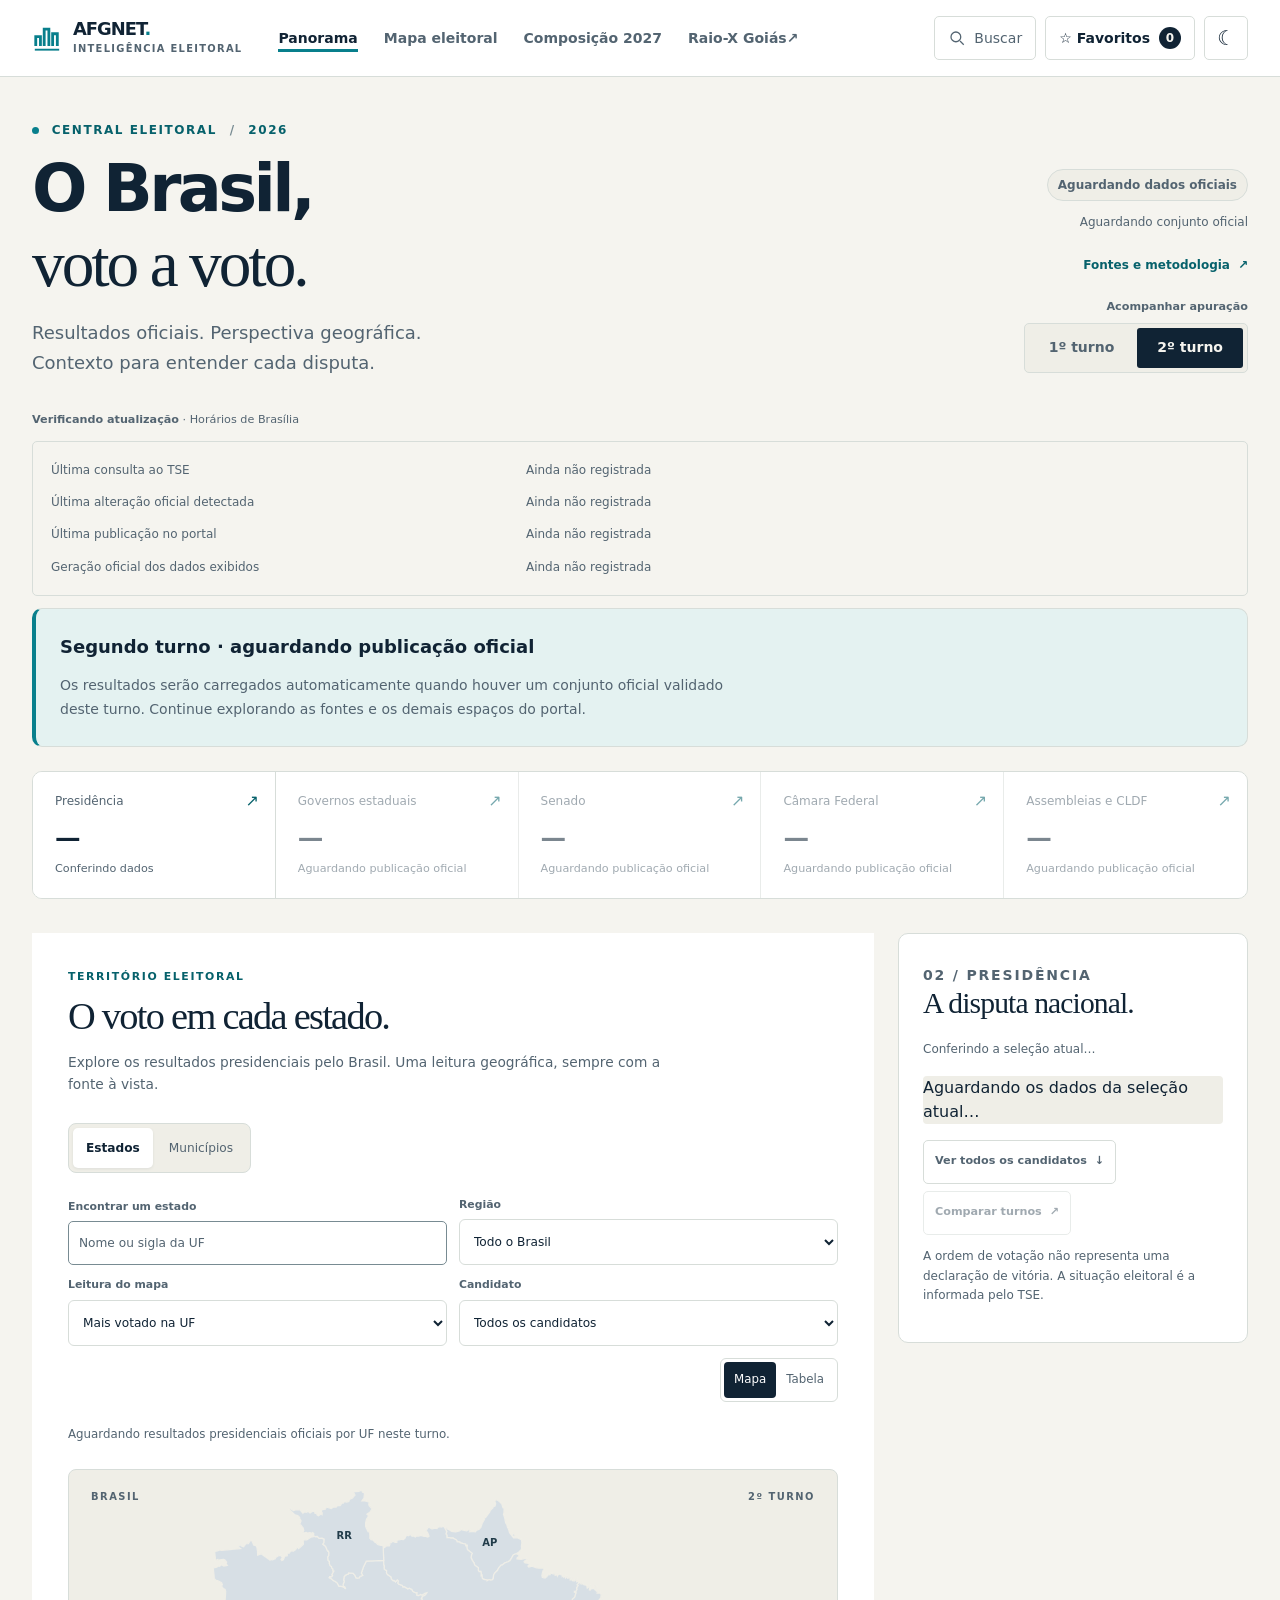
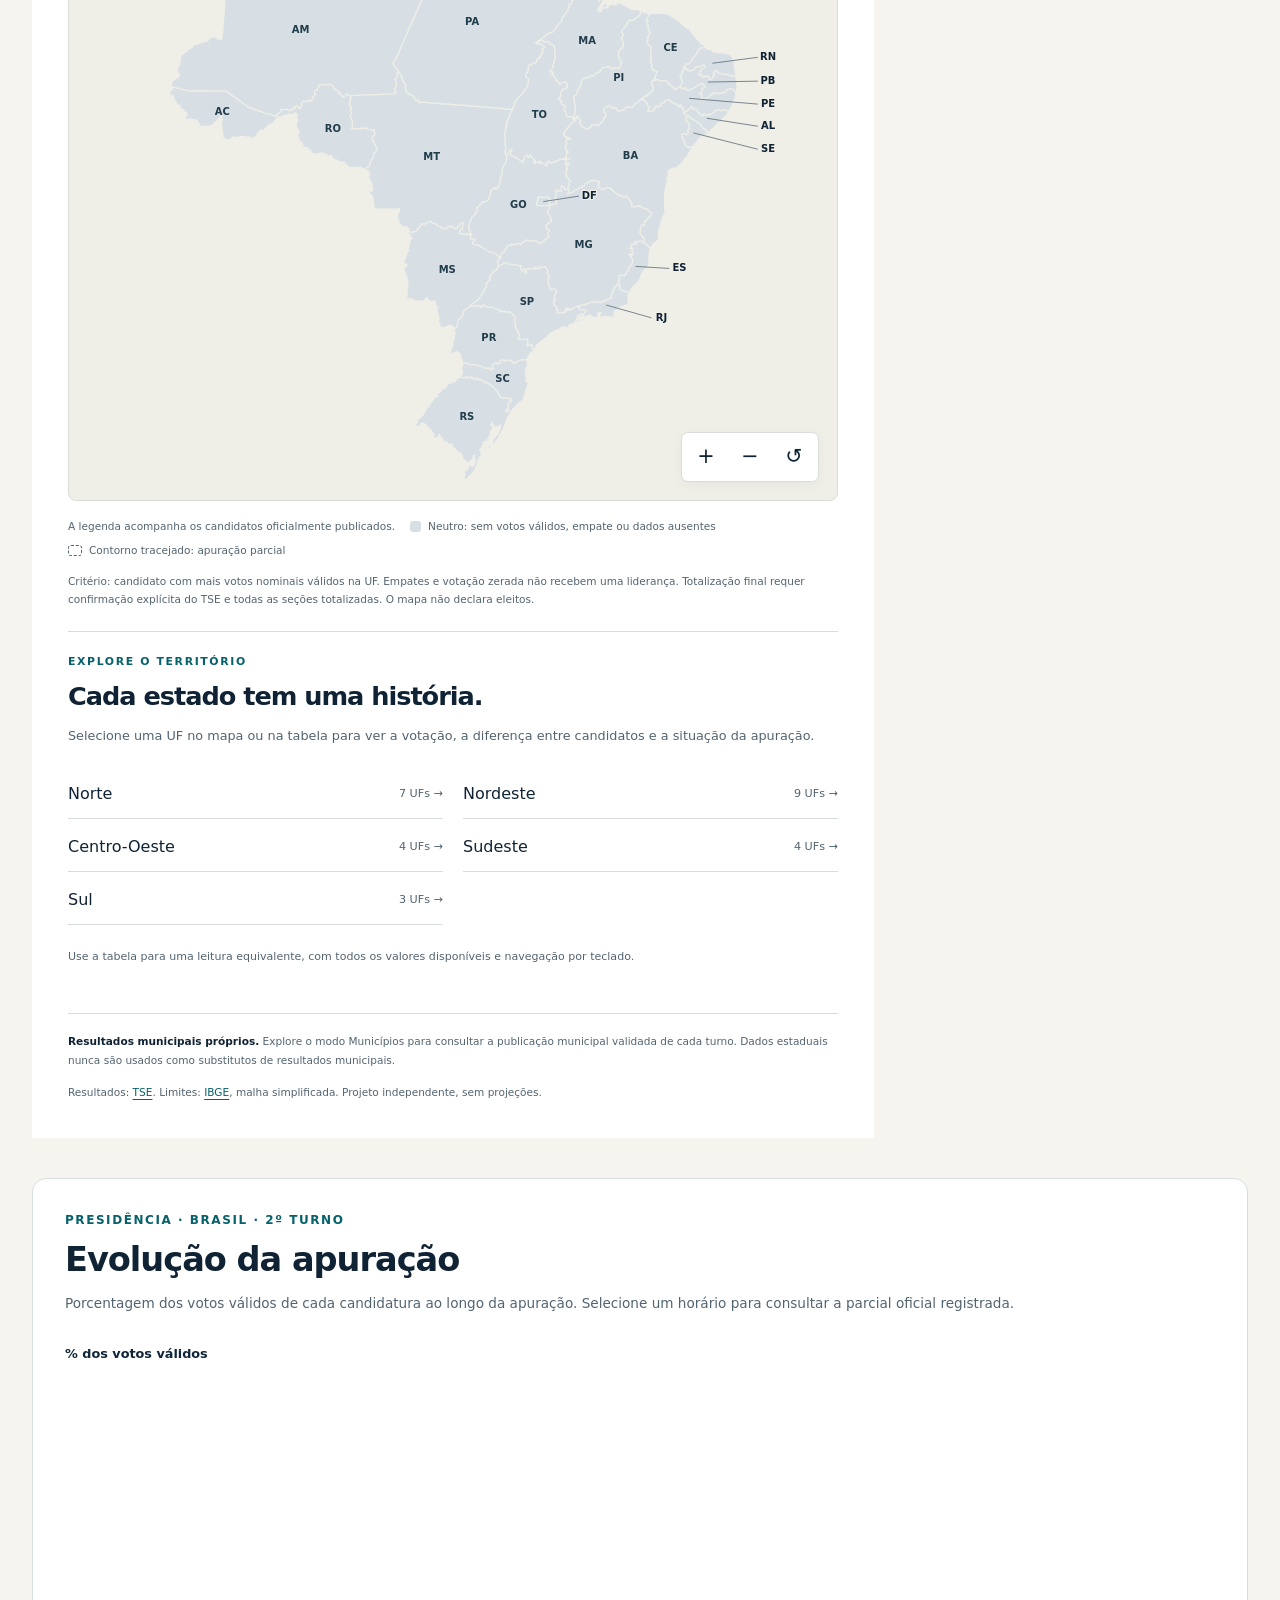
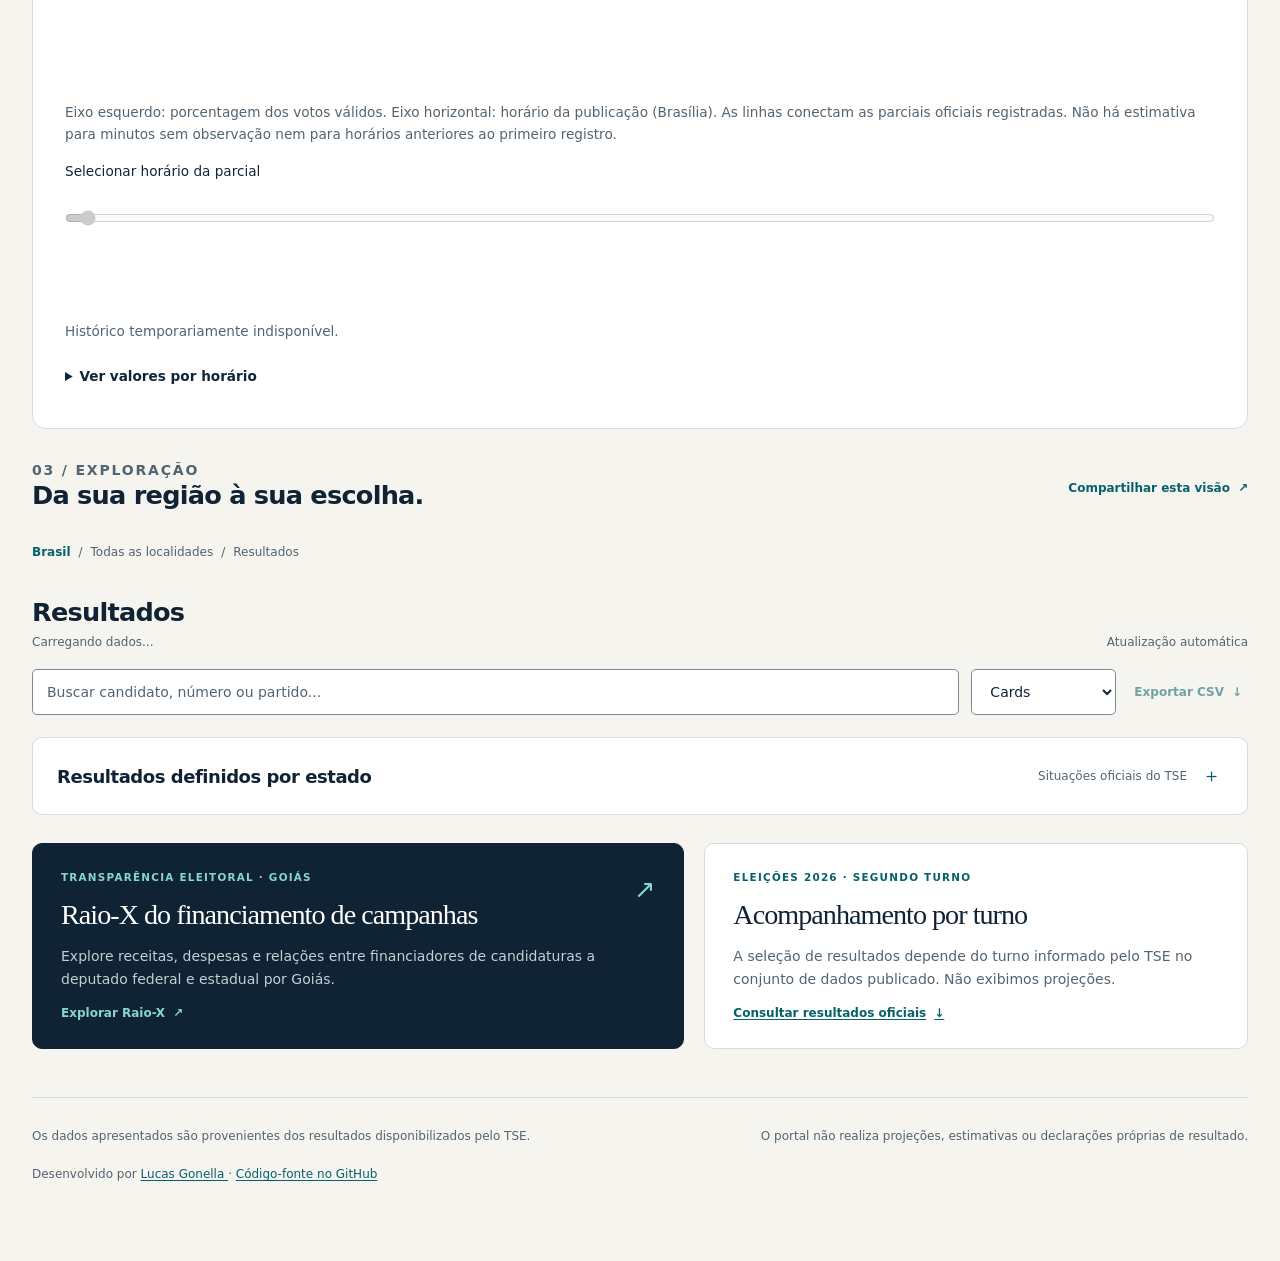
==== commit c1977d56: "fix(portal): remove outage notice after counting recovery" ====
--- a/web/public/eleicoes/index.html
+++ b/web/public/eleicoes/index.html
@@ -84,51 +84,6 @@
     <link rel="stylesheet" href="electoral-map.css?v=1">
     <link rel="stylesheet" href="municipal-map.css?v=1">
     <link rel="stylesheet" href="vote-history.css?v=2">
-    <style>
-        .election-outage-notice {
-            margin: 1.5rem 0 2rem;
-            padding: clamp(1.2rem, 3vw, 2rem);
-            border: 2px solid #d97706;
-            border-radius: 1rem;
-            background: #fff7ed;
-            color: #43240c;
-            box-shadow: 0 8px 24px rgba(67, 36, 12, .08);
-        }
-        .election-outage-notice .outage-eyebrow {
-            margin: 0 0 .5rem;
-            font-size: .8rem;
-            font-weight: 800;
-            letter-spacing: .08em;
-            text-transform: uppercase;
-            color: #9a3412;
-        }
-        .election-outage-notice h2 {
-            margin: 0 0 .75rem;
-            color: #7c2d12;
-            font-size: clamp(1.3rem, 3vw, 1.9rem);
-            line-height: 1.25;
-        }
-        .election-outage-notice p { margin: 0 0 .85rem; line-height: 1.6; }
-        .election-outage-notice .outage-link {
-            display: inline-block;
-            margin: .3rem 0 1rem;
-            padding: .8rem 1.15rem;
-            border-radius: .55rem;
-            background: #9a3412;
-            color: #fff;
-            font-weight: 750;
-            text-decoration: none;
-        }
-        .election-outage-notice .outage-link:focus-visible {
-            outline: 3px solid #2563eb;
-            outline-offset: 3px;
-        }
-        .election-outage-notice .outage-footnote {
-            margin: 0;
-            font-size: .9rem;
-            color: #694326;
-        }
-    </style>
 </head>
 
 <body>
@@ -140,15 +95,6 @@
 <div class="header-actions"><button class="global-search-button icon-button" id="global-search-open" type="button" aria-label="Abrir busca global" aria-haspopup="dialog"><svg viewBox="0 0 24 24" aria-hidden="true"><circle cx="10.5" cy="10.5" r="6.5"/><path d="m16 16 5 5"/></svg><span>Buscar</span></button><button id="favorites-open" class="favorites-open icon-button" aria-label="Abrir candidatos favoritos" type="button" aria-haspopup="dialog" aria-controls="favorites-backdrop"><span aria-hidden="true">☆</span><span class="header-button-label">Favoritos</span><span id="favorites-count">0</span></button><button class="theme-toggle icon-button" data-theme-toggle type="button" aria-label="Alternar tema claro e escuro"><span aria-hidden="true">◐</span></button><button class="nav-toggle icon-button" data-nav-toggle type="button" aria-controls="main-navigation" aria-expanded="false" aria-label="Abrir menu"><span aria-hidden="true">☰</span></button></div>
 </div></header>
 <main class="container app-shell" id="conteudo">
-<section class="election-outage-notice" role="alert" aria-labelledby="outage-title">
-    <p class="outage-eyebrow">Comunicado de indisponibilidade · Eleições 2026</p>
-    <h2 id="outage-title">Nossa atualização da apuração está temporariamente suspensa</h2>
-    <p>Uma falta de energia no local onde está hospedado o backend da AFGNET interrompeu a coleta e a publicação de novos resultados. Os dados exibidos abaixo podem estar desatualizados.</p>
-    <p>Para acompanhar a apuração enquanto restabelecemos o serviço, consulte:</p>
-    <a class="outage-link" href="https://seuimposto.com/" target="_blank" rel="noopener noreferrer">Acompanhar em seuimposto.com ↗</a>
-    <p class="outage-footnote">O seuimposto.com é um site externo, independente da AFGNET. Pedimos desculpas pelo transtorno.</p>
-</section>
-
 
 <section class="masthead" aria-labelledby="portal-title"><div class="masthead-copy"><p class="eyebrow"><span class="live-dot" aria-hidden="true"></span> CENTRAL ELEITORAL <span class="eyebrow-divider">/</span> 2026</p><h1 class="masthead-title" id="portal-title">O Brasil,<br><em>voto a voto.</em></h1><p class="subtitle">Resultados oficiais. Perspectiva geográfica.<br>Contexto para entender cada disputa.</p></div><div class="masthead-meta"><div id="environment-badge" class="environment-badge" role="status">Carregando fonte…</div><p id="national-freshness" class="muted">Verificando o conjunto publicado</p><button class="text-button" type="button" data-dialog-open="source-dialog">Fontes e metodologia <span aria-hidden="true">↗</span></button>    <nav class="round-switch" aria-label="Selecionar turno da eleição">
         <span class="round-switch-title">Acompanhar apuração</span>
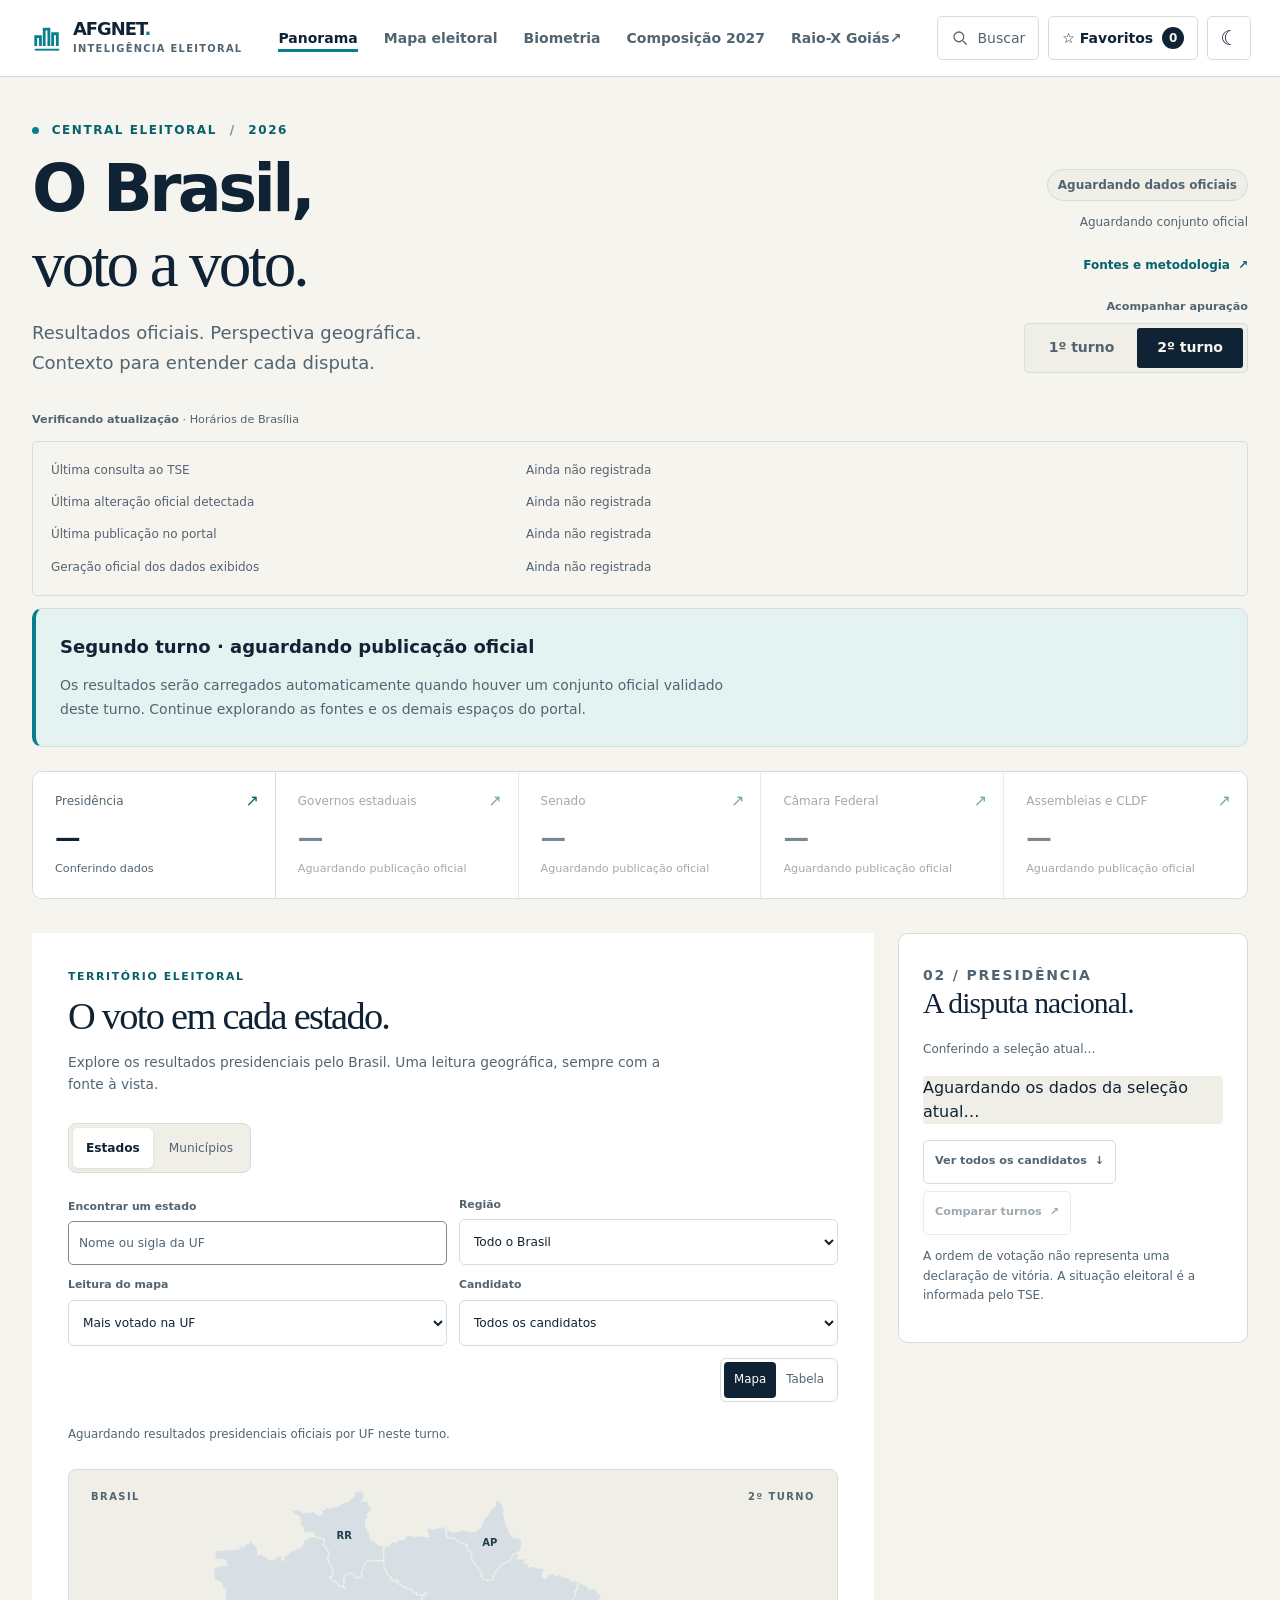
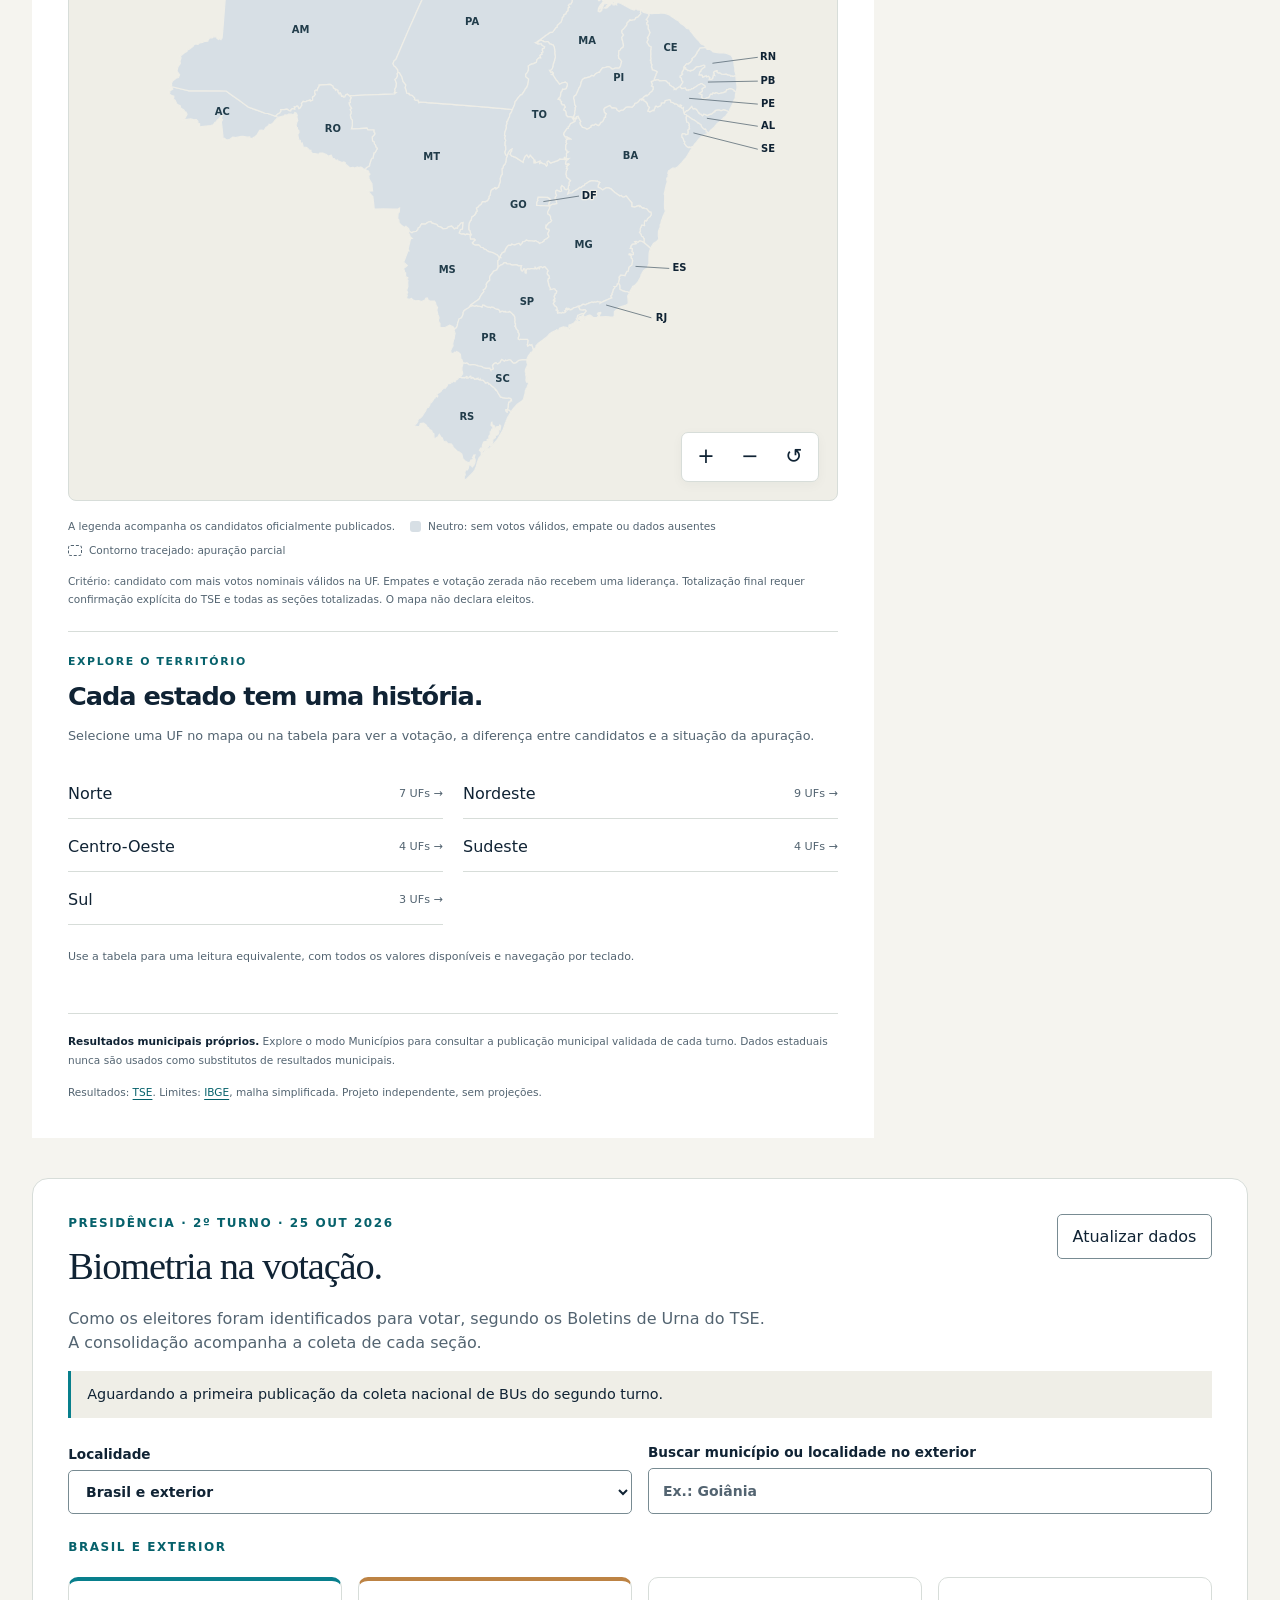
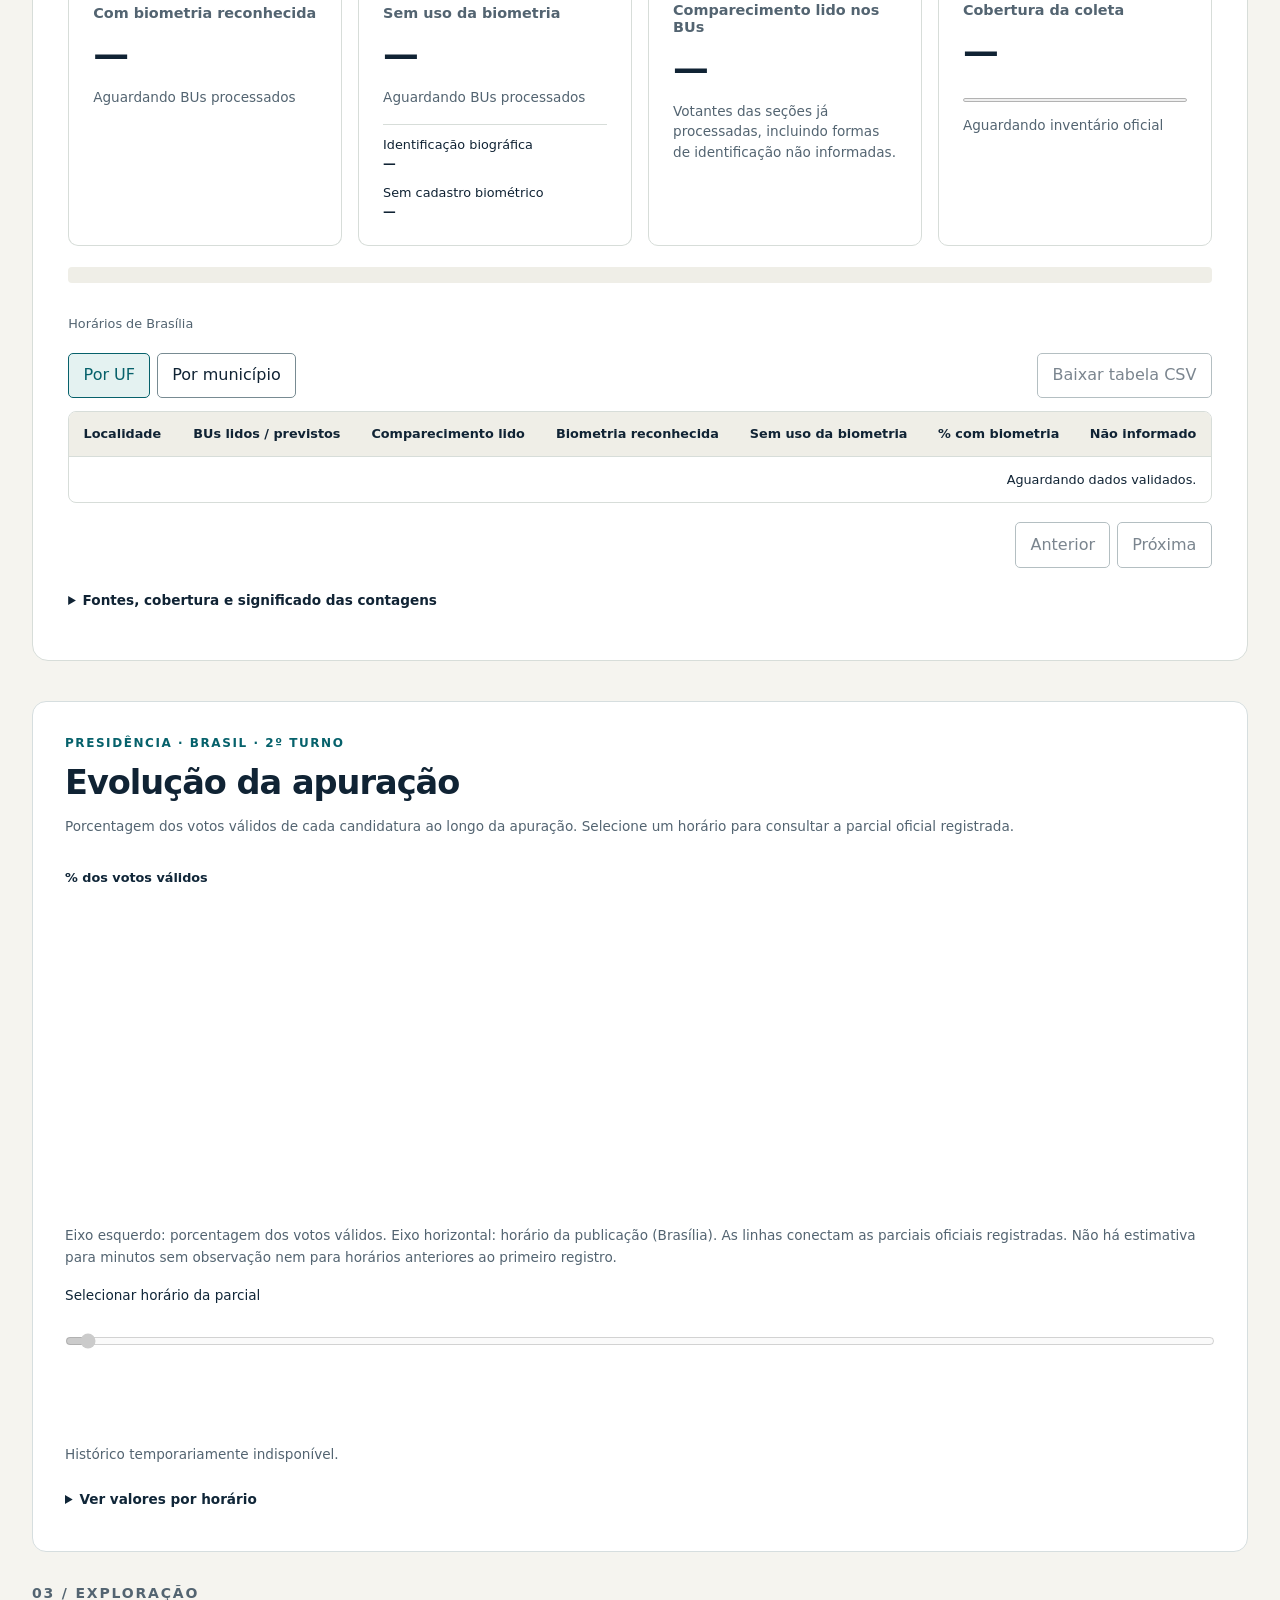
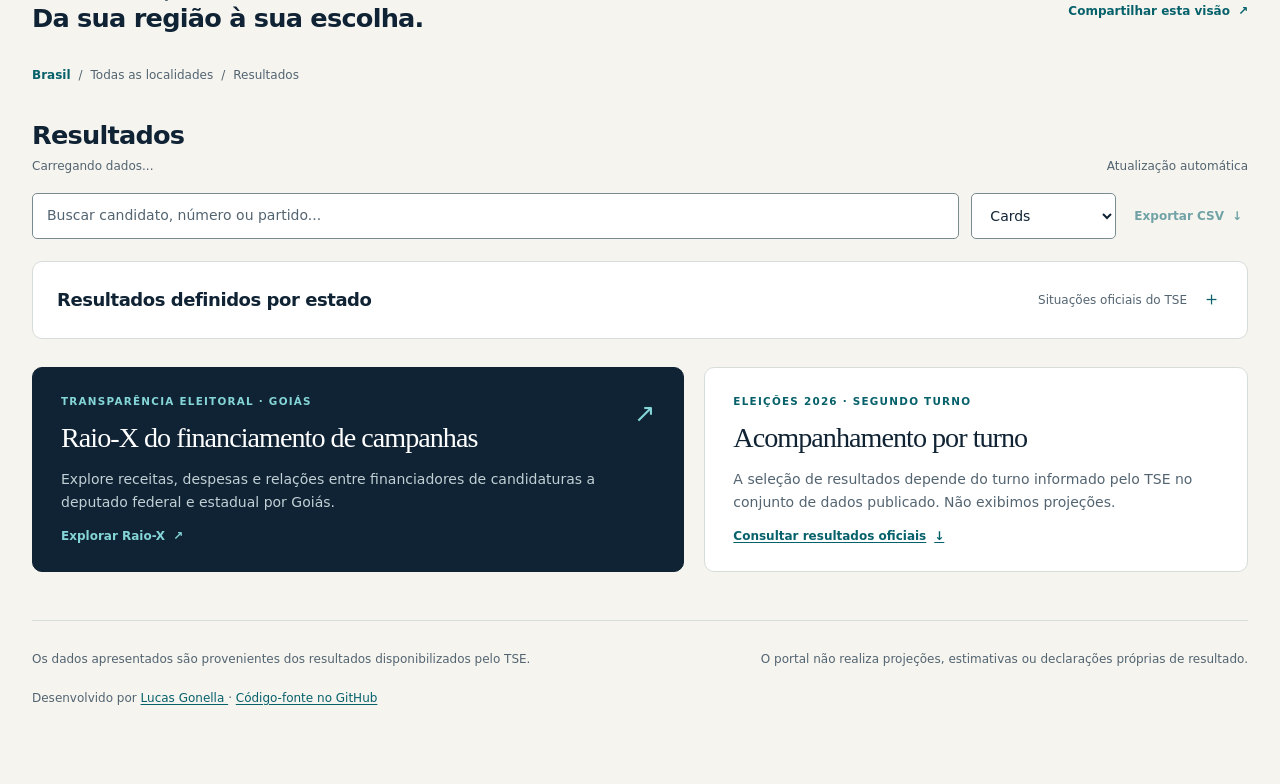
==== commit ecb45f8c: "feat: add national presidential round-two biometry dashboard" ====
--- a/web/public/eleicoes/index.html
+++ b/web/public/eleicoes/index.html
@@ -83,6 +83,7 @@
     >
     <link rel="stylesheet" href="electoral-map.css?v=1">
     <link rel="stylesheet" href="municipal-map.css?v=1">
+    <link rel="stylesheet" href="biometry.css?v=1">
     <link rel="stylesheet" href="vote-history.css?v=2">
 </head>
 
@@ -91,7 +92,7 @@
 <a class="skip-link" href="#conteudo">Ir para o conteúdo</a>
 <header class="site-header"><div class="site-header-inner">
 <a class="brand" href="/eleicoes/" aria-label="AFGNET, central eleitoral"><span class="brand-mark" aria-hidden="true"><svg viewBox="0 0 32 32"><path d="M4 25V15h5v10M13 25V7h5v18M22 25V12h5v13" fill="none" stroke="currentColor" stroke-width="3"/><path d="M3 29h26" stroke="currentColor" stroke-width="2"/></svg></span><span><span class="brand-name">AFGNET<span class="brand-dot">.</span></span><span class="brand-caption">INTELIGÊNCIA ELEITORAL</span></span></a>
-<nav class="main-nav" id="main-navigation" aria-label="Navegação principal"><a href="/eleicoes/" aria-current="page">Panorama</a><a href="#geografia">Mapa eleitoral</a><a href="composicao.html">Composição 2027</a><a href="goias/raio-x/">Raio-X Goiás <span aria-hidden="true">↗</span></a></nav>
+<nav class="main-nav" id="main-navigation" aria-label="Navegação principal"><a href="/eleicoes/" aria-current="page">Panorama</a><a href="#geografia">Mapa eleitoral</a><a href="?turno=2#biometria">Biometria</a><a href="composicao.html">Composição 2027</a><a href="goias/raio-x/">Raio-X Goiás <span aria-hidden="true">↗</span></a></nav>
 <div class="header-actions"><button class="global-search-button icon-button" id="global-search-open" type="button" aria-label="Abrir busca global" aria-haspopup="dialog"><svg viewBox="0 0 24 24" aria-hidden="true"><circle cx="10.5" cy="10.5" r="6.5"/><path d="m16 16 5 5"/></svg><span>Buscar</span></button><button id="favorites-open" class="favorites-open icon-button" aria-label="Abrir candidatos favoritos" type="button" aria-haspopup="dialog" aria-controls="favorites-backdrop"><span aria-hidden="true">☆</span><span class="header-button-label">Favoritos</span><span id="favorites-count">0</span></button><button class="theme-toggle icon-button" data-theme-toggle type="button" aria-label="Alternar tema claro e escuro"><span aria-hidden="true">◐</span></button><button class="nav-toggle icon-button" data-nav-toggle type="button" aria-controls="main-navigation" aria-expanded="false" aria-label="Abrir menu"><span aria-hidden="true">☰</span></button></div>
 </div></header>
 <main class="container app-shell" id="conteudo">
@@ -124,6 +125,26 @@
 
 <section class="national-summary" id="national-summary" aria-label="Panorama dos cargos"><button class="national-card" type="button" data-national-office="1"><span class="national-label">Presidência</span><strong class="national-value" id="national-presidency">—</strong><span class="national-detail" id="national-presidency-detail">Conferindo dados</span><span class="national-arrow" aria-hidden="true">↗</span></button><button class="national-card" type="button" data-national-office="3"><span class="national-label">Governos estaduais</span><strong class="national-value" id="national-governors">—</strong><span class="national-detail" id="national-governors-detail">Disputas por estado</span><span class="national-arrow" aria-hidden="true">↗</span></button><button class="national-card" type="button" data-national-office="5"><span class="national-label">Senado</span><strong class="national-value" id="national-senate">—</strong><span class="national-detail" id="national-senate-detail">Dados deste turno</span><span class="national-arrow" aria-hidden="true">↗</span></button><button class="national-card" type="button" data-national-office="6"><span class="national-label">Câmara Federal</span><strong class="national-value" id="national-chamber">—</strong><span class="national-detail" id="national-chamber-detail">Representação por UF</span><span class="national-arrow" aria-hidden="true">↗</span></button><button class="national-card" type="button" data-national-office="7"><span class="national-label">Assembleias e CLDF</span><strong class="national-value" id="national-assemblies">—</strong><span class="national-detail" id="national-assemblies-detail">Dados legislativos</span><span class="national-arrow" aria-hidden="true">↗</span></button></section>
 <div class="explorer-layout"><section class="map-panel" id="geografia" aria-label="Mapa eleitoral do Brasil"><div id="electoral-map-root"><div class="skeleton map-skeleton" role="status">Preparando o mapa oficial do Brasil…</div></div></section><section class="presidential-panel" id="presidencia" aria-labelledby="presidential-heading"><div class="section-heading"><div><p class="eyebrow">02 / PRESIDÊNCIA</p><h2 id="presidential-heading">A disputa nacional.</h2></div></div><p class="race-context" id="race-context" role="status">Carregando o Brasil</p><div id="presidential-race" class="presidential-race"><div class="skeleton race-skeleton">Consultando candidaturas oficiais…</div></div><div class="race-actions"><button class="text-button" id="presidential-focus" type="button">Ver todos os candidatos <span aria-hidden="true">↓</span></button><button class="text-button" type="button" data-dialog-open="compare-dialog">Comparar turnos <span aria-hidden="true">↗</span></button></div><p class="data-note">A ordem de votação não representa uma declaração de vitória. A situação eleitoral é a informada pelo TSE.</p></section></div>
+<section id="biometria" class="biometry-panel" aria-labelledby="bio-title" hidden>
+  <div class="bio-heading"><div><p class="eyebrow">PRESIDÊNCIA · 2º TURNO · 25 OUT 2026</p><h2 id="bio-title">Biometria na votação.</h2></div><button id="bio-refresh" class="bio-action" type="button">Atualizar dados</button></div>
+  <p class="bio-intro">Como os eleitores foram identificados para votar, segundo os Boletins de Urna do TSE. A consolidação acompanha a coleta de cada seção.</p>
+  <p id="bio-status" class="bio-status" role="status" aria-live="polite">Consultando a publicação nacional de biometria…</p>
+  <div class="bio-filters"><label for="bio-uf">Localidade<select id="bio-uf"><option value="">Brasil e exterior</option></select></label><label for="bio-search">Buscar município ou localidade no exterior<input id="bio-search" type="search" maxlength="120" placeholder="Ex.: Goiânia" autocomplete="off"></label></div>
+  <p id="bio-scope" class="eyebrow">Brasil e exterior</p>
+  <div class="bio-cards">
+    <article class="bio-card bio-card-biometric"><h3>Com biometria reconhecida</h3><strong id="bio-biometric" class="bio-value">—</strong><p id="bio-biometric-share">Aguardando BUs processados</p></article>
+    <article class="bio-card bio-card-without"><h3>Sem uso da biometria</h3><strong id="bio-without" class="bio-value">—</strong><p id="bio-without-share">Aguardando BUs processados</p><div class="bio-breakdown"><span>Identificação biográfica<strong id="bio-biographic">—</strong></span><span>Sem cadastro biométrico<strong id="bio-no-registration">—</strong></span></div></article>
+    <article class="bio-card"><h3>Comparecimento lido nos BUs</h3><strong id="bio-attendance" class="bio-value">—</strong><p>Votantes das seções já processadas, incluindo formas de identificação não informadas.</p></article>
+    <article class="bio-card"><h3>Cobertura da coleta</h3><strong id="bio-coverage" class="bio-value">—</strong><progress id="bio-coverage-progress" class="bio-coverage-progress" value="0" max="1" aria-label="Cobertura de seções processadas"></progress><p id="bio-coverage-count">Aguardando inventário oficial</p></article>
+  </div>
+  <div class="bio-chart"><div id="bio-segments" class="bio-segments" role="img" aria-label="Distribuição das formas de identificação nos boletins processados" aria-describedby="bio-legend"></div><div id="bio-legend" class="bio-legend"></div></div>
+  <p id="bio-unknown" class="bio-unknown" hidden></p>
+  <p id="bio-reference" class="bio-reference"></p><p id="bio-updated" class="bio-updated">Horários de Brasília</p>
+  <div class="bio-toolbar"><div class="bio-switch" role="group" aria-label="Agrupar a tabela de biometria"><button id="bio-states" class="bio-action" type="button" aria-pressed="true">Por UF</button><button id="bio-municipalities" class="bio-action" type="button" aria-pressed="false">Por município</button></div><button id="bio-csv" class="bio-action" type="button" disabled>Baixar tabela CSV</button></div>
+  <div class="bio-table-wrap" role="region" aria-label="Tabela de biometria por localidade" tabindex="0"><table class="bio-table"><caption class="sr-only">Identificação dos votantes e cobertura dos boletins por localidade</caption><thead><tr><th scope="col">Localidade</th><th scope="col">BUs lidos / previstos</th><th scope="col">Comparecimento lido</th><th scope="col">Biometria reconhecida</th><th scope="col">Sem uso da biometria</th><th scope="col">% com biometria</th><th scope="col">Não informado</th></tr></thead><tbody id="bio-body"><tr><td colspan="7">Aguardando dados validados.</td></tr></tbody></table></div>
+  <div class="bio-pagination"><p id="bio-page"></p><div class="bio-switch"><button id="bio-previous" class="bio-action" type="button" disabled>Anterior</button><button id="bio-next" class="bio-action" type="button" disabled>Próxima</button></div></div>
+  <details><summary>Fontes, cobertura e significado das contagens</summary><p>Biometria reconhecida corresponde à identificação biométrica registrada no BU. Sem uso da biometria reúne a identificação biográfica e a ausência de cadastro biométrico. Ter cadastro biométrico não garante que a leitura da digital tenha sido usada naquela votação.</p><p>São usados apenas boletins oficiais do pleito de 25/10/2026 com a eleição presidencial do segundo turno. Cada seção principal entra uma única vez; seções agregadas são contabilizadas no BU da seção principal. O total nacional inclui o exterior.</p><p>Enquanto a coleta estiver incompleta, os números são parciais, sem estimativa para as seções pendentes. Quando um BU não registra a forma de identificação, seu comparecimento aparece como não informado. Esses eleitores não são classificados por suposição.</p><p>As contagens são agregadas e não associam a identificação de uma pessoa ao candidato escolhido. <a href="https://resultados.tse.jus.br/oficial/app/index.html" target="_blank" rel="noopener noreferrer">Consultar os Boletins de Urna no TSE ↗</a> · <a href="https://www.tse.jus.br/legislacao/compilada/res/2026/resolucao-no-23-751-de-26-de-fevereiro-de-2026" target="_blank" rel="noopener noreferrer">Regras dos BUs de 2026, art. 210 ↗</a></p></details>
+</section>
 <section id="vote-history" class="vote-history-panel" aria-labelledby="vote-history-title" hidden>
   <p class="eyebrow">PRESIDÊNCIA · BRASIL · 2º TURNO</p>
   <h2 id="vote-history-title">Evolução da apuração</h2>
@@ -527,6 +548,7 @@
     <script src="live-status.js?v=2"></script>
     <script src="premium-controller.js?v=2"></script>
     <script src="vote-history.js?v=2"></script>
+    <script src="biometry.js?v=1"></script>
 
 </body>
 </html>
--- a/web/public/eleicoes/biometry.css
+++ b/web/public/eleicoes/biometry.css
@@ -0,0 +1,42 @@
+.biometry-panel{margin:2.5rem 0;padding:clamp(1.1rem,3vw,2.2rem);border:1px solid var(--line);border-radius:var(--radius-lg);background:var(--surface);scroll-margin-top:100px}
+.biometry-panel[hidden]{display:none}
+.bio-heading{display:flex;justify-content:space-between;gap:1.2rem;align-items:start;flex-wrap:wrap}
+.bio-heading h2{font:500 clamp(1.8rem,3vw,2.6rem)/1.15 var(--font-editorial);margin:.35rem 0 .7rem}
+.bio-intro{max-width:70ch;color:var(--muted);margin:.5rem 0 1rem}
+.bio-filters{display:flex;flex-wrap:wrap;align-items:end;gap:1rem;margin:1.5rem 0}
+.bio-filters label{display:grid;gap:.35rem;flex:1;min-width:min(100%,210px);font-size:.85rem;font-weight:600}
+.bio-filters select,.bio-filters input{width:100%;min-height:44px;background:var(--surface);border:1px solid var(--line-strong);border-radius:5px;padding:.65rem .8rem}
+.bio-action{min-height:44px;border:1px solid var(--line-strong);background:var(--surface);border-radius:5px;padding:.6rem .9rem;color:var(--ink)}
+.bio-action[aria-pressed=true]{background:var(--accent-soft);border-color:var(--accent-strong);color:var(--accent-strong)}
+.bio-status{border-left:3px solid var(--accent);padding:.8rem 1rem;background:var(--surface-subtle);font-size:.9rem}
+.bio-cards{display:grid;grid-template-columns:repeat(2,minmax(0,1fr));gap:1rem;margin:1.3rem 0}
+.bio-card{border:1px solid var(--line);border-radius:10px;padding:clamp(1rem,2vw,1.5rem);min-width:0}
+.bio-card h3{font-size:.9rem;font-weight:600;margin:0;color:var(--muted)}
+.bio-value{display:block;font-size:clamp(1.9rem,4vw,3.15rem);font-weight:650;letter-spacing:-.045em;font-variant-numeric:tabular-nums;line-height:1.2;margin:.7rem 0;overflow-wrap:anywhere}
+.bio-card p{margin:.4rem 0;font-size:.85rem;color:var(--muted)}
+.bio-card-biometric{border-top:4px solid var(--accent)}
+.bio-card-without{border-top:4px solid #bd8344}
+.bio-breakdown{display:flex;flex-wrap:wrap;gap:.6rem 1.5rem;font-size:.8rem;padding-top:.65rem;border-top:1px solid var(--line);margin-top:1rem}
+.bio-breakdown strong{display:block;color:var(--ink);font-variant-numeric:tabular-nums}
+.bio-chart{margin:1.25rem 0}
+.bio-segments{height:16px;border-radius:4px;overflow:hidden;display:flex;background:var(--surface-subtle)}
+.bio-segment-biometric{background:#087f8c}.bio-segment-without{background:#bd8344}.bio-segment-unknown{background:#87929b}
+.bio-legend{display:flex;flex-wrap:wrap;gap:.5rem 1.5rem;color:var(--muted);font-size:.8rem;margin:.7rem 0}
+.bio-legend span::before{content:"";display:inline-block;width:9px;height:9px;border-radius:2px;margin-right:.4rem}
+.bio-segment-biometric-label::before{background:#087f8c}.bio-segment-without-label::before{background:#bd8344}.bio-segment-unknown-label::before{background:#87929b}
+.bio-unknown{padding:.8rem 1rem;background:var(--warning-soft);color:var(--warning);border-radius:5px;font-size:.9rem}
+.bio-updated,.bio-reference,.bio-method{font-size:.8rem;color:var(--muted)}
+.bio-toolbar,.bio-pagination{display:flex;align-items:center;justify-content:space-between;gap:.7rem;flex-wrap:wrap;margin:1.2rem 0 .8rem}
+.bio-switch{display:flex;gap:.4rem;flex-wrap:wrap}
+.bio-table-wrap{max-width:100%;overflow:auto;border:1px solid var(--line);border-radius:8px}
+.bio-table{width:100%;border-collapse:collapse;font-size:.8rem;white-space:nowrap}
+.bio-table th,.bio-table td{padding:.8rem .9rem;text-align:right;border-bottom:1px solid var(--line);font-variant-numeric:tabular-nums}
+.bio-table th:first-child{text-align:left}.bio-table thead{background:var(--surface-subtle)}
+.bio-table tbody tr:last-child>*{border-bottom:0}
+.bio-row-button{color:var(--accent-strong);background:transparent;border:0;text-align:left;padding:.3rem 0;min-height:32px;text-decoration:underline;text-underline-offset:.2em}
+.bio-pagination p{color:var(--muted);font-size:.8rem}
+.bio-coverage-progress{width:100%;height:8px;accent-color:var(--accent)}
+.biometry-panel details{margin-top:1.4rem;color:var(--muted);font-size:.85rem}
+.biometry-panel summary{cursor:pointer;min-height:35px;color:var(--ink);font-weight:600}
+@media(min-width:1100px){.bio-cards{grid-template-columns:repeat(4,minmax(0,1fr))}.bio-value{font-size:clamp(1.8rem,2.8vw,2.65rem)}}
+@media(max-width:560px){.bio-cards{grid-template-columns:minmax(0,1fr)}.bio-filters{display:grid;grid-template-columns:minmax(0,1fr)}.bio-heading .bio-action{width:100%}.bio-table{font-size:.75rem}.bio-switch{width:100%}.bio-switch button{flex:1}.bio-toolbar>.bio-action{width:100%}}
